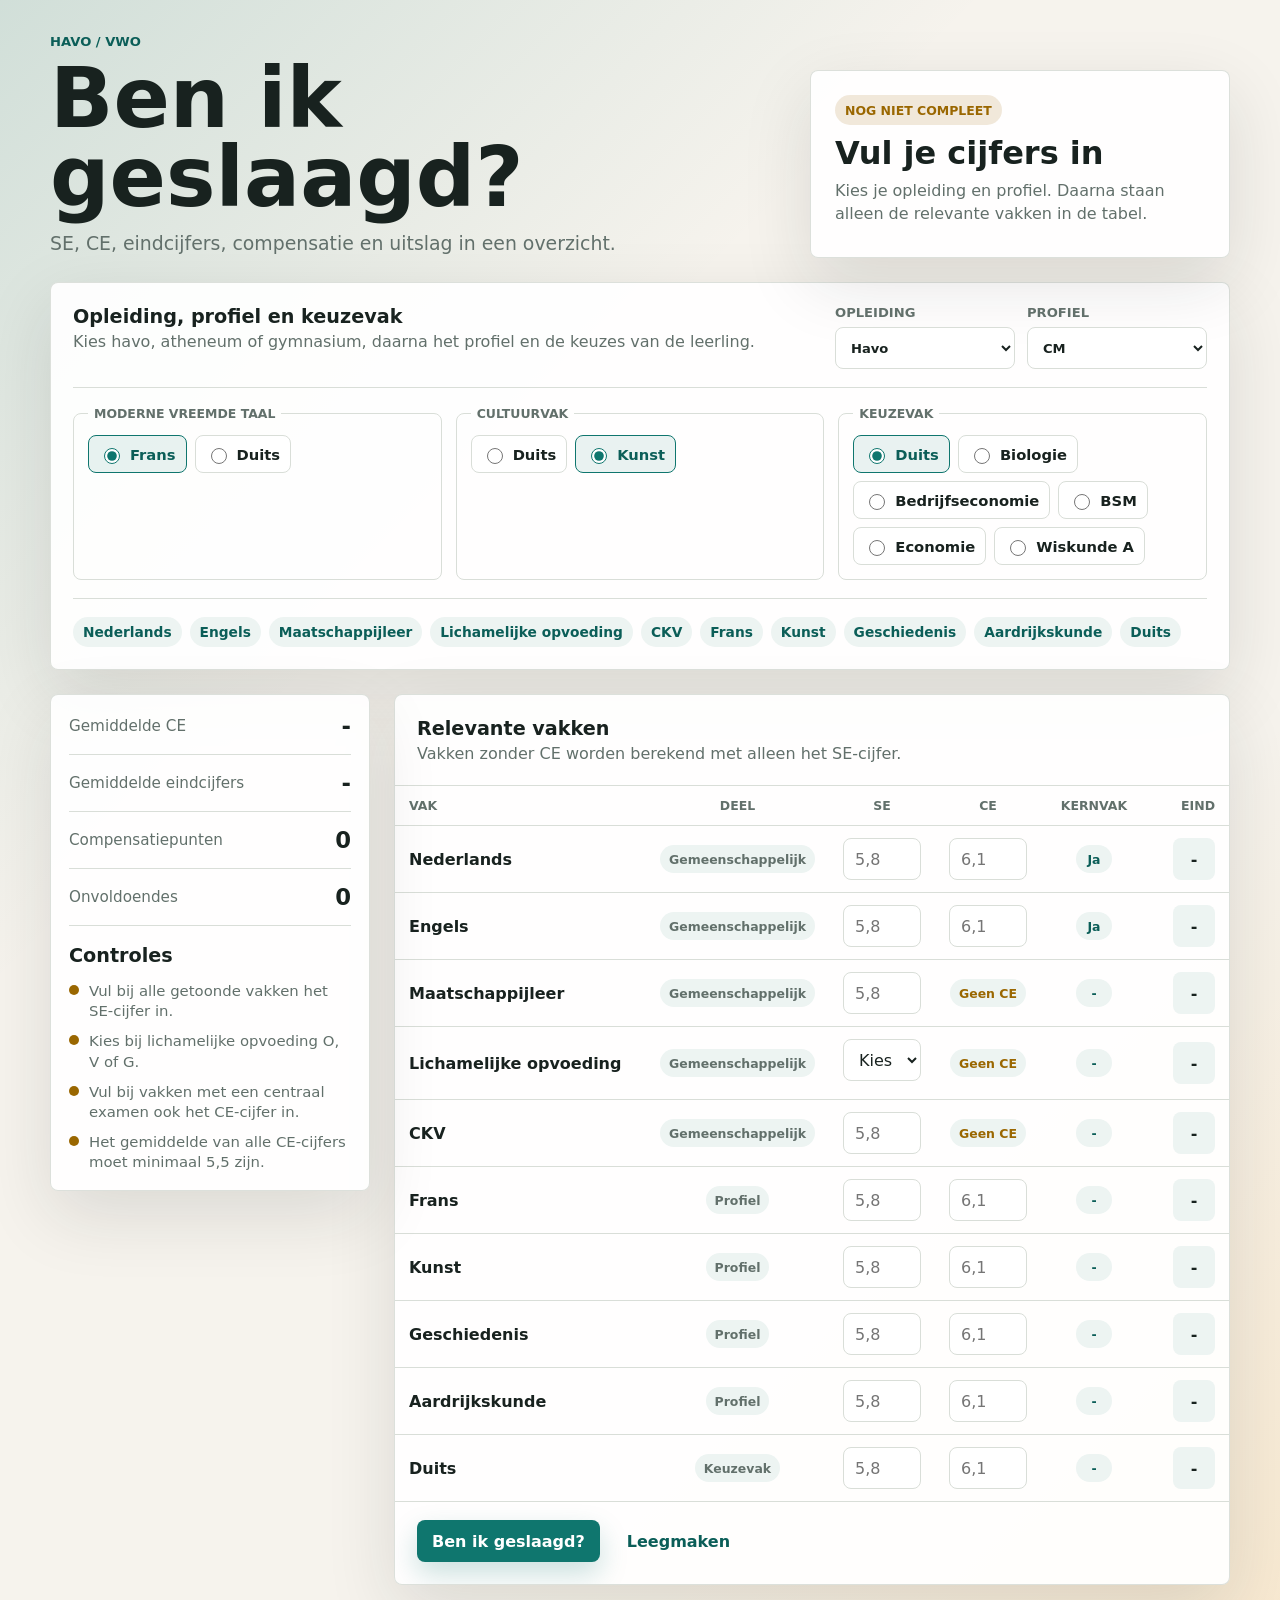
==== index.html @ d2be412f "Add files via upload" ====
<!doctype html>
<html lang="nl">
  <head>
    <meta charset="utf-8" />
    <meta name="viewport" content="width=device-width, initial-scale=1" />
    <title>Geslaagd Checker</title>
    <meta name="description" content="Controleer met SE- en CE-cijfers of je volgens de havo/vwo-regels bent geslaagd." />
    <meta name="theme-color" content="#0f766e" />
    <meta property="og:title" content="Geslaagd Checker" />
    <meta property="og:description" content="Vul je cijfers in en zie direct of je geslaagd bent." />
    <meta property="og:type" content="website" />
    <link rel="icon" href="favicon.svg" type="image/svg+xml" />
    <link rel="manifest" href="site.webmanifest" />
    <link rel="stylesheet" href="styles.css" />
  </head>
  <body>
    <main class="app-shell">
      <section class="intro" aria-labelledby="page-title">
        <div>
          <p class="eyebrow">Havo / vwo</p>
          <h1 id="page-title">Ben ik geslaagd?</h1>
          <p class="lede">SE, CE, eindcijfers, compensatie en uitslag in een overzicht.</p>
        </div>
        <div class="status-card" id="result-card" aria-live="polite">
          <span class="status-label" id="status-label">Nog niet compleet</span>
          <strong id="status-title">Vul je cijfers in</strong>
          <p id="status-copy">De uitslag verschijnt zodra alle cijfers compleet zijn.</p>
        </div>
      </section>

      <section class="profile-panel" aria-label="Profiel kiezen">
        <div class="profile-head">
          <div>
            <h2>Opleiding, profiel en keuzevak</h2>
            <p>Kies havo, atheneum of gymnasium, daarna het profiel en de keuzes van de leerling.</p>
          </div>
          <div class="select-row">
            <label class="select-field">
              <span>Opleiding</span>
              <select id="school-select"></select>
            </label>
            <label class="select-field">
              <span>Profiel</span>
              <select id="profile-select"></select>
            </label>
          </div>
        </div>
        <div class="option-grid" id="profile-options"></div>
        <div class="subject-preview" id="subject-preview" aria-label="Relevante vakken"></div>
      </section>

      <section class="workspace" aria-label="Cijfer checker">
        <aside class="summary-panel">
          <div class="metric">
            <span>Gemiddelde CE</span>
            <strong id="ce-average">-</strong>
          </div>
          <div class="metric">
            <span>Gemiddelde eindcijfers</span>
            <strong id="final-average">-</strong>
          </div>
          <div class="metric">
            <span>Compensatiepunten</span>
            <strong id="comp-points">0</strong>
          </div>
          <div class="metric">
            <span>Onvoldoendes</span>
            <strong id="fail-count">0</strong>
          </div>

          <div class="rules" aria-label="Regels">
            <h2>Controles</h2>
            <ul id="rule-list"></ul>
          </div>
        </aside>

        <section class="grades-panel" aria-label="Cijfers invullen">
          <div class="panel-head">
            <div>
              <h2>Relevante vakken</h2>
              <p>Vakken zonder CE worden berekend met alleen het SE-cijfer.</p>
            </div>
          </div>

          <div class="table-wrap">
            <table>
              <thead>
                <tr>
                  <th>Vak</th>
                  <th>Deel</th>
                  <th>SE</th>
                  <th>CE</th>
                  <th>Kernvak</th>
                  <th>Eind</th>
                </tr>
              </thead>
              <tbody id="subjects-body"></tbody>
            </table>
          </div>

          <div class="actions">
            <button class="button primary" type="button" id="check-result">Ben ik geslaagd?</button>
            <button class="button ghost" type="button" id="reset">Leegmaken</button>
          </div>

          <div class="inline-result" id="inline-result" aria-live="polite">
            <span class="status-label" id="inline-status-label">Nog niet compleet</span>
            <strong id="inline-status-title">Vul je cijfers in</strong>
            <p id="inline-status-copy">De uitslag verschijnt hier zodra je op de knop drukt.</p>
          </div>
        </section>
      </section>
    </main>

    <template id="subject-row-template">
      <tr>
        <td>
          <span class="mobile-label">Vak</span>
          <span class="subject-name"></span>
        </td>
        <td>
          <span class="mobile-label">Deel</span>
          <span class="subject-kind"></span>
        </td>
        <td>
          <span class="mobile-label">SE</span>
          <input class="grade-input se-grade" type="text" inputmode="decimal" aria-label="SE cijfer" placeholder="5,8" />
          <select class="ovg-grade" aria-label="O V G beoordeling">
            <option value="">Kies</option>
            <option value="O">O</option>
            <option value="V">V</option>
            <option value="G">G</option>
          </select>
        </td>
        <td>
          <span class="mobile-label">CE</span>
          <input class="grade-input ce-grade" type="text" inputmode="decimal" aria-label="CE cijfer" placeholder="6,1" />
          <span class="no-ce">Geen CE</span>
        </td>
        <td>
          <span class="mobile-label">Kernvak</span>
          <span class="core-badge"></span>
        </td>
        <td>
          <span class="mobile-label">Eind</span>
          <output class="final-grade">-</output>
        </td>
      </tr>
    </template>

    <script src="script.js"></script>
  </body>
</html>
---- styles.css ----
:root {
  color-scheme: light;
  --bg: #f6f3ed;
  --surface: #ffffff;
  --surface-alt: #edf4f2;
  --text: #18221f;
  --muted: #62706b;
  --line: #d9ded8;
  --accent: #0f766e;
  --accent-strong: #0b5e58;
  --danger: #b42318;
  --warning: #9a6700;
  --success: #137333;
  --shadow: 0 24px 70px rgba(24, 34, 31, 0.12);
}

* {
  box-sizing: border-box;
}

body {
  margin: 0;
  min-height: 100vh;
  background:
    linear-gradient(135deg, rgba(15, 118, 110, 0.16), transparent 34%),
    linear-gradient(315deg, rgba(255, 184, 77, 0.18), transparent 31%),
    var(--bg);
  color: var(--text);
  font-family:
    Inter, ui-sans-serif, system-ui, -apple-system, BlinkMacSystemFont, "Segoe UI",
    sans-serif;
}

button,
input,
select {
  font: inherit;
}

.app-shell {
  width: min(1180px, calc(100% - 32px));
  margin: 0 auto;
  padding: 34px 0;
}

.intro {
  display: grid;
  grid-template-columns: minmax(0, 1fr) minmax(280px, 420px);
  gap: 24px;
  align-items: end;
  margin-bottom: 24px;
}

.eyebrow {
  margin: 0 0 10px;
  color: var(--accent-strong);
  font-size: 0.82rem;
  font-weight: 800;
  letter-spacing: 0;
  text-transform: uppercase;
}

h1,
h2,
p {
  margin-top: 0;
}

h1 {
  margin-bottom: 12px;
  font-size: clamp(2.4rem, 7vw, 5.2rem);
  line-height: 0.95;
  letter-spacing: 0;
}

.lede {
  max-width: 700px;
  margin-bottom: 0;
  color: var(--muted);
  font-size: clamp(1rem, 2vw, 1.18rem);
  line-height: 1.55;
}

.status-card,
.profile-panel,
.summary-panel,
.grades-panel,
.inline-result {
  background: rgba(255, 255, 255, 0.92);
  border: 1px solid rgba(217, 222, 216, 0.92);
  box-shadow: var(--shadow);
}

.status-card {
  min-height: 188px;
  border-radius: 8px;
  padding: 24px;
}

.profile-panel {
  border-radius: 8px;
  margin-bottom: 24px;
  padding: 22px;
}

.profile-head {
  display: flex;
  align-items: flex-start;
  justify-content: space-between;
  gap: 18px;
  border-bottom: 1px solid var(--line);
  padding-bottom: 18px;
}

.profile-head h2 {
  margin-bottom: 4px;
  font-size: 1.2rem;
}

.profile-head p {
  margin-bottom: 0;
  color: var(--muted);
}

.select-row {
  display: flex;
  flex-wrap: wrap;
  gap: 12px;
}

.select-field {
  display: grid;
  gap: 7px;
  min-width: 180px;
  color: var(--muted);
  font-size: 0.82rem;
  font-weight: 800;
  letter-spacing: 0;
  text-transform: uppercase;
}

.select-field select {
  min-height: 42px;
  border: 1px solid var(--line);
  border-radius: 8px;
  background: #fff;
  color: var(--text);
  padding: 8px 36px 8px 11px;
  outline: none;
}

.option-grid {
  display: grid;
  grid-template-columns: repeat(auto-fit, minmax(210px, 1fr));
  gap: 14px;
  padding-top: 18px;
}

.choice-group {
  display: flex;
  flex-wrap: wrap;
  align-content: flex-start;
  gap: 8px;
  min-width: 0;
  margin: 0;
  border: 1px solid var(--line);
  border-radius: 8px;
  padding: 14px;
}

.choice-group legend {
  padding: 0 6px;
  color: var(--muted);
  font-size: 0.78rem;
  font-weight: 900;
  letter-spacing: 0;
  text-transform: uppercase;
}

.choice-card {
  display: inline-flex;
  align-items: center;
  gap: 7px;
  min-height: 38px;
  border: 1px solid var(--line);
  border-radius: 8px;
  background: #fff;
  padding: 8px 10px;
  color: var(--text);
  cursor: pointer;
  font-size: 0.92rem;
  font-weight: 700;
}

.choice-card:has(input:checked) {
  border-color: var(--accent);
  background: rgba(15, 118, 110, 0.09);
  color: var(--accent-strong);
}

.choice-card input {
  width: 16px;
  height: 16px;
  accent-color: var(--accent);
}

.checkbox-card {
  width: 100%;
}

.subject-preview {
  display: flex;
  flex-wrap: wrap;
  gap: 8px;
  border-top: 1px solid var(--line);
  margin-top: 18px;
  padding-top: 18px;
}

.subject-chip {
  display: inline-flex;
  min-height: 30px;
  align-items: center;
  border-radius: 999px;
  background: var(--surface-alt);
  color: var(--accent-strong);
  padding: 5px 10px;
  font-size: 0.86rem;
  font-weight: 800;
}

.status-card strong {
  display: block;
  margin: 12px 0 8px;
  font-size: 2rem;
  line-height: 1.05;
}

.status-card p {
  margin-bottom: 0;
  color: var(--muted);
  line-height: 1.45;
}

.status-label {
  display: inline-flex;
  min-height: 30px;
  align-items: center;
  border-radius: 999px;
  background: var(--surface-alt);
  color: var(--accent-strong);
  padding: 6px 10px;
  font-size: 0.78rem;
  font-weight: 800;
  letter-spacing: 0;
  text-transform: uppercase;
}

.status-card.is-success .status-label {
  background: rgba(19, 115, 51, 0.12);
  color: var(--success);
}

.status-card.is-danger .status-label {
  background: rgba(180, 35, 24, 0.12);
  color: var(--danger);
}

.status-card.is-warning .status-label {
  background: rgba(154, 103, 0, 0.14);
  color: var(--warning);
}

.inline-result {
  display: none;
  margin: 0 22px 22px;
  border-radius: 8px;
  padding: 18px;
}

.inline-result.is-visible {
  display: block;
}

.inline-result strong {
  display: block;
  margin: 10px 0 6px;
  font-size: 1.5rem;
  line-height: 1.1;
}

.inline-result p {
  margin-bottom: 0;
  color: var(--muted);
  line-height: 1.45;
}

.inline-result.is-success {
  border-color: rgba(19, 115, 51, 0.32);
}

.inline-result.is-danger {
  border-color: rgba(180, 35, 24, 0.32);
}

.inline-result.is-warning {
  border-color: rgba(154, 103, 0, 0.32);
}

.inline-result.is-success .status-label {
  background: rgba(19, 115, 51, 0.12);
  color: var(--success);
}

.inline-result.is-danger .status-label {
  background: rgba(180, 35, 24, 0.12);
  color: var(--danger);
}

.inline-result.is-warning .status-label {
  background: rgba(154, 103, 0, 0.14);
  color: var(--warning);
}

.workspace {
  display: grid;
  grid-template-columns: 320px minmax(0, 1fr);
  gap: 24px;
  align-items: start;
}

.summary-panel,
.grades-panel {
  border-radius: 8px;
}

.summary-panel {
  position: sticky;
  top: 18px;
  padding: 18px;
}

.metric {
  display: flex;
  align-items: center;
  justify-content: space-between;
  gap: 16px;
  border-bottom: 1px solid var(--line);
  padding: 15px 0;
}

.metric:first-child {
  padding-top: 0;
}

.metric span {
  color: var(--muted);
  font-size: 0.95rem;
}

.metric strong {
  font-size: 1.42rem;
}

.rules {
  padding-top: 18px;
}

.rules h2,
.panel-head h2 {
  margin-bottom: 4px;
  font-size: 1.2rem;
}

.rules ul {
  display: grid;
  gap: 10px;
  margin: 14px 0 0;
  padding: 0;
  list-style: none;
}

.rules li {
  display: flex;
  gap: 10px;
  align-items: flex-start;
  color: var(--muted);
  font-size: 0.93rem;
  line-height: 1.35;
}

.rules li::before {
  content: "";
  width: 10px;
  height: 10px;
  flex: 0 0 auto;
  margin-top: 4px;
  border-radius: 50%;
  background: var(--line);
}

.rules li.pass::before {
  background: var(--success);
}

.rules li.fail::before {
  background: var(--danger);
}

.rules li.pending::before {
  background: var(--warning);
}

.grades-panel {
  overflow: hidden;
}

.panel-head {
  display: flex;
  align-items: center;
  justify-content: space-between;
  gap: 18px;
  border-bottom: 1px solid var(--line);
  padding: 22px;
}

.panel-head p {
  margin-bottom: 0;
  color: var(--muted);
}

.table-wrap {
  width: 100%;
  overflow-x: auto;
}

table {
  width: 100%;
  min-width: 760px;
  border-collapse: collapse;
}

th,
td {
  border-bottom: 1px solid var(--line);
  padding: 12px 14px;
  text-align: left;
  vertical-align: middle;
}

th {
  color: var(--muted);
  font-size: 0.78rem;
  font-weight: 800;
  letter-spacing: 0;
  text-transform: uppercase;
}

.mobile-label {
  display: none;
}

td:nth-child(2),
td:nth-child(3),
td:nth-child(4),
td:nth-child(5),
th:nth-child(2),
th:nth-child(3),
th:nth-child(4),
th:nth-child(5) {
  width: 106px;
  text-align: center;
}

td:nth-child(6),
th:nth-child(6) {
  width: 82px;
  text-align: right;
}

input[type="text"],
input[type="number"],
select {
  width: 100%;
  min-height: 42px;
  border: 1px solid var(--line);
  border-radius: 8px;
  background: #fff;
  color: var(--text);
  padding: 9px 11px;
  outline: none;
}

.ovg-grade {
  margin-bottom: 6px;
}

.ovg-grade[hidden],
.se-grade[hidden] {
  display: none;
}

input[type="number"] {
  text-align: center;
}

input:focus {
  border-color: var(--accent);
  box-shadow: 0 0 0 3px rgba(15, 118, 110, 0.14);
}

.check {
  display: inline-flex;
  align-items: center;
  gap: 7px;
  min-height: 36px;
  color: var(--muted);
  font-size: 0.9rem;
  white-space: nowrap;
}

.subject-name {
  font-weight: 800;
}

.subject-kind,
.core-badge,
.no-ce {
  display: inline-flex;
  min-height: 28px;
  align-items: center;
  justify-content: center;
  border-radius: 999px;
  background: var(--surface-alt);
  color: var(--muted);
  padding: 4px 9px;
  font-size: 0.78rem;
  font-weight: 800;
  white-space: nowrap;
}

.core-badge {
  min-width: 36px;
  color: var(--accent-strong);
}

.no-ce {
  color: var(--warning);
}

.no-ce[hidden] {
  display: none;
}

.ce-grade:disabled {
  display: none;
}

.check input {
  width: 18px;
  height: 18px;
  accent-color: var(--accent);
}

.final-grade {
  display: inline-grid;
  min-width: 42px;
  min-height: 42px;
  place-items: center;
  border-radius: 8px;
  background: var(--surface-alt);
  font-weight: 900;
}

.final-grade.fail {
  background: rgba(180, 35, 24, 0.12);
  color: var(--danger);
}

.final-grade.pass {
  background: rgba(19, 115, 51, 0.12);
  color: var(--success);
}

.actions {
  display: flex;
  flex-wrap: wrap;
  gap: 12px;
  padding: 18px 22px 22px;
}

.button,
.icon-button {
  border: 0;
  cursor: pointer;
  transition:
    transform 0.15s ease,
    box-shadow 0.15s ease,
    background 0.15s ease;
}

.button {
  min-height: 42px;
  border-radius: 8px;
  padding: 10px 15px;
  font-weight: 800;
}

.button:hover,
.icon-button:hover {
  transform: translateY(-1px);
}

.primary {
  background: var(--accent);
  color: #fff;
  box-shadow: 0 12px 28px rgba(15, 118, 110, 0.22);
}

.primary:hover {
  background: var(--accent-strong);
}

.secondary {
  background: var(--text);
  color: #fff;
}

.ghost {
  background: transparent;
  color: var(--accent-strong);
}

.icon-button {
  width: 34px;
  height: 34px;
  border-radius: 50%;
  background: rgba(180, 35, 24, 0.1);
  color: var(--danger);
  font-weight: 900;
}

@media (max-width: 900px) {
  .intro,
  .profile-head,
  .workspace {
    grid-template-columns: 1fr;
  }

  .profile-head {
    display: grid;
  }

  .summary-panel {
    position: static;
  }
}

@media (max-width: 720px) {
  .table-wrap {
    overflow: visible;
    padding: 12px;
  }

  table,
  thead,
  tbody,
  tr,
  th,
  td {
    display: block;
  }

  table {
    min-width: 0;
    border-collapse: separate;
  }

  thead {
    display: none;
  }

  tbody {
    display: grid;
    gap: 12px;
  }

  tr {
    border: 1px solid var(--line);
    border-radius: 8px;
    background: #fff;
    padding: 12px;
  }

  td,
  td:nth-child(2),
  td:nth-child(3),
  td:nth-child(4),
  td:nth-child(5),
  td:nth-child(6) {
    display: grid;
    grid-template-columns: minmax(92px, 0.45fr) minmax(0, 1fr);
    gap: 12px;
    align-items: center;
    width: 100%;
    border-bottom: 0;
    padding: 7px 0;
    text-align: left;
  }

  td:first-child {
    grid-template-columns: 1fr;
    border-bottom: 1px solid var(--line);
    margin-bottom: 6px;
    padding-bottom: 12px;
  }

  td:first-child .mobile-label {
    display: none;
  }

  .mobile-label {
    display: block;
    color: var(--muted);
    font-size: 0.76rem;
    font-weight: 900;
    letter-spacing: 0;
    text-transform: uppercase;
  }

  .subject-name {
    font-size: 1.08rem;
  }

  .grade-input,
  .ovg-grade,
  .ce-grade {
    min-height: 48px;
    font-size: 1rem;
  }

  .final-grade {
    justify-self: start;
  }
}

@media (max-width: 560px) {
  .app-shell {
    width: min(100% - 20px, 1180px);
    padding: 18px 0;
  }

  h1 {
    font-size: 2.55rem;
  }

  .intro {
    gap: 14px;
    margin-bottom: 14px;
  }

  .status-card,
  .profile-panel,
  .summary-panel,
  .panel-head,
  .actions,
  .inline-result {
    padding: 16px;
  }

  .inline-result {
    margin: 0 16px 16px;
  }

  .profile-head {
    margin: -16px -16px 0;
    padding: 16px;
  }

  .select-field,
  .select-row {
    width: 100%;
  }

  .option-grid {
    grid-template-columns: 1fr;
    gap: 10px;
  }

  .choice-group {
    padding: 12px;
  }

  .choice-card {
    min-height: 42px;
    flex: 1 1 auto;
  }

  .subject-preview {
    max-height: 150px;
    overflow: auto;
  }

  .metric {
    padding: 11px 0;
  }

  .metric strong {
    font-size: 1.22rem;
  }

  .rules {
    padding-top: 12px;
  }

  .panel-head {
    align-items: stretch;
    flex-direction: column;
  }

  .button {
    width: 100%;
  }
}
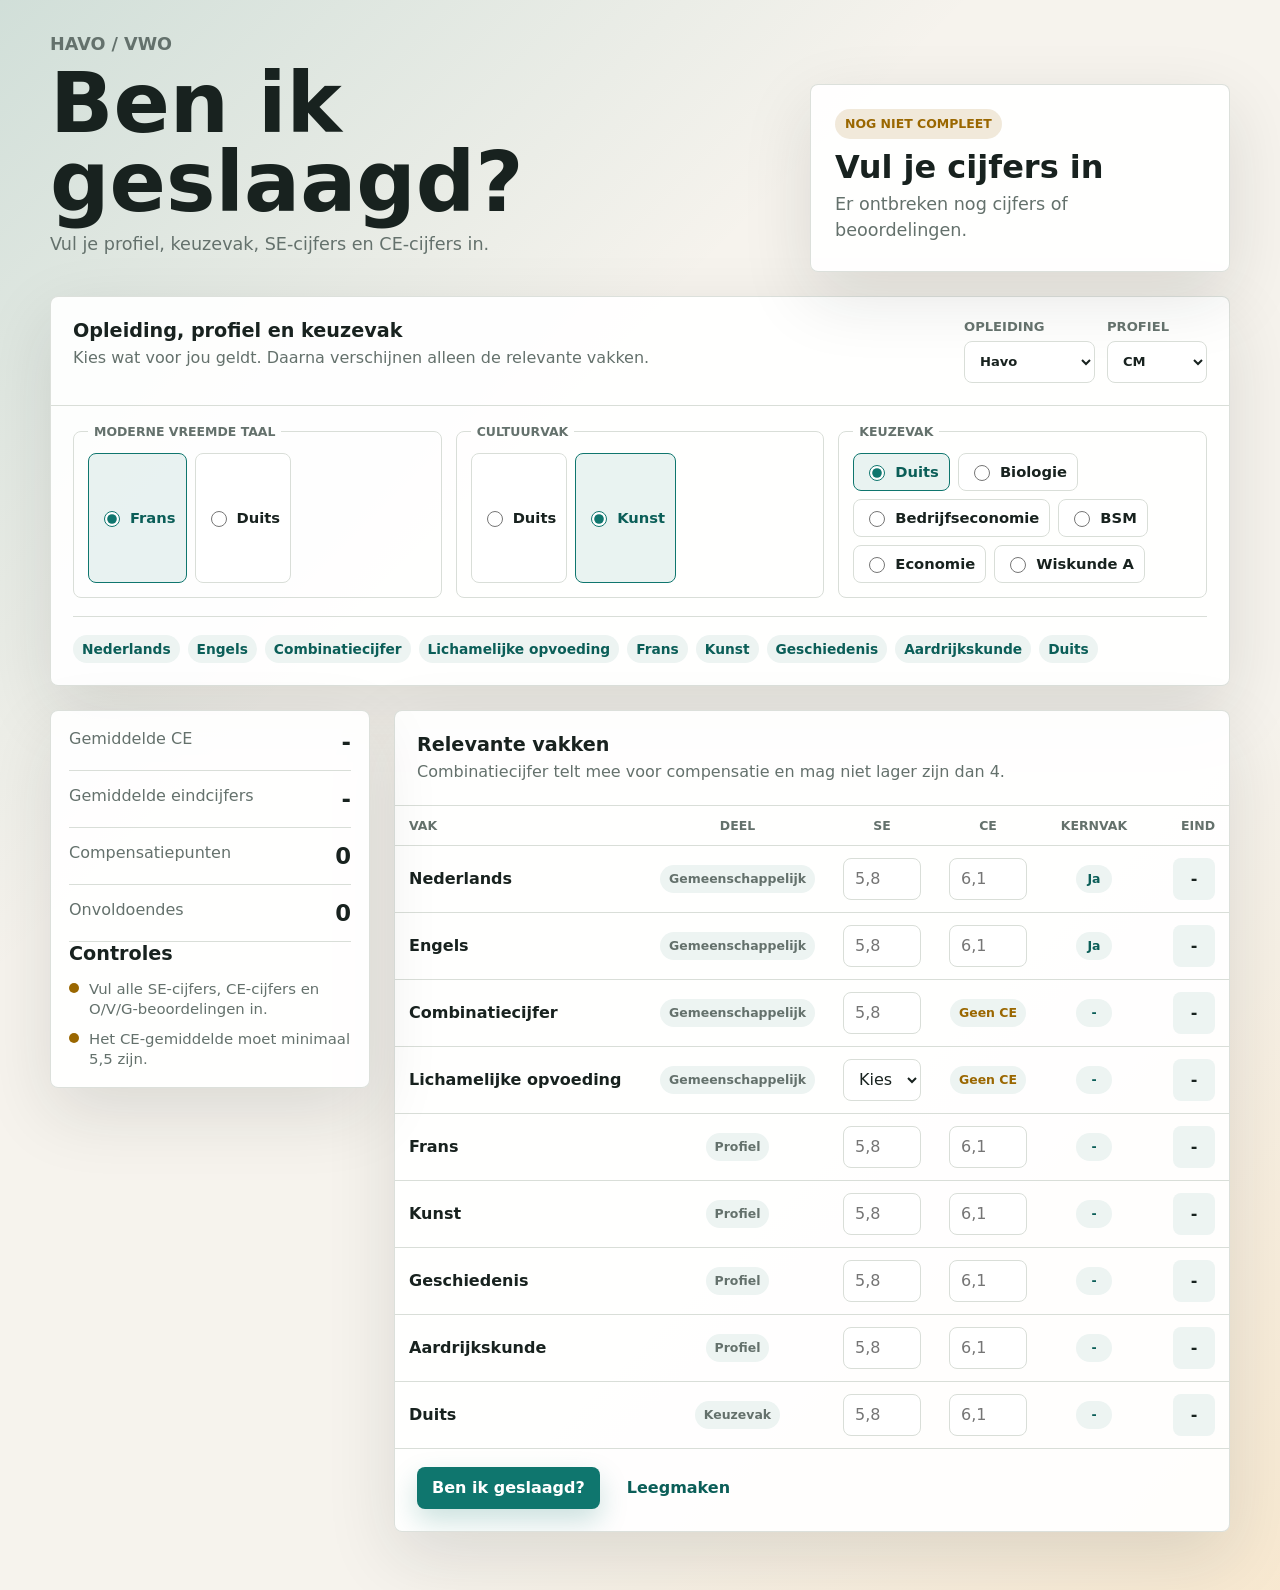
==== commit fe02c952: "Add files via upload" ====
--- a/index.html
+++ b/index.html
@@ -6,82 +6,57 @@
     <title>Geslaagd Checker</title>
     <meta name="description" content="Controleer met SE- en CE-cijfers of je volgens de havo/vwo-regels bent geslaagd." />
     <meta name="theme-color" content="#0f766e" />
-    <meta property="og:title" content="Geslaagd Checker" />
-    <meta property="og:description" content="Vul je cijfers in en zie direct of je geslaagd bent." />
-    <meta property="og:type" content="website" />
     <link rel="icon" href="favicon.svg" type="image/svg+xml" />
     <link rel="manifest" href="site.webmanifest" />
     <link rel="stylesheet" href="styles.css" />
   </head>
   <body>
-    <main class="app-shell">
-      <section class="intro" aria-labelledby="page-title">
+    <main class="app">
+      <section class="hero">
         <div>
           <p class="eyebrow">Havo / vwo</p>
-          <h1 id="page-title">Ben ik geslaagd?</h1>
-          <p class="lede">SE, CE, eindcijfers, compensatie en uitslag in een overzicht.</p>
+          <h1>Ben ik geslaagd?</h1>
+          <p>Vul je profiel, keuzevak, SE-cijfers en CE-cijfers in.</p>
         </div>
-        <div class="status-card" id="result-card" aria-live="polite">
-          <span class="status-label" id="status-label">Nog niet compleet</span>
-          <strong id="status-title">Vul je cijfers in</strong>
-          <p id="status-copy">De uitslag verschijnt zodra alle cijfers compleet zijn.</p>
+        <div class="result-card" id="top-result" aria-live="polite">
+          <span id="top-label">Nog niet compleet</span>
+          <strong id="top-title">Vul je cijfers in</strong>
+          <p id="top-copy">De uitslag verschijnt zodra alle cijfers compleet zijn.</p>
         </div>
       </section>
 
-      <section class="profile-panel" aria-label="Profiel kiezen">
-        <div class="profile-head">
+      <section class="panel">
+        <div class="panel-head">
           <div>
             <h2>Opleiding, profiel en keuzevak</h2>
-            <p>Kies havo, atheneum of gymnasium, daarna het profiel en de keuzes van de leerling.</p>
+            <p>Kies wat voor jou geldt. Daarna verschijnen alleen de relevante vakken.</p>
           </div>
-          <div class="select-row">
-            <label class="select-field">
-              <span>Opleiding</span>
-              <select id="school-select"></select>
-            </label>
-            <label class="select-field">
-              <span>Profiel</span>
-              <select id="profile-select"></select>
-            </label>
+          <div class="selects">
+            <label>Opleiding<select id="school"></select></label>
+            <label>Profiel<select id="profile"></select></label>
           </div>
         </div>
-        <div class="option-grid" id="profile-options"></div>
-        <div class="subject-preview" id="subject-preview" aria-label="Relevante vakken"></div>
+        <div class="choices" id="choices"></div>
+        <div class="chips" id="chips"></div>
       </section>
 
-      <section class="workspace" aria-label="Cijfer checker">
-        <aside class="summary-panel">
-          <div class="metric">
-            <span>Gemiddelde CE</span>
-            <strong id="ce-average">-</strong>
-          </div>
-          <div class="metric">
-            <span>Gemiddelde eindcijfers</span>
-            <strong id="final-average">-</strong>
-          </div>
-          <div class="metric">
-            <span>Compensatiepunten</span>
-            <strong id="comp-points">0</strong>
-          </div>
-          <div class="metric">
-            <span>Onvoldoendes</span>
-            <strong id="fail-count">0</strong>
-          </div>
-
-          <div class="rules" aria-label="Regels">
-            <h2>Controles</h2>
-            <ul id="rule-list"></ul>
-          </div>
+      <section class="layout">
+        <aside class="summary panel">
+          <div class="metric"><span>Gemiddelde CE</span><strong id="ce-avg">-</strong></div>
+          <div class="metric"><span>Gemiddelde eindcijfers</span><strong id="final-avg">-</strong></div>
+          <div class="metric"><span>Compensatiepunten</span><strong id="comp">0</strong></div>
+          <div class="metric"><span>Onvoldoendes</span><strong id="fails">0</strong></div>
+          <h2>Controles</h2>
+          <ul class="rules" id="rules"></ul>
         </aside>
 
-        <section class="grades-panel" aria-label="Cijfers invullen">
+        <section class="grades panel">
           <div class="panel-head">
             <div>
               <h2>Relevante vakken</h2>
-              <p>Vakken zonder CE worden berekend met alleen het SE-cijfer.</p>
+              <p>Combinatiecijfer telt mee voor compensatie en mag niet lager zijn dan 4.</p>
             </div>
           </div>
-
           <div class="table-wrap">
             <table>
               <thead>
@@ -94,57 +69,40 @@
                   <th>Eind</th>
                 </tr>
               </thead>
-              <tbody id="subjects-body"></tbody>
+              <tbody id="rows"></tbody>
             </table>
           </div>
-
           <div class="actions">
-            <button class="button primary" type="button" id="check-result">Ben ik geslaagd?</button>
-            <button class="button ghost" type="button" id="reset">Leegmaken</button>
+            <button id="check" class="primary" type="button">Ben ik geslaagd?</button>
+            <button id="reset" class="ghost" type="button">Leegmaken</button>
           </div>
-
           <div class="inline-result" id="inline-result" aria-live="polite">
-            <span class="status-label" id="inline-status-label">Nog niet compleet</span>
-            <strong id="inline-status-title">Vul je cijfers in</strong>
-            <p id="inline-status-copy">De uitslag verschijnt hier zodra je op de knop drukt.</p>
+            <span id="inline-label">Nog niet compleet</span>
+            <strong id="inline-title">Vul je cijfers in</strong>
+            <p id="inline-copy">De uitslag verschijnt hier zodra je op de knop drukt.</p>
+            <div id="details" class="details"></div>
           </div>
         </section>
       </section>
     </main>
 
-    <template id="subject-row-template">
+    <template id="row-template">
       <tr>
-        <td>
-          <span class="mobile-label">Vak</span>
-          <span class="subject-name"></span>
-        </td>
-        <td>
-          <span class="mobile-label">Deel</span>
-          <span class="subject-kind"></span>
-        </td>
+        <td><span class="mobile-label">Vak</span><span class="subject"></span></td>
+        <td><span class="mobile-label">Deel</span><span class="kind"></span></td>
         <td>
           <span class="mobile-label">SE</span>
-          <input class="grade-input se-grade" type="text" inputmode="decimal" aria-label="SE cijfer" placeholder="5,8" />
-          <select class="ovg-grade" aria-label="O V G beoordeling">
+          <input class="se" type="text" inputmode="decimal" placeholder="5,8" />
+          <select class="ovg">
             <option value="">Kies</option>
             <option value="O">O</option>
             <option value="V">V</option>
             <option value="G">G</option>
           </select>
         </td>
-        <td>
-          <span class="mobile-label">CE</span>
-          <input class="grade-input ce-grade" type="text" inputmode="decimal" aria-label="CE cijfer" placeholder="6,1" />
-          <span class="no-ce">Geen CE</span>
-        </td>
-        <td>
-          <span class="mobile-label">Kernvak</span>
-          <span class="core-badge"></span>
-        </td>
-        <td>
-          <span class="mobile-label">Eind</span>
-          <output class="final-grade">-</output>
-        </td>
+        <td><span class="mobile-label">CE</span><input class="ce" type="text" inputmode="decimal" placeholder="6,1" /><span class="no-ce">Geen CE</span></td>
+        <td><span class="mobile-label">Kernvak</span><span class="core"></span></td>
+        <td><span class="mobile-label">Eind</span><output class="final">-</output></td>
       </tr>
     </template>
 
--- a/styles.css
+++ b/styles.css
@@ -1,824 +1,123 @@
 :root {
-  color-scheme: light;
   --bg: #f6f3ed;
-  --surface: #ffffff;
-  --surface-alt: #edf4f2;
+  --surface: #fff;
+  --soft: #edf4f2;
   --text: #18221f;
-  --muted: #62706b;
+  --muted: #64716c;
   --line: #d9ded8;
   --accent: #0f766e;
-  --accent-strong: #0b5e58;
+  --accent-dark: #0b5e58;
   --danger: #b42318;
   --warning: #9a6700;
   --success: #137333;
   --shadow: 0 24px 70px rgba(24, 34, 31, 0.12);
 }
 
-* {
-  box-sizing: border-box;
-}
-
+* { box-sizing: border-box; }
 body {
   margin: 0;
   min-height: 100vh;
-  background:
-    linear-gradient(135deg, rgba(15, 118, 110, 0.16), transparent 34%),
-    linear-gradient(315deg, rgba(255, 184, 77, 0.18), transparent 31%),
-    var(--bg);
+  background: linear-gradient(135deg, rgba(15,118,110,.16), transparent 34%), linear-gradient(315deg, rgba(255,184,77,.18), transparent 31%), var(--bg);
   color: var(--text);
-  font-family:
-    Inter, ui-sans-serif, system-ui, -apple-system, BlinkMacSystemFont, "Segoe UI",
-    sans-serif;
+  font-family: Inter, ui-sans-serif, system-ui, -apple-system, BlinkMacSystemFont, "Segoe UI", sans-serif;
 }
-
-button,
-input,
-select {
-  font: inherit;
-}
-
-.app-shell {
-  width: min(1180px, calc(100% - 32px));
-  margin: 0 auto;
-  padding: 34px 0;
-}
-
-.intro {
-  display: grid;
-  grid-template-columns: minmax(0, 1fr) minmax(280px, 420px);
-  gap: 24px;
-  align-items: end;
-  margin-bottom: 24px;
-}
-
-.eyebrow {
-  margin: 0 0 10px;
-  color: var(--accent-strong);
-  font-size: 0.82rem;
-  font-weight: 800;
-  letter-spacing: 0;
-  text-transform: uppercase;
-}
-
-h1,
-h2,
-p {
-  margin-top: 0;
-}
-
-h1 {
-  margin-bottom: 12px;
-  font-size: clamp(2.4rem, 7vw, 5.2rem);
-  line-height: 0.95;
-  letter-spacing: 0;
-}
-
-.lede {
-  max-width: 700px;
-  margin-bottom: 0;
-  color: var(--muted);
-  font-size: clamp(1rem, 2vw, 1.18rem);
-  line-height: 1.55;
-}
-
-.status-card,
-.profile-panel,
-.summary-panel,
-.grades-panel,
-.inline-result {
-  background: rgba(255, 255, 255, 0.92);
-  border: 1px solid rgba(217, 222, 216, 0.92);
-  box-shadow: var(--shadow);
-}
-
-.status-card {
-  min-height: 188px;
-  border-radius: 8px;
-  padding: 24px;
-}
-
-.profile-panel {
-  border-radius: 8px;
-  margin-bottom: 24px;
-  padding: 22px;
-}
-
-.profile-head {
-  display: flex;
-  align-items: flex-start;
-  justify-content: space-between;
-  gap: 18px;
-  border-bottom: 1px solid var(--line);
-  padding-bottom: 18px;
-}
-
-.profile-head h2 {
-  margin-bottom: 4px;
-  font-size: 1.2rem;
-}
-
-.profile-head p {
-  margin-bottom: 0;
-  color: var(--muted);
-}
-
-.select-row {
-  display: flex;
-  flex-wrap: wrap;
-  gap: 12px;
-}
-
-.select-field {
-  display: grid;
-  gap: 7px;
-  min-width: 180px;
-  color: var(--muted);
-  font-size: 0.82rem;
-  font-weight: 800;
-  letter-spacing: 0;
-  text-transform: uppercase;
-}
-
-.select-field select {
-  min-height: 42px;
-  border: 1px solid var(--line);
-  border-radius: 8px;
-  background: #fff;
-  color: var(--text);
-  padding: 8px 36px 8px 11px;
-  outline: none;
-}
-
-.option-grid {
-  display: grid;
-  grid-template-columns: repeat(auto-fit, minmax(210px, 1fr));
-  gap: 14px;
-  padding-top: 18px;
-}
-
-.choice-group {
-  display: flex;
-  flex-wrap: wrap;
-  align-content: flex-start;
-  gap: 8px;
-  min-width: 0;
-  margin: 0;
-  border: 1px solid var(--line);
-  border-radius: 8px;
-  padding: 14px;
-}
-
-.choice-group legend {
-  padding: 0 6px;
-  color: var(--muted);
-  font-size: 0.78rem;
-  font-weight: 900;
-  letter-spacing: 0;
-  text-transform: uppercase;
-}
-
-.choice-card {
-  display: inline-flex;
-  align-items: center;
-  gap: 7px;
-  min-height: 38px;
-  border: 1px solid var(--line);
-  border-radius: 8px;
-  background: #fff;
-  padding: 8px 10px;
-  color: var(--text);
-  cursor: pointer;
-  font-size: 0.92rem;
-  font-weight: 700;
-}
-
-.choice-card:has(input:checked) {
-  border-color: var(--accent);
-  background: rgba(15, 118, 110, 0.09);
-  color: var(--accent-strong);
-}
-
-.choice-card input {
-  width: 16px;
-  height: 16px;
-  accent-color: var(--accent);
-}
-
-.checkbox-card {
-  width: 100%;
-}
-
-.subject-preview {
-  display: flex;
-  flex-wrap: wrap;
-  gap: 8px;
-  border-top: 1px solid var(--line);
-  margin-top: 18px;
-  padding-top: 18px;
-}
-
-.subject-chip {
-  display: inline-flex;
-  min-height: 30px;
-  align-items: center;
-  border-radius: 999px;
-  background: var(--surface-alt);
-  color: var(--accent-strong);
-  padding: 5px 10px;
-  font-size: 0.86rem;
-  font-weight: 800;
-}
-
-.status-card strong {
-  display: block;
-  margin: 12px 0 8px;
-  font-size: 2rem;
-  line-height: 1.05;
-}
-
-.status-card p {
-  margin-bottom: 0;
-  color: var(--muted);
-  line-height: 1.45;
-}
-
-.status-label {
-  display: inline-flex;
-  min-height: 30px;
-  align-items: center;
-  border-radius: 999px;
-  background: var(--surface-alt);
-  color: var(--accent-strong);
-  padding: 6px 10px;
-  font-size: 0.78rem;
-  font-weight: 800;
-  letter-spacing: 0;
-  text-transform: uppercase;
-}
-
-.status-card.is-success .status-label {
-  background: rgba(19, 115, 51, 0.12);
-  color: var(--success);
-}
-
-.status-card.is-danger .status-label {
-  background: rgba(180, 35, 24, 0.12);
-  color: var(--danger);
-}
-
-.status-card.is-warning .status-label {
-  background: rgba(154, 103, 0, 0.14);
-  color: var(--warning);
-}
-
-.inline-result {
-  display: none;
-  margin: 0 22px 22px;
-  border-radius: 8px;
-  padding: 18px;
-}
-
-.inline-result.is-visible {
-  display: block;
-}
-
-.inline-result strong {
-  display: block;
-  margin: 10px 0 6px;
-  font-size: 1.5rem;
-  line-height: 1.1;
-}
-
-.inline-result p {
-  margin-bottom: 0;
-  color: var(--muted);
-  line-height: 1.45;
-}
-
-.inline-result.is-success {
-  border-color: rgba(19, 115, 51, 0.32);
-}
-
-.inline-result.is-danger {
-  border-color: rgba(180, 35, 24, 0.32);
-}
-
-.inline-result.is-warning {
-  border-color: rgba(154, 103, 0, 0.32);
-}
-
-.inline-result.is-success .status-label {
-  background: rgba(19, 115, 51, 0.12);
-  color: var(--success);
-}
-
-.inline-result.is-danger .status-label {
-  background: rgba(180, 35, 24, 0.12);
-  color: var(--danger);
-}
-
-.inline-result.is-warning .status-label {
-  background: rgba(154, 103, 0, 0.14);
-  color: var(--warning);
-}
-
-.workspace {
-  display: grid;
-  grid-template-columns: 320px minmax(0, 1fr);
-  gap: 24px;
-  align-items: start;
-}
-
-.summary-panel,
-.grades-panel {
-  border-radius: 8px;
-}
-
-.summary-panel {
-  position: sticky;
-  top: 18px;
-  padding: 18px;
-}
-
-.metric {
-  display: flex;
-  align-items: center;
-  justify-content: space-between;
-  gap: 16px;
-  border-bottom: 1px solid var(--line);
-  padding: 15px 0;
-}
-
-.metric:first-child {
-  padding-top: 0;
-}
-
-.metric span {
-  color: var(--muted);
-  font-size: 0.95rem;
-}
-
-.metric strong {
-  font-size: 1.42rem;
-}
-
-.rules {
-  padding-top: 18px;
-}
-
-.rules h2,
-.panel-head h2 {
-  margin-bottom: 4px;
-  font-size: 1.2rem;
-}
-
-.rules ul {
-  display: grid;
-  gap: 10px;
-  margin: 14px 0 0;
-  padding: 0;
-  list-style: none;
-}
-
-.rules li {
-  display: flex;
-  gap: 10px;
-  align-items: flex-start;
-  color: var(--muted);
-  font-size: 0.93rem;
-  line-height: 1.35;
-}
-
-.rules li::before {
-  content: "";
-  width: 10px;
-  height: 10px;
-  flex: 0 0 auto;
-  margin-top: 4px;
-  border-radius: 50%;
-  background: var(--line);
-}
-
-.rules li.pass::before {
-  background: var(--success);
-}
-
-.rules li.fail::before {
-  background: var(--danger);
-}
-
-.rules li.pending::before {
-  background: var(--warning);
-}
-
-.grades-panel {
-  overflow: hidden;
-}
-
-.panel-head {
-  display: flex;
-  align-items: center;
-  justify-content: space-between;
-  gap: 18px;
-  border-bottom: 1px solid var(--line);
-  padding: 22px;
-}
-
-.panel-head p {
-  margin-bottom: 0;
-  color: var(--muted);
-}
-
-.table-wrap {
-  width: 100%;
-  overflow-x: auto;
-}
-
-table {
-  width: 100%;
-  min-width: 760px;
-  border-collapse: collapse;
-}
-
-th,
-td {
-  border-bottom: 1px solid var(--line);
-  padding: 12px 14px;
-  text-align: left;
-  vertical-align: middle;
-}
-
-th {
-  color: var(--muted);
-  font-size: 0.78rem;
-  font-weight: 800;
-  letter-spacing: 0;
-  text-transform: uppercase;
-}
-
-.mobile-label {
-  display: none;
-}
-
-td:nth-child(2),
-td:nth-child(3),
-td:nth-child(4),
-td:nth-child(5),
-th:nth-child(2),
-th:nth-child(3),
-th:nth-child(4),
-th:nth-child(5) {
-  width: 106px;
-  text-align: center;
-}
-
-td:nth-child(6),
-th:nth-child(6) {
-  width: 82px;
-  text-align: right;
-}
-
-input[type="text"],
-input[type="number"],
-select {
-  width: 100%;
-  min-height: 42px;
-  border: 1px solid var(--line);
-  border-radius: 8px;
-  background: #fff;
-  color: var(--text);
-  padding: 9px 11px;
-  outline: none;
-}
-
-.ovg-grade {
-  margin-bottom: 6px;
-}
-
-.ovg-grade[hidden],
-.se-grade[hidden] {
-  display: none;
-}
-
-input[type="number"] {
-  text-align: center;
-}
-
-input:focus {
-  border-color: var(--accent);
-  box-shadow: 0 0 0 3px rgba(15, 118, 110, 0.14);
-}
-
-.check {
-  display: inline-flex;
-  align-items: center;
-  gap: 7px;
-  min-height: 36px;
-  color: var(--muted);
-  font-size: 0.9rem;
-  white-space: nowrap;
-}
-
-.subject-name {
-  font-weight: 800;
-}
-
-.subject-kind,
-.core-badge,
-.no-ce {
-  display: inline-flex;
-  min-height: 28px;
-  align-items: center;
-  justify-content: center;
-  border-radius: 999px;
-  background: var(--surface-alt);
-  color: var(--muted);
-  padding: 4px 9px;
-  font-size: 0.78rem;
-  font-weight: 800;
-  white-space: nowrap;
-}
-
-.core-badge {
-  min-width: 36px;
-  color: var(--accent-strong);
-}
-
-.no-ce {
-  color: var(--warning);
-}
-
-.no-ce[hidden] {
-  display: none;
-}
-
-.ce-grade:disabled {
-  display: none;
-}
-
-.check input {
-  width: 18px;
-  height: 18px;
-  accent-color: var(--accent);
-}
-
-.final-grade {
-  display: inline-grid;
-  min-width: 42px;
-  min-height: 42px;
-  place-items: center;
-  border-radius: 8px;
-  background: var(--surface-alt);
-  font-weight: 900;
-}
-
-.final-grade.fail {
-  background: rgba(180, 35, 24, 0.12);
-  color: var(--danger);
-}
-
-.final-grade.pass {
-  background: rgba(19, 115, 51, 0.12);
-  color: var(--success);
-}
-
-.actions {
-  display: flex;
-  flex-wrap: wrap;
-  gap: 12px;
-  padding: 18px 22px 22px;
-}
-
-.button,
-.icon-button {
-  border: 0;
-  cursor: pointer;
-  transition:
-    transform 0.15s ease,
-    box-shadow 0.15s ease,
-    background 0.15s ease;
-}
-
-.button {
-  min-height: 42px;
-  border-radius: 8px;
-  padding: 10px 15px;
-  font-weight: 800;
-}
-
-.button:hover,
-.icon-button:hover {
-  transform: translateY(-1px);
-}
-
-.primary {
-  background: var(--accent);
-  color: #fff;
-  box-shadow: 0 12px 28px rgba(15, 118, 110, 0.22);
-}
-
-.primary:hover {
-  background: var(--accent-strong);
-}
-
-.secondary {
-  background: var(--text);
-  color: #fff;
-}
-
-.ghost {
-  background: transparent;
-  color: var(--accent-strong);
-}
-
-.icon-button {
-  width: 34px;
-  height: 34px;
-  border-radius: 50%;
-  background: rgba(180, 35, 24, 0.1);
-  color: var(--danger);
-  font-weight: 900;
-}
+button, input, select { font: inherit; }
+.app { width: min(1180px, calc(100% - 32px)); margin: 0 auto; padding: 34px 0; }
+.hero { display: grid; grid-template-columns: minmax(0,1fr) minmax(280px,420px); gap: 24px; align-items: end; margin-bottom: 24px; }
+.eyebrow { margin: 0 0 10px; color: var(--accent-dark); font-size: .82rem; font-weight: 900; text-transform: uppercase; }
+h1, h2, p { margin-top: 0; }
+h1 { margin-bottom: 12px; font-size: clamp(2.4rem, 7vw, 5.2rem); line-height: .95; }
+.hero p { color: var(--muted); font-size: 1.1rem; }
+.panel, .result-card, .inline-result { background: rgba(255,255,255,.93); border: 1px solid rgba(217,222,216,.92); border-radius: 8px; box-shadow: var(--shadow); }
+.result-card { min-height: 188px; padding: 24px; }
+.result-card span, .inline-result span { display: inline-flex; min-height: 30px; align-items: center; border-radius: 999px; background: var(--soft); color: var(--accent-dark); padding: 6px 10px; font-size: .78rem; font-weight: 900; text-transform: uppercase; }
+.result-card strong, .inline-result strong { display: block; margin: 12px 0 8px; font-size: 2rem; line-height: 1.05; }
+.result-card p, .inline-result p, .panel-head p { margin-bottom: 0; color: var(--muted); line-height: 1.45; }
+.is-success span { background: rgba(19,115,51,.12); color: var(--success); }
+.is-danger span { background: rgba(180,35,24,.12); color: var(--danger); }
+.is-warning span { background: rgba(154,103,0,.14); color: var(--warning); }
+.panel { margin-bottom: 24px; overflow: hidden; }
+.panel-head { display: flex; justify-content: space-between; gap: 18px; border-bottom: 1px solid var(--line); padding: 22px; }
+.panel-head h2, .summary h2 { margin-bottom: 4px; font-size: 1.2rem; }
+.selects { display: flex; flex-wrap: wrap; gap: 12px; }
+label { display: grid; gap: 7px; color: var(--muted); font-size: .82rem; font-weight: 900; text-transform: uppercase; }
+select, input { width: 100%; min-height: 42px; border: 1px solid var(--line); border-radius: 8px; background: #fff; color: var(--text); padding: 9px 11px; outline: none; }
+input:focus, select:focus { border-color: var(--accent); box-shadow: 0 0 0 3px rgba(15,118,110,.14); }
+.choices { display: grid; grid-template-columns: repeat(auto-fit, minmax(210px, 1fr)); gap: 14px; padding: 18px 22px 0; }
+fieldset { display: flex; flex-wrap: wrap; gap: 8px; margin: 0; border: 1px solid var(--line); border-radius: 8px; padding: 14px; }
+legend { padding: 0 6px; color: var(--muted); font-size: .78rem; font-weight: 900; text-transform: uppercase; }
+.choice { display: inline-flex; align-items: center; gap: 7px; min-height: 38px; border: 1px solid var(--line); border-radius: 8px; background: #fff; padding: 8px 10px; color: var(--text); cursor: pointer; font-size: .92rem; font-weight: 700; text-transform: none; }
+.choice:has(input:checked) { border-color: var(--accent); background: rgba(15,118,110,.09); color: var(--accent-dark); }
+.choice input { width: 16px; height: 16px; min-height: 16px; accent-color: var(--accent); }
+.chips { display: flex; flex-wrap: wrap; gap: 8px; border-top: 1px solid var(--line); margin: 18px 22px 22px; padding-top: 18px; }
+.chip, .kind, .core, .no-ce { display: inline-flex; min-height: 28px; align-items: center; justify-content: center; border-radius: 999px; background: var(--soft); color: var(--muted); padding: 4px 9px; font-size: .78rem; font-weight: 900; white-space: nowrap; }
+.chip { color: var(--accent-dark); font-size: .86rem; }
+.layout { display: grid; grid-template-columns: 320px minmax(0,1fr); gap: 24px; align-items: start; }
+.summary { position: sticky; top: 18px; padding: 18px; }
+.metric { display: flex; justify-content: space-between; gap: 16px; border-bottom: 1px solid var(--line); padding: 15px 0; }
+.metric:first-child { padding-top: 0; }
+.metric span { color: var(--muted); }
+.metric strong { font-size: 1.42rem; }
+.rules { display: grid; gap: 10px; margin: 14px 0 0; padding: 0; list-style: none; }
+.rules li { display: flex; gap: 10px; color: var(--muted); font-size: .93rem; line-height: 1.35; }
+.rules li::before { content: ""; width: 10px; height: 10px; flex: 0 0 auto; margin-top: 4px; border-radius: 50%; background: var(--line); }
+.rules .pass::before { background: var(--success); }
+.rules .fail::before { background: var(--danger); }
+.rules .pending::before { background: var(--warning); }
+.table-wrap { overflow-x: auto; }
+table { width: 100%; min-width: 760px; border-collapse: collapse; }
+th, td { border-bottom: 1px solid var(--line); padding: 12px 14px; text-align: left; vertical-align: middle; }
+th { color: var(--muted); font-size: .78rem; font-weight: 900; text-transform: uppercase; }
+td:nth-child(2),td:nth-child(3),td:nth-child(4),td:nth-child(5),th:nth-child(2),th:nth-child(3),th:nth-child(4),th:nth-child(5) { width: 106px; text-align: center; }
+td:nth-child(6),th:nth-child(6) { width: 82px; text-align: right; }
+.mobile-label { display: none; }
+.subject { font-weight: 900; }
+.core { min-width: 36px; color: var(--accent-dark); }
+.no-ce { color: var(--warning); }
+.no-ce[hidden], .ovg[hidden], .se[hidden] { display: none; }
+.ce:disabled { display: none; }
+.final { display: inline-grid; min-width: 42px; min-height: 42px; place-items: center; border-radius: 8px; background: var(--soft); font-weight: 900; }
+.final.fail { background: rgba(180,35,24,.12); color: var(--danger); }
+.final.pass { background: rgba(19,115,51,.12); color: var(--success); }
+.actions { display: flex; flex-wrap: wrap; gap: 12px; padding: 18px 22px 22px; }
+button { min-height: 42px; border: 0; border-radius: 8px; padding: 10px 15px; cursor: pointer; font-weight: 900; }
+.primary { background: var(--accent); color: #fff; box-shadow: 0 12px 28px rgba(15,118,110,.22); }
+.ghost { background: transparent; color: var(--accent-dark); }
+.inline-result { display: none; margin: 0 22px 22px; padding: 18px; }
+.inline-result.visible { display: block; }
+.inline-result strong { font-size: 1.5rem; }
+.details { margin-top: 14px; }
+.details h3 { margin: 0 0 8px; font-size: .92rem; }
+.details ul { display: grid; gap: 8px; margin: 0; padding: 0; list-style: none; }
+.details li { border-radius: 8px; background: rgba(180,35,24,.08); color: var(--danger); padding: 9px 10px; font-size: .94rem; font-weight: 700; line-height: 1.35; }
+.inline-result.is-success .details li { background: rgba(19,115,51,.1); color: var(--success); }
 
 @media (max-width: 900px) {
-  .intro,
-  .profile-head,
-  .workspace {
-    grid-template-columns: 1fr;
-  }
-
-  .profile-head {
-    display: grid;
-  }
-
-  .summary-panel {
-    position: static;
-  }
+  .hero, .layout { grid-template-columns: 1fr; }
+  .summary { position: static; }
+  .panel-head { display: grid; }
 }
-
 @media (max-width: 720px) {
-  .table-wrap {
-    overflow: visible;
-    padding: 12px;
-  }
-
-  table,
-  thead,
-  tbody,
-  tr,
-  th,
-  td {
-    display: block;
-  }
-
-  table {
-    min-width: 0;
-    border-collapse: separate;
-  }
-
-  thead {
-    display: none;
-  }
-
-  tbody {
-    display: grid;
-    gap: 12px;
-  }
-
-  tr {
-    border: 1px solid var(--line);
-    border-radius: 8px;
-    background: #fff;
-    padding: 12px;
-  }
-
-  td,
-  td:nth-child(2),
-  td:nth-child(3),
-  td:nth-child(4),
-  td:nth-child(5),
-  td:nth-child(6) {
-    display: grid;
-    grid-template-columns: minmax(92px, 0.45fr) minmax(0, 1fr);
-    gap: 12px;
-    align-items: center;
-    width: 100%;
-    border-bottom: 0;
-    padding: 7px 0;
-    text-align: left;
-  }
-
-  td:first-child {
-    grid-template-columns: 1fr;
-    border-bottom: 1px solid var(--line);
-    margin-bottom: 6px;
-    padding-bottom: 12px;
-  }
-
-  td:first-child .mobile-label {
-    display: none;
-  }
-
-  .mobile-label {
-    display: block;
-    color: var(--muted);
-    font-size: 0.76rem;
-    font-weight: 900;
-    letter-spacing: 0;
-    text-transform: uppercase;
-  }
-
-  .subject-name {
-    font-size: 1.08rem;
-  }
-
-  .grade-input,
-  .ovg-grade,
-  .ce-grade {
-    min-height: 48px;
-    font-size: 1rem;
-  }
-
-  .final-grade {
-    justify-self: start;
-  }
+  .table-wrap { overflow: visible; padding: 12px; }
+  table, thead, tbody, tr, th, td { display: block; }
+  table { min-width: 0; }
+  thead { display: none; }
+  tbody { display: grid; gap: 12px; }
+  tr { border: 1px solid var(--line); border-radius: 8px; background: #fff; padding: 12px; }
+  td, td:nth-child(2), td:nth-child(3), td:nth-child(4), td:nth-child(5), td:nth-child(6) { display: grid; grid-template-columns: minmax(92px,.45fr) minmax(0,1fr); gap: 12px; align-items: center; width: 100%; border-bottom: 0; padding: 7px 0; text-align: left; }
+  td:first-child { grid-template-columns: 1fr; border-bottom: 1px solid var(--line); margin-bottom: 6px; padding-bottom: 12px; }
+  td:first-child .mobile-label { display: none; }
+  .mobile-label { display: block; color: var(--muted); font-size: .76rem; font-weight: 900; text-transform: uppercase; }
+  .subject { font-size: 1.08rem; }
+  .se, .ce, .ovg { min-height: 48px; font-size: 1rem; }
+  .final { justify-self: start; }
 }
-
 @media (max-width: 560px) {
-  .app-shell {
-    width: min(100% - 20px, 1180px);
-    padding: 18px 0;
-  }
-
-  h1 {
-    font-size: 2.55rem;
-  }
-
-  .intro {
-    gap: 14px;
-    margin-bottom: 14px;
-  }
-
-  .status-card,
-  .profile-panel,
-  .summary-panel,
-  .panel-head,
-  .actions,
-  .inline-result {
-    padding: 16px;
-  }
-
-  .inline-result {
-    margin: 0 16px 16px;
-  }
-
-  .profile-head {
-    margin: -16px -16px 0;
-    padding: 16px;
-  }
-
-  .select-field,
-  .select-row {
-    width: 100%;
-  }
-
-  .option-grid {
-    grid-template-columns: 1fr;
-    gap: 10px;
-  }
-
-  .choice-group {
-    padding: 12px;
-  }
-
-  .choice-card {
-    min-height: 42px;
-    flex: 1 1 auto;
-  }
-
-  .subject-preview {
-    max-height: 150px;
-    overflow: auto;
-  }
-
-  .metric {
-    padding: 11px 0;
-  }
-
-  .metric strong {
-    font-size: 1.22rem;
-  }
-
-  .rules {
-    padding-top: 12px;
-  }
-
-  .panel-head {
-    align-items: stretch;
-    flex-direction: column;
-  }
-
-  .button {
-    width: 100%;
-  }
+  .app { width: min(100% - 20px, 1180px); padding: 18px 0; }
+  h1 { font-size: 2.55rem; }
+  .result-card, .panel-head, .summary, .actions, .inline-result { padding: 16px; }
+  .inline-result { margin: 0 16px 16px; }
+  .choices { grid-template-columns: 1fr; gap: 10px; padding: 16px 16px 0; }
+  .chips { max-height: 150px; overflow: auto; margin: 16px; }
+  .selects, label, button { width: 100%; }
 }
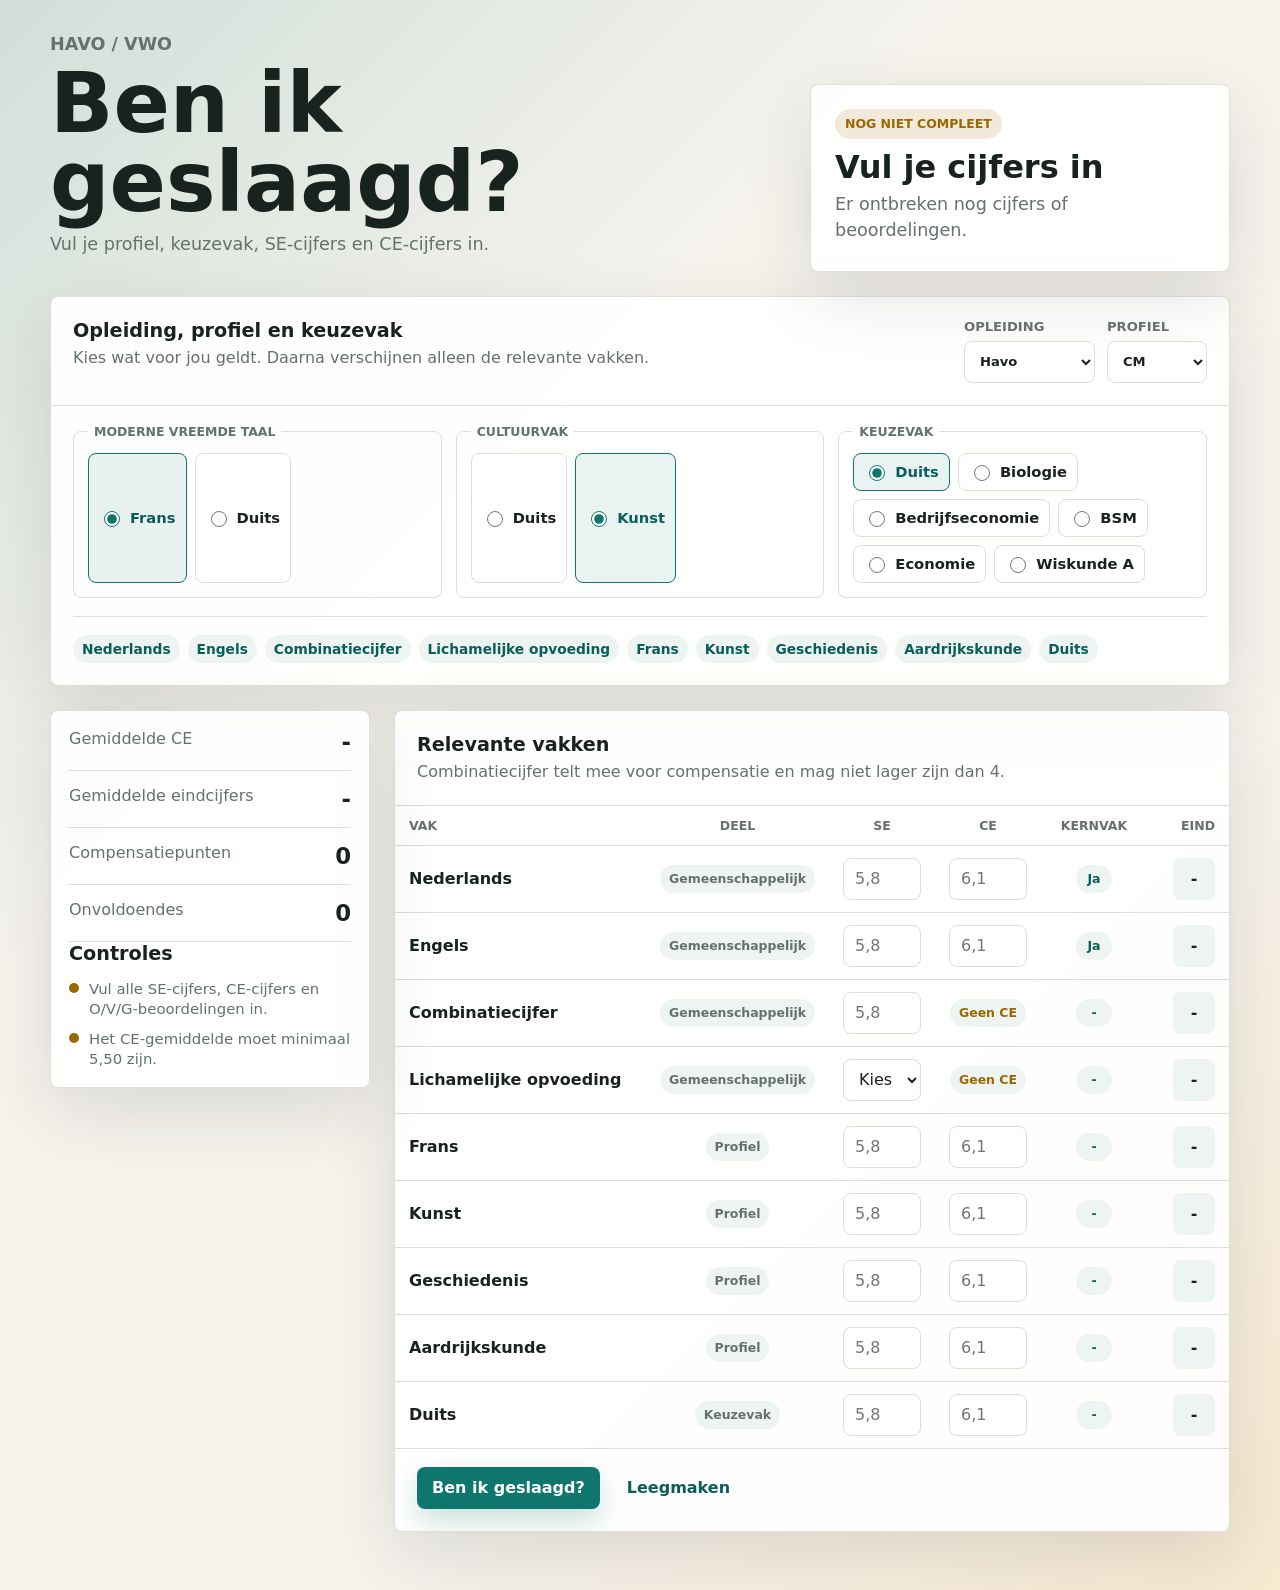
==== commit c4634ee3: "Add files via upload" ====
--- a/index.html
+++ b/index.html
@@ -24,7 +24,6 @@
           <p id="top-copy">De uitslag verschijnt zodra alle cijfers compleet zijn.</p>
         </div>
       </section>
-
       <section class="panel">
         <div class="panel-head">
           <div>
@@ -39,7 +38,6 @@
         <div class="choices" id="choices"></div>
         <div class="chips" id="chips"></div>
       </section>
-
       <section class="layout">
         <aside class="summary panel">
           <div class="metric"><span>Gemiddelde CE</span><strong id="ce-avg">-</strong></div>
@@ -49,7 +47,6 @@
           <h2>Controles</h2>
           <ul class="rules" id="rules"></ul>
         </aside>
-
         <section class="grades panel">
           <div class="panel-head">
             <div>
@@ -60,14 +57,7 @@
           <div class="table-wrap">
             <table>
               <thead>
-                <tr>
-                  <th>Vak</th>
-                  <th>Deel</th>
-                  <th>SE</th>
-                  <th>CE</th>
-                  <th>Kernvak</th>
-                  <th>Eind</th>
-                </tr>
+                <tr><th>Vak</th><th>Deel</th><th>SE</th><th>CE</th><th>Kernvak</th><th>Eind</th></tr>
               </thead>
               <tbody id="rows"></tbody>
             </table>
@@ -85,27 +75,16 @@
         </section>
       </section>
     </main>
-
     <template id="row-template">
       <tr>
         <td><span class="mobile-label">Vak</span><span class="subject"></span></td>
         <td><span class="mobile-label">Deel</span><span class="kind"></span></td>
-        <td>
-          <span class="mobile-label">SE</span>
-          <input class="se" type="text" inputmode="decimal" placeholder="5,8" />
-          <select class="ovg">
-            <option value="">Kies</option>
-            <option value="O">O</option>
-            <option value="V">V</option>
-            <option value="G">G</option>
-          </select>
-        </td>
+        <td><span class="mobile-label">SE</span><input class="se" type="text" inputmode="decimal" placeholder="5,8" /><select class="ovg"><option value="">Kies</option><option value="O">O</option><option value="V">V</option><option value="G">G</option></select></td>
         <td><span class="mobile-label">CE</span><input class="ce" type="text" inputmode="decimal" placeholder="6,1" /><span class="no-ce">Geen CE</span></td>
         <td><span class="mobile-label">Kernvak</span><span class="core"></span></td>
         <td><span class="mobile-label">Eind</span><output class="final">-</output></td>
       </tr>
     </template>
-
     <script src="script.js"></script>
   </body>
 </html>
--- a/styles.css
+++ b/styles.css
@@ -1,123 +1 @@
-:root {
-  --bg: #f6f3ed;
-  --surface: #fff;
-  --soft: #edf4f2;
-  --text: #18221f;
-  --muted: #64716c;
-  --line: #d9ded8;
-  --accent: #0f766e;
-  --accent-dark: #0b5e58;
-  --danger: #b42318;
-  --warning: #9a6700;
-  --success: #137333;
-  --shadow: 0 24px 70px rgba(24, 34, 31, 0.12);
-}
-
-* { box-sizing: border-box; }
-body {
-  margin: 0;
-  min-height: 100vh;
-  background: linear-gradient(135deg, rgba(15,118,110,.16), transparent 34%), linear-gradient(315deg, rgba(255,184,77,.18), transparent 31%), var(--bg);
-  color: var(--text);
-  font-family: Inter, ui-sans-serif, system-ui, -apple-system, BlinkMacSystemFont, "Segoe UI", sans-serif;
-}
-button, input, select { font: inherit; }
-.app { width: min(1180px, calc(100% - 32px)); margin: 0 auto; padding: 34px 0; }
-.hero { display: grid; grid-template-columns: minmax(0,1fr) minmax(280px,420px); gap: 24px; align-items: end; margin-bottom: 24px; }
-.eyebrow { margin: 0 0 10px; color: var(--accent-dark); font-size: .82rem; font-weight: 900; text-transform: uppercase; }
-h1, h2, p { margin-top: 0; }
-h1 { margin-bottom: 12px; font-size: clamp(2.4rem, 7vw, 5.2rem); line-height: .95; }
-.hero p { color: var(--muted); font-size: 1.1rem; }
-.panel, .result-card, .inline-result { background: rgba(255,255,255,.93); border: 1px solid rgba(217,222,216,.92); border-radius: 8px; box-shadow: var(--shadow); }
-.result-card { min-height: 188px; padding: 24px; }
-.result-card span, .inline-result span { display: inline-flex; min-height: 30px; align-items: center; border-radius: 999px; background: var(--soft); color: var(--accent-dark); padding: 6px 10px; font-size: .78rem; font-weight: 900; text-transform: uppercase; }
-.result-card strong, .inline-result strong { display: block; margin: 12px 0 8px; font-size: 2rem; line-height: 1.05; }
-.result-card p, .inline-result p, .panel-head p { margin-bottom: 0; color: var(--muted); line-height: 1.45; }
-.is-success span { background: rgba(19,115,51,.12); color: var(--success); }
-.is-danger span { background: rgba(180,35,24,.12); color: var(--danger); }
-.is-warning span { background: rgba(154,103,0,.14); color: var(--warning); }
-.panel { margin-bottom: 24px; overflow: hidden; }
-.panel-head { display: flex; justify-content: space-between; gap: 18px; border-bottom: 1px solid var(--line); padding: 22px; }
-.panel-head h2, .summary h2 { margin-bottom: 4px; font-size: 1.2rem; }
-.selects { display: flex; flex-wrap: wrap; gap: 12px; }
-label { display: grid; gap: 7px; color: var(--muted); font-size: .82rem; font-weight: 900; text-transform: uppercase; }
-select, input { width: 100%; min-height: 42px; border: 1px solid var(--line); border-radius: 8px; background: #fff; color: var(--text); padding: 9px 11px; outline: none; }
-input:focus, select:focus { border-color: var(--accent); box-shadow: 0 0 0 3px rgba(15,118,110,.14); }
-.choices { display: grid; grid-template-columns: repeat(auto-fit, minmax(210px, 1fr)); gap: 14px; padding: 18px 22px 0; }
-fieldset { display: flex; flex-wrap: wrap; gap: 8px; margin: 0; border: 1px solid var(--line); border-radius: 8px; padding: 14px; }
-legend { padding: 0 6px; color: var(--muted); font-size: .78rem; font-weight: 900; text-transform: uppercase; }
-.choice { display: inline-flex; align-items: center; gap: 7px; min-height: 38px; border: 1px solid var(--line); border-radius: 8px; background: #fff; padding: 8px 10px; color: var(--text); cursor: pointer; font-size: .92rem; font-weight: 700; text-transform: none; }
-.choice:has(input:checked) { border-color: var(--accent); background: rgba(15,118,110,.09); color: var(--accent-dark); }
-.choice input { width: 16px; height: 16px; min-height: 16px; accent-color: var(--accent); }
-.chips { display: flex; flex-wrap: wrap; gap: 8px; border-top: 1px solid var(--line); margin: 18px 22px 22px; padding-top: 18px; }
-.chip, .kind, .core, .no-ce { display: inline-flex; min-height: 28px; align-items: center; justify-content: center; border-radius: 999px; background: var(--soft); color: var(--muted); padding: 4px 9px; font-size: .78rem; font-weight: 900; white-space: nowrap; }
-.chip { color: var(--accent-dark); font-size: .86rem; }
-.layout { display: grid; grid-template-columns: 320px minmax(0,1fr); gap: 24px; align-items: start; }
-.summary { position: sticky; top: 18px; padding: 18px; }
-.metric { display: flex; justify-content: space-between; gap: 16px; border-bottom: 1px solid var(--line); padding: 15px 0; }
-.metric:first-child { padding-top: 0; }
-.metric span { color: var(--muted); }
-.metric strong { font-size: 1.42rem; }
-.rules { display: grid; gap: 10px; margin: 14px 0 0; padding: 0; list-style: none; }
-.rules li { display: flex; gap: 10px; color: var(--muted); font-size: .93rem; line-height: 1.35; }
-.rules li::before { content: ""; width: 10px; height: 10px; flex: 0 0 auto; margin-top: 4px; border-radius: 50%; background: var(--line); }
-.rules .pass::before { background: var(--success); }
-.rules .fail::before { background: var(--danger); }
-.rules .pending::before { background: var(--warning); }
-.table-wrap { overflow-x: auto; }
-table { width: 100%; min-width: 760px; border-collapse: collapse; }
-th, td { border-bottom: 1px solid var(--line); padding: 12px 14px; text-align: left; vertical-align: middle; }
-th { color: var(--muted); font-size: .78rem; font-weight: 900; text-transform: uppercase; }
-td:nth-child(2),td:nth-child(3),td:nth-child(4),td:nth-child(5),th:nth-child(2),th:nth-child(3),th:nth-child(4),th:nth-child(5) { width: 106px; text-align: center; }
-td:nth-child(6),th:nth-child(6) { width: 82px; text-align: right; }
-.mobile-label { display: none; }
-.subject { font-weight: 900; }
-.core { min-width: 36px; color: var(--accent-dark); }
-.no-ce { color: var(--warning); }
-.no-ce[hidden], .ovg[hidden], .se[hidden] { display: none; }
-.ce:disabled { display: none; }
-.final { display: inline-grid; min-width: 42px; min-height: 42px; place-items: center; border-radius: 8px; background: var(--soft); font-weight: 900; }
-.final.fail { background: rgba(180,35,24,.12); color: var(--danger); }
-.final.pass { background: rgba(19,115,51,.12); color: var(--success); }
-.actions { display: flex; flex-wrap: wrap; gap: 12px; padding: 18px 22px 22px; }
-button { min-height: 42px; border: 0; border-radius: 8px; padding: 10px 15px; cursor: pointer; font-weight: 900; }
-.primary { background: var(--accent); color: #fff; box-shadow: 0 12px 28px rgba(15,118,110,.22); }
-.ghost { background: transparent; color: var(--accent-dark); }
-.inline-result { display: none; margin: 0 22px 22px; padding: 18px; }
-.inline-result.visible { display: block; }
-.inline-result strong { font-size: 1.5rem; }
-.details { margin-top: 14px; }
-.details h3 { margin: 0 0 8px; font-size: .92rem; }
-.details ul { display: grid; gap: 8px; margin: 0; padding: 0; list-style: none; }
-.details li { border-radius: 8px; background: rgba(180,35,24,.08); color: var(--danger); padding: 9px 10px; font-size: .94rem; font-weight: 700; line-height: 1.35; }
-.inline-result.is-success .details li { background: rgba(19,115,51,.1); color: var(--success); }
-
-@media (max-width: 900px) {
-  .hero, .layout { grid-template-columns: 1fr; }
-  .summary { position: static; }
-  .panel-head { display: grid; }
-}
-@media (max-width: 720px) {
-  .table-wrap { overflow: visible; padding: 12px; }
-  table, thead, tbody, tr, th, td { display: block; }
-  table { min-width: 0; }
-  thead { display: none; }
-  tbody { display: grid; gap: 12px; }
-  tr { border: 1px solid var(--line); border-radius: 8px; background: #fff; padding: 12px; }
-  td, td:nth-child(2), td:nth-child(3), td:nth-child(4), td:nth-child(5), td:nth-child(6) { display: grid; grid-template-columns: minmax(92px,.45fr) minmax(0,1fr); gap: 12px; align-items: center; width: 100%; border-bottom: 0; padding: 7px 0; text-align: left; }
-  td:first-child { grid-template-columns: 1fr; border-bottom: 1px solid var(--line); margin-bottom: 6px; padding-bottom: 12px; }
-  td:first-child .mobile-label { display: none; }
-  .mobile-label { display: block; color: var(--muted); font-size: .76rem; font-weight: 900; text-transform: uppercase; }
-  .subject { font-size: 1.08rem; }
-  .se, .ce, .ovg { min-height: 48px; font-size: 1rem; }
-  .final { justify-self: start; }
-}
-@media (max-width: 560px) {
-  .app { width: min(100% - 20px, 1180px); padding: 18px 0; }
-  h1 { font-size: 2.55rem; }
-  .result-card, .panel-head, .summary, .actions, .inline-result { padding: 16px; }
-  .inline-result { margin: 0 16px 16px; }
-  .choices { grid-template-columns: 1fr; gap: 10px; padding: 16px 16px 0; }
-  .chips { max-height: 150px; overflow: auto; margin: 16px; }
-  .selects, label, button { width: 100%; }
-}
+:root{--bg:#f6f3ed;--surface:#fff;--soft:#edf4f2;--text:#18221f;--muted:#64716c;--line:#d9ded8;--accent:#0f766e;--accent-dark:#0b5e58;--danger:#b42318;--warning:#9a6700;--success:#137333;--shadow:0 24px 70px rgba(24,34,31,.12)}*{box-sizing:border-box}body{margin:0;min-height:100vh;background:linear-gradient(135deg,rgba(15,118,110,.16),transparent 34%),linear-gradient(315deg,rgba(255,184,77,.18),transparent 31%),var(--bg);color:var(--text);font-family:Inter,ui-sans-serif,system-ui,-apple-system,BlinkMacSystemFont,"Segoe UI",sans-serif}button,input,select{font:inherit}.app{width:min(1180px,calc(100% - 32px));margin:0 auto;padding:34px 0}.hero{display:grid;grid-template-columns:minmax(0,1fr) minmax(280px,420px);gap:24px;align-items:end;margin-bottom:24px}.eyebrow{margin:0 0 10px;color:var(--accent-dark);font-size:.82rem;font-weight:900;text-transform:uppercase}h1,h2,p{margin-top:0}h1{margin-bottom:12px;font-size:clamp(2.4rem,7vw,5.2rem);line-height:.95}.hero p{color:var(--muted);font-size:1.1rem}.panel,.result-card,.inline-result{background:rgba(255,255,255,.93);border:1px solid rgba(217,222,216,.92);border-radius:8px;box-shadow:var(--shadow)}.result-card{min-height:188px;padding:24px}.result-card span,.inline-result span{display:inline-flex;min-height:30px;align-items:center;border-radius:999px;background:var(--soft);color:var(--accent-dark);padding:6px 10px;font-size:.78rem;font-weight:900;text-transform:uppercase}.result-card strong,.inline-result strong{display:block;margin:12px 0 8px;font-size:2rem;line-height:1.05}.result-card p,.inline-result p,.panel-head p{margin-bottom:0;color:var(--muted);line-height:1.45}.is-success span{background:rgba(19,115,51,.12);color:var(--success)}.is-danger span{background:rgba(180,35,24,.12);color:var(--danger)}.is-warning span{background:rgba(154,103,0,.14);color:var(--warning)}.panel{margin-bottom:24px;overflow:hidden}.panel-head{display:flex;justify-content:space-between;gap:18px;border-bottom:1px solid var(--line);padding:22px}.panel-head h2,.summary h2{margin-bottom:4px;font-size:1.2rem}.selects{display:flex;flex-wrap:wrap;gap:12px}label{display:grid;gap:7px;color:var(--muted);font-size:.82rem;font-weight:900;text-transform:uppercase}select,input{width:100%;min-height:42px;border:1px solid var(--line);border-radius:8px;background:#fff;color:var(--text);padding:9px 11px;outline:none}input:focus,select:focus{border-color:var(--accent);box-shadow:0 0 0 3px rgba(15,118,110,.14)}.choices{display:grid;grid-template-columns:repeat(auto-fit,minmax(210px,1fr));gap:14px;padding:18px 22px 0}fieldset{display:flex;flex-wrap:wrap;gap:8px;margin:0;border:1px solid var(--line);border-radius:8px;padding:14px}legend{padding:0 6px;color:var(--muted);font-size:.78rem;font-weight:900;text-transform:uppercase}.choice{display:inline-flex;align-items:center;gap:7px;min-height:38px;border:1px solid var(--line);border-radius:8px;background:#fff;padding:8px 10px;color:var(--text);cursor:pointer;font-size:.92rem;font-weight:700;text-transform:none}.choice:has(input:checked){border-color:var(--accent);background:rgba(15,118,110,.09);color:var(--accent-dark)}.choice input{width:16px;height:16px;min-height:16px;accent-color:var(--accent)}.chips{display:flex;flex-wrap:wrap;gap:8px;border-top:1px solid var(--line);margin:18px 22px 22px;padding-top:18px}.chip,.kind,.core,.no-ce{display:inline-flex;min-height:28px;align-items:center;justify-content:center;border-radius:999px;background:var(--soft);color:var(--muted);padding:4px 9px;font-size:.78rem;font-weight:900;white-space:nowrap}.chip{color:var(--accent-dark);font-size:.86rem}.layout{display:grid;grid-template-columns:320px minmax(0,1fr);gap:24px;align-items:start}.summary{position:sticky;top:18px;padding:18px}.metric{display:flex;justify-content:space-between;gap:16px;border-bottom:1px solid var(--line);padding:15px 0}.metric:first-child{padding-top:0}.metric span{color:var(--muted)}.metric strong{font-size:1.42rem}.rules{display:grid;gap:10px;margin:14px 0 0;padding:0;list-style:none}.rules li{display:flex;gap:10px;color:var(--muted);font-size:.93rem;line-height:1.35}.rules li:before{content:"";width:10px;height:10px;flex:0 0 auto;margin-top:4px;border-radius:50%;background:var(--line)}.rules .pass:before{background:var(--success)}.rules .fail:before{background:var(--danger)}.rules .pending:before{background:var(--warning)}.table-wrap{overflow-x:auto}table{width:100%;min-width:760px;border-collapse:collapse}th,td{border-bottom:1px solid var(--line);padding:12px 14px;text-align:left;vertical-align:middle}th{color:var(--muted);font-size:.78rem;font-weight:900;text-transform:uppercase}td:nth-child(2),td:nth-child(3),td:nth-child(4),td:nth-child(5),th:nth-child(2),th:nth-child(3),th:nth-child(4),th:nth-child(5){width:106px;text-align:center}td:nth-child(6),th:nth-child(6){width:82px;text-align:right}.mobile-label{display:none}.subject{font-weight:900}.core{min-width:36px;color:var(--accent-dark)}.no-ce{color:var(--warning)}.no-ce[hidden],.ovg[hidden],.se[hidden]{display:none}.ce:disabled{display:none}.final{display:inline-grid;min-width:42px;min-height:42px;place-items:center;border-radius:8px;background:var(--soft);font-weight:900}.final.fail{background:rgba(180,35,24,.12);color:var(--danger)}.final.pass{background:rgba(19,115,51,.12);color:var(--success)}.actions{display:flex;flex-wrap:wrap;gap:12px;padding:18px 22px 22px}button{min-height:42px;border:0;border-radius:8px;padding:10px 15px;cursor:pointer;font-weight:900}.primary{background:var(--accent);color:#fff;box-shadow:0 12px 28px rgba(15,118,110,.22)}.ghost{background:transparent;color:var(--accent-dark)}.inline-result{display:none;margin:0 22px 22px;padding:18px}.inline-result.visible{display:block}.inline-result strong{font-size:1.5rem}.details{margin-top:14px}.details h3{margin:0 0 8px;font-size:.92rem}.details ul{display:grid;gap:8px;margin:0;padding:0;list-style:none}.details li{border-radius:8px;background:rgba(180,35,24,.08);color:var(--danger);padding:9px 10px;font-size:.94rem;font-weight:700;line-height:1.35}.inline-result.is-success .details li{background:rgba(19,115,51,.1);color:var(--success)}@media(max-width:900px){.hero,.layout{grid-template-columns:1fr}.summary{position:static}.panel-head{display:grid}}@media(max-width:720px){.table-wrap{overflow:visible;padding:12px}table,thead,tbody,tr,th,td{display:block}table{min-width:0}thead{display:none}tbody{display:grid;gap:12px}tr{border:1px solid var(--line);border-radius:8px;background:#fff;padding:12px}td,td:nth-child(2),td:nth-child(3),td:nth-child(4),td:nth-child(5),td:nth-child(6){display:grid;grid-template-columns:minmax(92px,.45fr) minmax(0,1fr);gap:12px;align-items:center;width:100%;border-bottom:0;padding:7px 0;text-align:left}td:first-child{grid-template-columns:1fr;border-bottom:1px solid var(--line);margin-bottom:6px;padding-bottom:12px}td:first-child .mobile-label{display:none}.mobile-label{display:block;color:var(--muted);font-size:.76rem;font-weight:900;text-transform:uppercase}.subject{font-size:1.08rem}.se,.ce,.ovg{min-height:48px;font-size:1rem}.final{justify-self:start}}@media(max-width:560px){.app{width:min(100% - 20px,1180px);padding:18px 0}h1{font-size:2.55rem}.result-card,.panel-head,.summary,.actions,.inline-result{padding:16px}.inline-result{margin:0 16px 16px}.choices{grid-template-columns:1fr;gap:10px;padding:16px 16px 0}.chips{max-height:150px;overflow:auto;margin:16px}.selects,label,button{width:100%}}
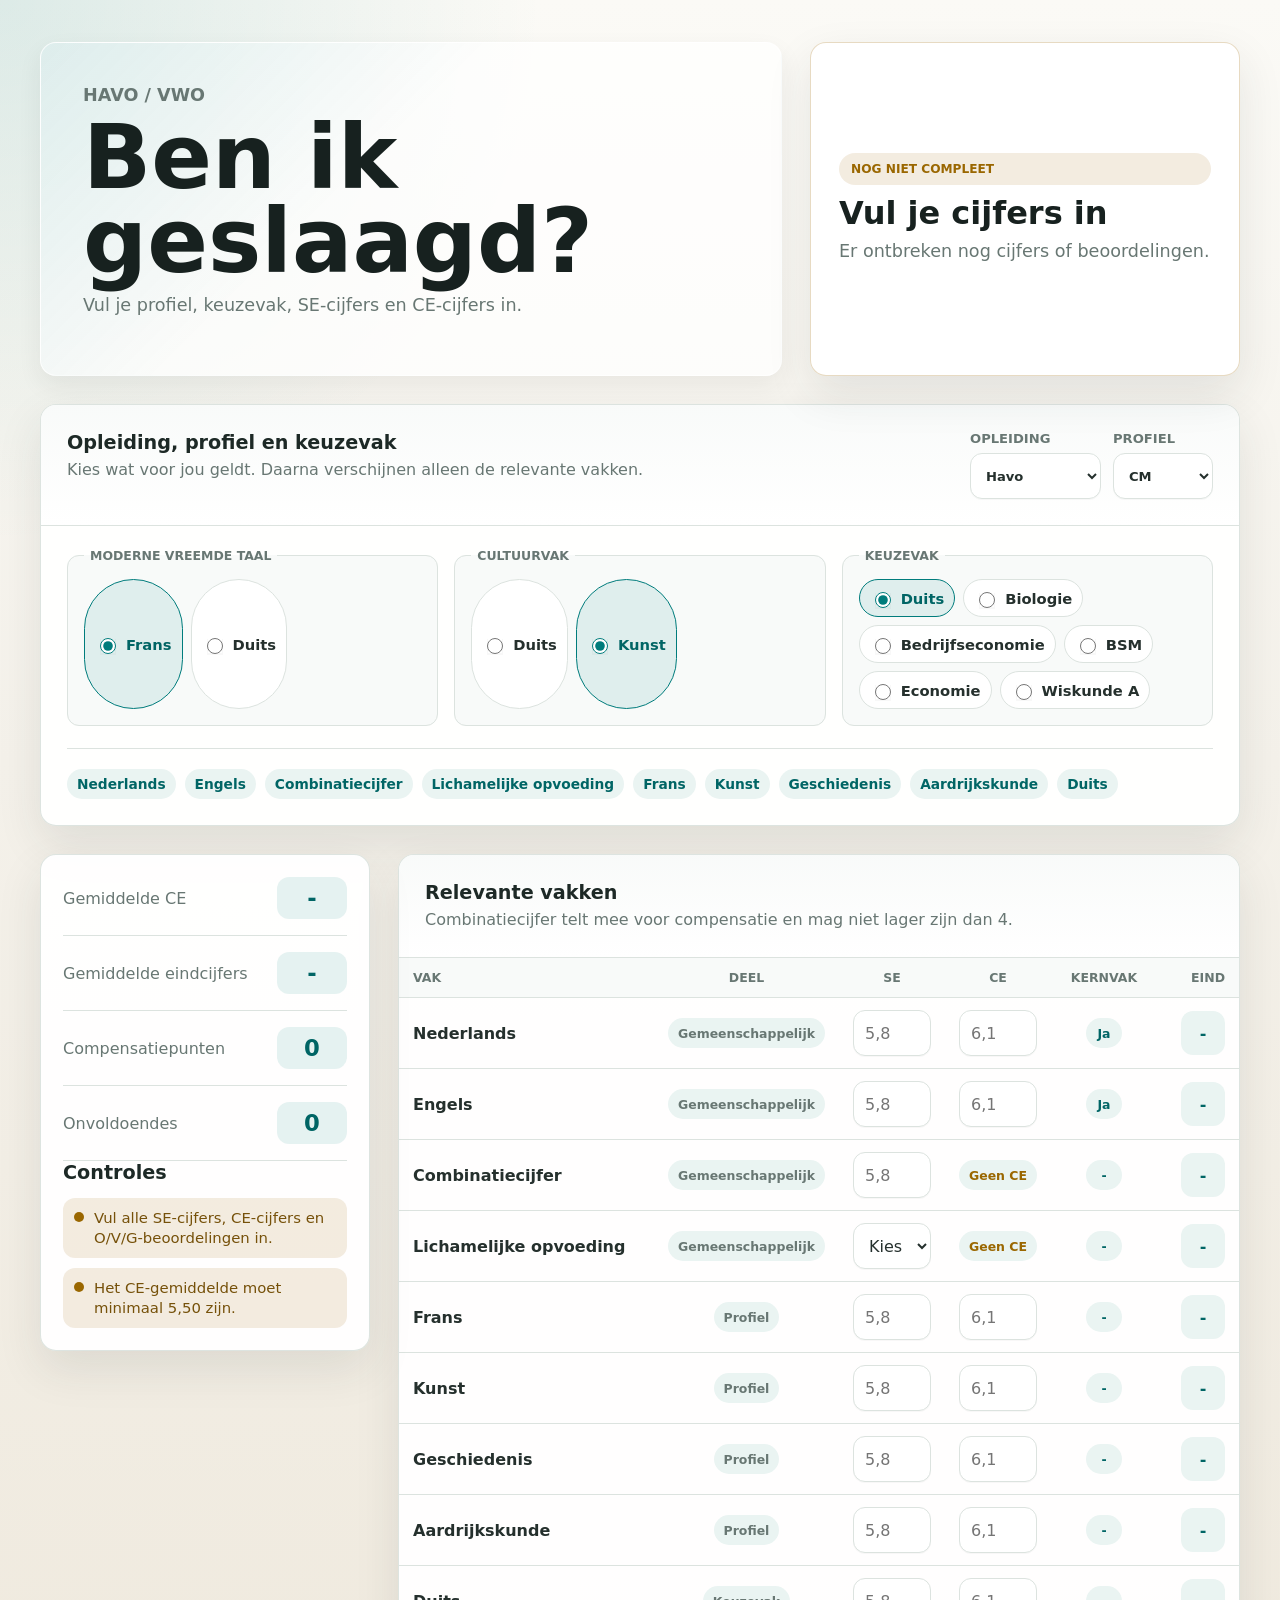
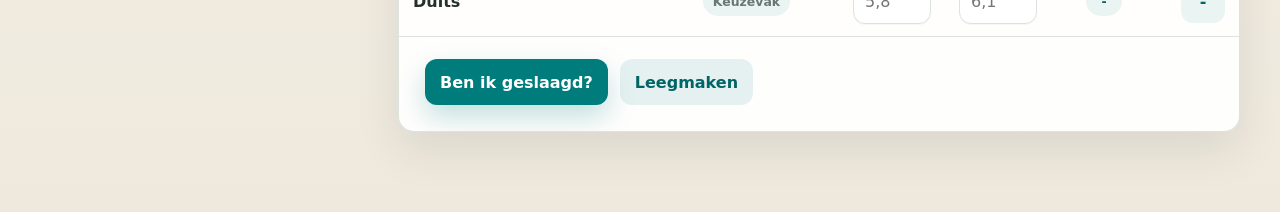
==== commit 67b53217: "Add files via upload" ====
--- a/index.html
+++ b/index.html
@@ -1,4 +1,4 @@
-<!doctype html>
+﻿<!doctype html>
 <html lang="nl">
   <head>
     <meta charset="utf-8" />
@@ -8,7 +8,8 @@
     <meta name="theme-color" content="#0f766e" />
     <link rel="icon" href="favicon.svg" type="image/svg+xml" />
     <link rel="manifest" href="site.webmanifest" />
-    <link rel="stylesheet" href="styles.css" />
+    <link rel="stylesheet" href="styles.css" />
+    <link rel="stylesheet" href="dashboard.css" />
   </head>
   <body>
     <main class="app">
@@ -88,3 +89,4 @@
     <script src="script.js"></script>
   </body>
 </html>
+
--- a/dashboard.css
+++ b/dashboard.css
@@ -0,0 +1,106 @@
+﻿:root {
+  --bg: #f4f1ea;
+  --surface: #ffffff;
+  --surface-soft: #f8faf9;
+  --soft: #eaf4f2;
+  --text: #25302d;
+  --muted: #687773;
+  --line: #dce3df;
+  --accent: #007c7c;
+  --accent-dark: #006565;
+  --accent-soft: rgba(0, 124, 124, 0.1);
+  --danger: #c0362c;
+  --danger-soft: rgba(192, 54, 44, 0.1);
+  --warning: #9a6700;
+  --warning-soft: rgba(154, 103, 0, 0.12);
+  --success: #187a3b;
+  --success-soft: rgba(24, 122, 59, 0.11);
+  --radius: 16px;
+  --radius-sm: 12px;
+  --shadow: 0 18px 45px rgba(37, 48, 45, 0.1);
+  --shadow-soft: 0 10px 25px rgba(37, 48, 45, 0.07);
+  --shadow-hover: 0 22px 55px rgba(0, 124, 124, 0.16);
+}
+
+html { scroll-behavior: smooth; }
+
+body {
+  background: radial-gradient(circle at top left, rgba(0, 124, 124, 0.12), transparent 34rem), linear-gradient(180deg, #fbfaf6 0%, var(--bg) 42%, #efe9dd 100%);
+  color: var(--text);
+  font-family: Inter, Poppins, ui-sans-serif, system-ui, -apple-system, BlinkMacSystemFont, "Segoe UI", sans-serif;
+}
+
+.app { width: min(1200px, calc(100% - 36px)); padding: 42px 0 52px; }
+.hero { grid-template-columns: minmax(0, 1fr) minmax(300px, 430px); gap: 28px; align-items: stretch; margin-bottom: 28px; }
+.hero > div:first-child { display: grid; align-content: center; min-height: 230px; border: 1px solid rgba(255,255,255,.78); border-radius: var(--radius); background: linear-gradient(135deg, rgba(0,124,124,.1), transparent 42%), rgba(255,255,255,.72); box-shadow: var(--shadow-soft); padding: clamp(24px, 4vw, 42px); }
+.eyebrow { color: var(--accent-dark); letter-spacing: 0; }
+h1 { max-width: 760px; color: #17211f; font-size: clamp(2.8rem, 7vw, 5.6rem); line-height: .94; }
+
+.panel, .result-card, .inline-result { border: 1px solid rgba(220,227,223,.95); border-radius: var(--radius); background: rgba(255,255,255,.94); box-shadow: var(--shadow); transition: transform .18s ease, box-shadow .18s ease, border-color .18s ease, background .18s ease; }
+.panel:hover, .result-card:hover { box-shadow: var(--shadow-hover); }
+.result-card { display: grid; align-content: center; min-height: 230px; padding: 28px; }
+.result-card span, .inline-result span { min-height: 32px; background: var(--accent-soft); color: var(--accent-dark); padding: 7px 12px; font-size: .76rem; }
+.result-card strong, .inline-result strong { color: #17211f; }
+.is-success { border-color: rgba(24,122,59,.24); }
+.is-danger { border-color: rgba(192,54,44,.24); }
+.is-warning { border-color: rgba(154,103,0,.24); }
+.is-success span { background: var(--success-soft); color: var(--success); }
+.is-danger span { background: var(--danger-soft); color: var(--danger); }
+.is-warning span { background: var(--warning-soft); color: var(--warning); }
+
+.panel { margin-bottom: 28px; }
+.panel-head { gap: 22px; border-bottom: 1px solid var(--line); background: linear-gradient(180deg, rgba(248,250,249,.9), rgba(255,255,255,.92)); padding: 26px; }
+.panel-head h2, .summary h2 { color: #1d2926; }
+select, input { min-height: 46px; border-color: var(--line); border-radius: var(--radius-sm); box-shadow: 0 1px 0 rgba(37,48,45,.03); transition: border-color .16s ease, box-shadow .16s ease, transform .16s ease, background .16s ease; }
+input:hover, select:hover { border-color: rgba(0,124,124,.45); }
+input:focus, select:focus { border-color: var(--accent); box-shadow: 0 0 0 4px rgba(0,124,124,.13); }
+
+.choices { gap: 16px; padding: 22px 26px 0; }
+fieldset { border-color: var(--line); border-radius: var(--radius-sm); background: var(--surface-soft); padding: 16px; transition: border-color .16s ease, box-shadow .16s ease, background .16s ease; }
+fieldset:hover { border-color: rgba(0,124,124,.35); box-shadow: var(--shadow-soft); }
+.choice { border-radius: 999px; font-weight: 750; transition: transform .15s ease, border-color .15s ease, background .15s ease, color .15s ease, box-shadow .15s ease; }
+.choice:hover { transform: translateY(-1px); border-color: rgba(0,124,124,.45); box-shadow: 0 8px 18px rgba(37,48,45,.08); }
+.choice:has(input:checked) { border-color: var(--accent); background: var(--accent-soft); color: var(--accent-dark); }
+
+.chips { gap: 9px; margin: 22px 26px 26px; padding-top: 20px; }
+.chip, .kind, .core, .no-ce { min-height: 30px; background: var(--soft); padding: 5px 10px; }
+.layout { grid-template-columns: 330px minmax(0, 1fr); gap: 28px; }
+.summary { padding: 22px; }
+.metric { display: grid; grid-template-columns: 1fr auto; align-items: center; padding: 16px 0; }
+.metric strong { display: inline-grid; min-width: 70px; min-height: 42px; place-items: center; border-radius: var(--radius-sm); background: var(--accent-soft); color: var(--accent-dark); }
+
+.rules li { border-radius: 12px; background: var(--surface-soft); padding: 10px 11px; transition: transform .15s ease, background .15s ease; }
+.rules li:hover { transform: translateX(2px); }
+.rules .pass { background: var(--success-soft); color: #235a38; }
+.rules .fail { background: var(--danger-soft); color: #8d2b24; }
+.rules .pending { background: var(--warning-soft); color: #76510a; }
+th { background: var(--surface-soft); }
+tbody tr { transition: background .15s ease, transform .15s ease; }
+tbody tr:hover { background: rgba(0,124,124,.035); }
+.final { min-width: 44px; min-height: 44px; border-radius: var(--radius-sm); color: var(--accent-dark); }
+.final.fail { background: var(--danger-soft); color: var(--danger); }
+.final.pass { background: var(--success-soft); color: var(--success); }
+
+.actions { padding: 22px 26px 26px; }
+button { min-height: 46px; border-radius: var(--radius-sm); transition: transform .16s ease, box-shadow .16s ease, background .16s ease, color .16s ease; }
+button:hover { transform: translateY(-2px); }
+.primary { background: var(--accent); box-shadow: 0 12px 28px rgba(0,124,124,.24); }
+.primary:hover { background: var(--accent-dark); box-shadow: 0 16px 34px rgba(0,124,124,.28); }
+.ghost { background: var(--accent-soft); color: var(--accent-dark); }
+.ghost:hover { background: rgba(0,124,124,.16); }
+.inline-result { margin: 0 26px 26px; padding: 20px; }
+.inline-result.visible { animation: fadeInUp .22s ease both; }
+.details li { border-radius: var(--radius-sm); background: var(--danger-soft); color: #8d2b24; }
+.inline-result.is-success .details li { background: var(--success-soft); color: #235a38; }
+
+@keyframes fadeInUp { from { opacity: 0; transform: translateY(8px); } to { opacity: 1; transform: translateY(0); } }
+
+@media (max-width: 720px) { tr { border-radius: var(--radius); box-shadow: var(--shadow-soft); } }
+@media (max-width: 560px) {
+  .app { padding: 18px 0 30px; }
+  .hero { gap: 16px; margin-bottom: 18px; }
+  .hero > div:first-child { min-height: 0; padding: 22px; }
+  h1 { font-size: 2.65rem; }
+  .result-card, .panel-head, .summary, .actions, .inline-result { padding: 18px; }
+  .inline-result { margin: 0 18px 18px; }
+}
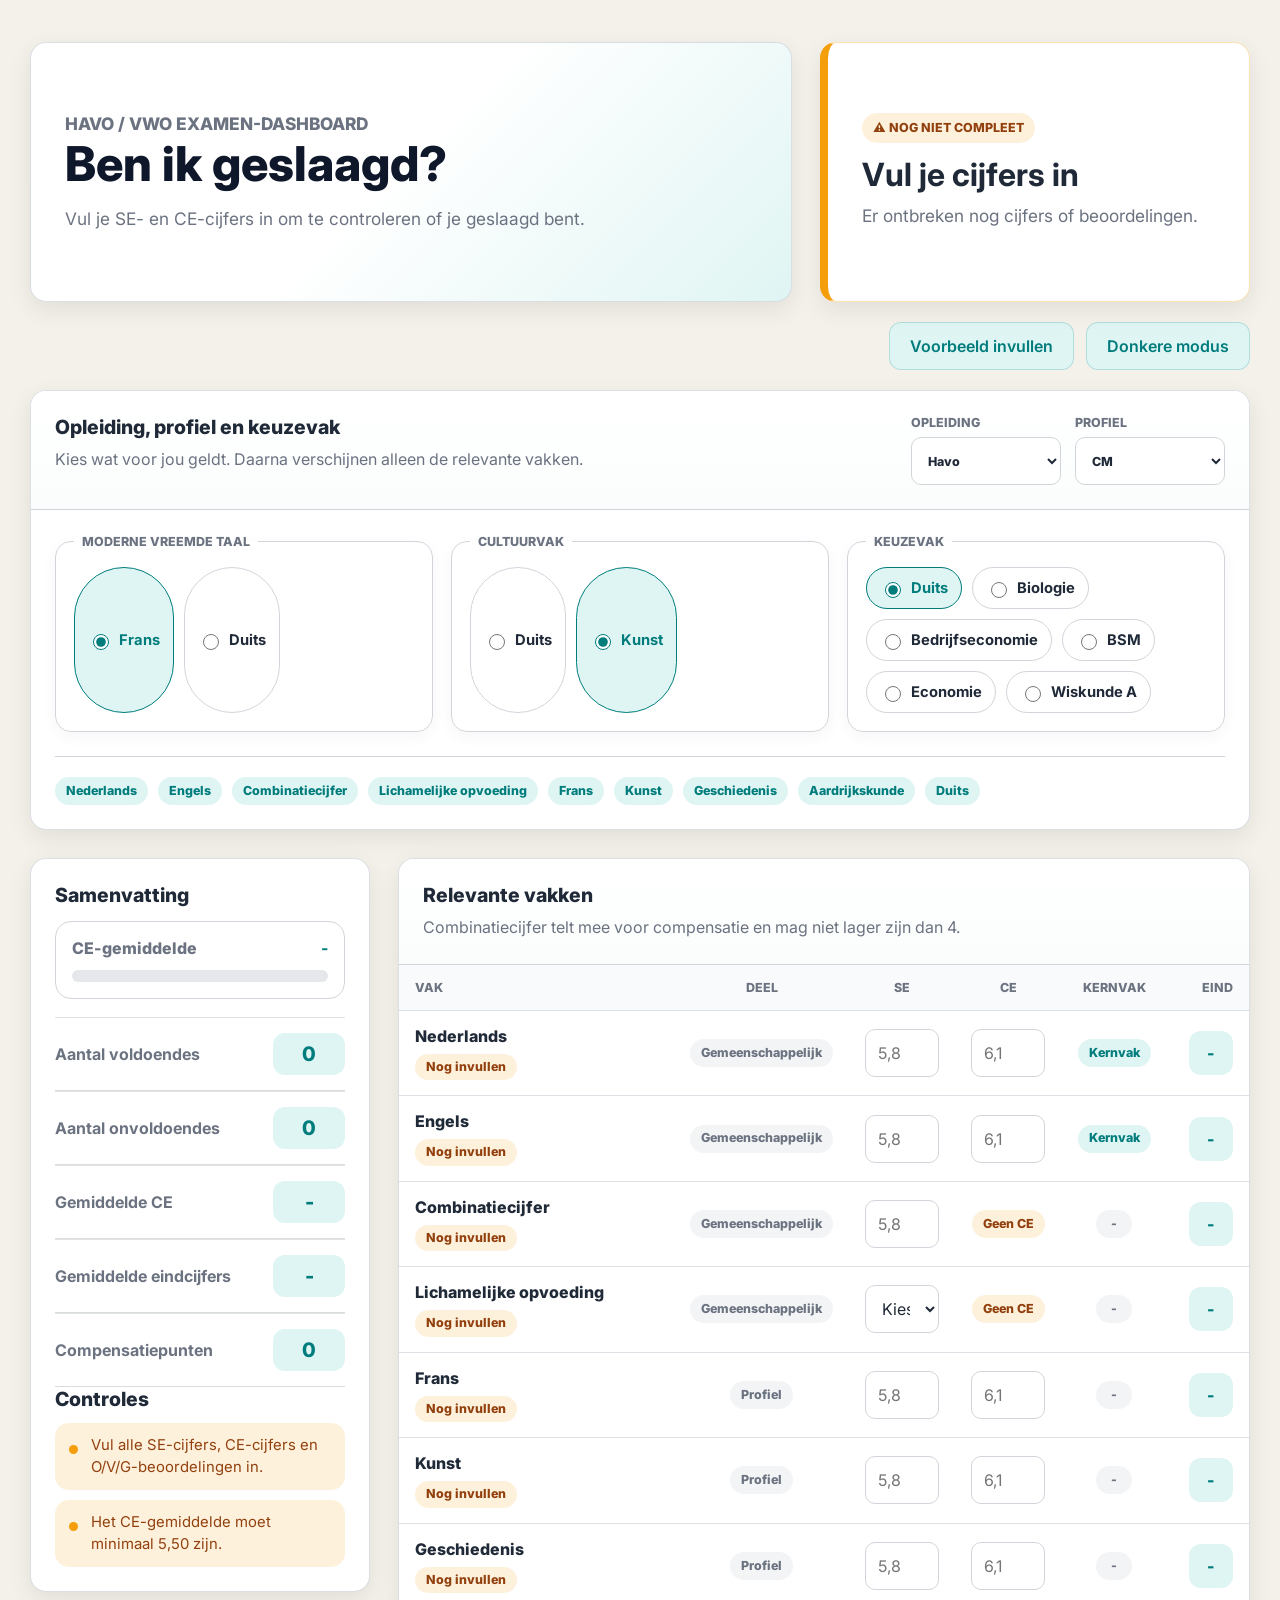
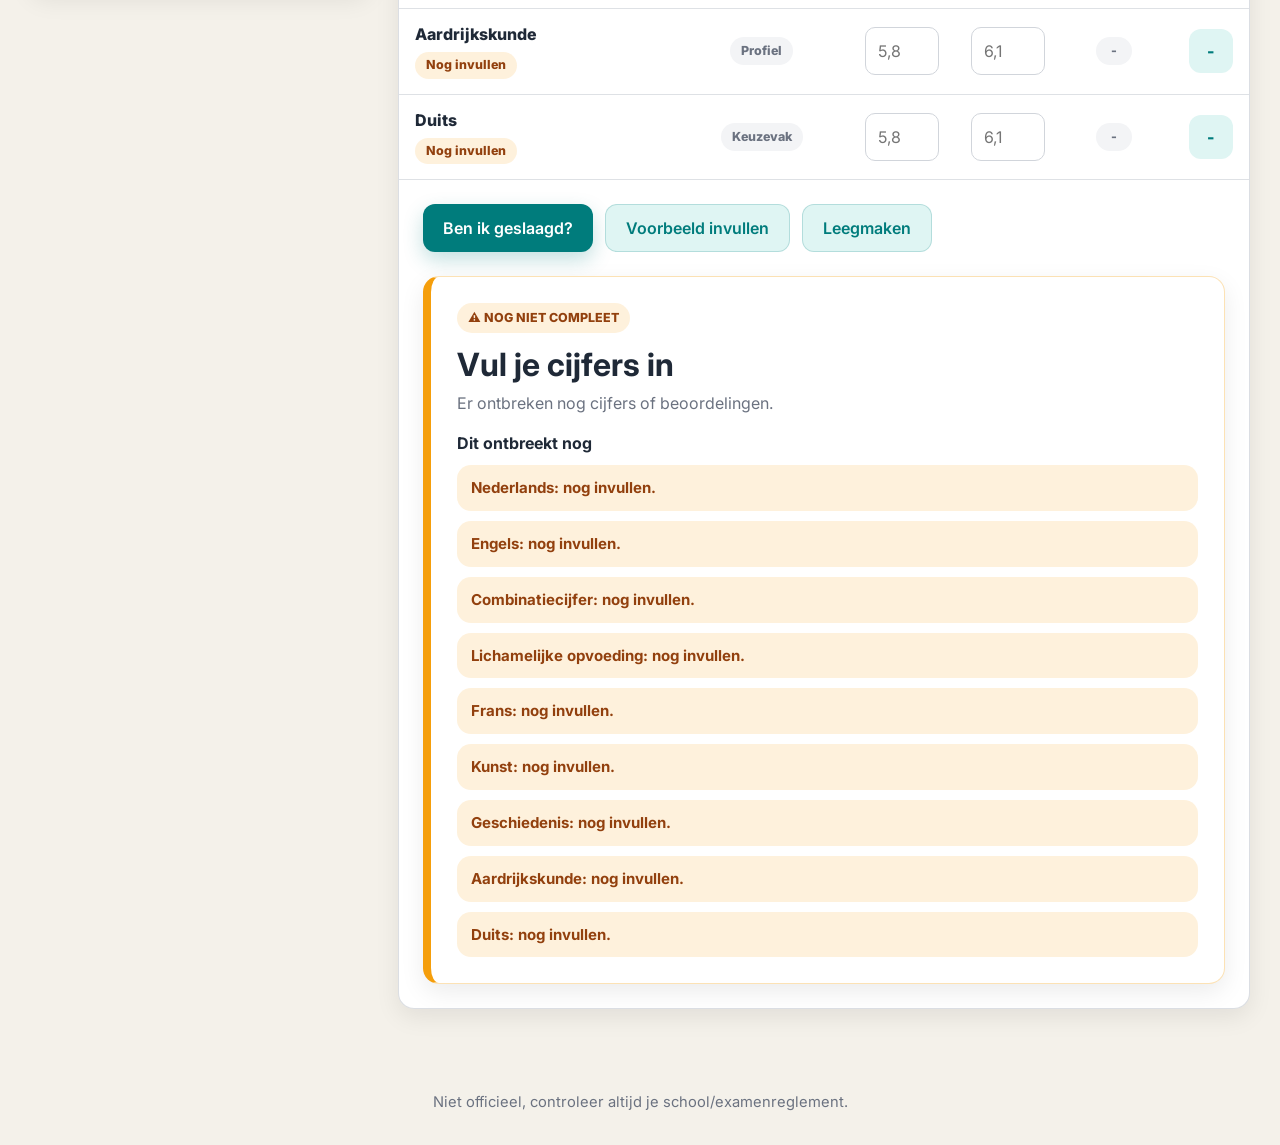
==== commit 5a5c262b: "Add files via upload" ====
--- a/index.html
+++ b/index.html
@@ -5,19 +5,22 @@
     <meta name="viewport" content="width=device-width, initial-scale=1" />
     <title>Geslaagd Checker</title>
     <meta name="description" content="Controleer met SE- en CE-cijfers of je volgens de havo/vwo-regels bent geslaagd." />
-    <meta name="theme-color" content="#0f766e" />
+    <meta name="theme-color" content="#007c7c" />
+    <link rel="preconnect" href="https://fonts.googleapis.com" />
+    <link rel="preconnect" href="https://fonts.gstatic.com" crossorigin />
+    <link href="https://fonts.googleapis.com/css2?family=Inter:wght@400;500;600;700;800;900&display=swap" rel="stylesheet" />
     <link rel="icon" href="favicon.svg" type="image/svg+xml" />
     <link rel="manifest" href="site.webmanifest" />
-    <link rel="stylesheet" href="styles.css" />
+    <link rel="stylesheet" href="styles.css" />
     <link rel="stylesheet" href="dashboard.css" />
   </head>
   <body>
     <main class="app">
       <section class="hero">
         <div>
-          <p class="eyebrow">Havo / vwo</p>
+          <p class="eyebrow">Havo / vwo examen-dashboard</p>
           <h1>Ben ik geslaagd?</h1>
-          <p>Vul je profiel, keuzevak, SE-cijfers en CE-cijfers in.</p>
+          <p>Vul je SE- en CE-cijfers in om te controleren of je geslaagd bent.</p>
         </div>
         <div class="result-card" id="top-result" aria-live="polite">
           <span id="top-label">Nog niet compleet</span>
@@ -25,6 +28,12 @@
           <p id="top-copy">De uitslag verschijnt zodra alle cijfers compleet zijn.</p>
         </div>
       </section>
+
+      <div class="toolbar">
+        <button id="sample" class="ghost" type="button">Voorbeeld invullen</button>
+        <button id="theme-toggle" class="ghost theme-toggle" type="button" aria-pressed="false">Donkere modus</button>
+      </div>
+
       <section class="panel">
         <div class="panel-head">
           <div>
@@ -39,15 +48,23 @@
         <div class="choices" id="choices"></div>
         <div class="chips" id="chips"></div>
       </section>
+
       <section class="layout">
         <aside class="summary panel">
+          <h2>Samenvatting</h2>
+          <div class="ce-progress" aria-label="CE gemiddelde">
+            <div class="ce-progress-head"><span>CE-gemiddelde</span><strong id="ce-progress-label">-</strong></div>
+            <div class="progress-track"><span id="ce-progress-bar"></span></div>
+          </div>
+          <div class="metric"><span>Aantal voldoendes</span><strong id="passes">0</strong></div>
+          <div class="metric"><span>Aantal onvoldoendes</span><strong id="fails">0</strong></div>
           <div class="metric"><span>Gemiddelde CE</span><strong id="ce-avg">-</strong></div>
           <div class="metric"><span>Gemiddelde eindcijfers</span><strong id="final-avg">-</strong></div>
           <div class="metric"><span>Compensatiepunten</span><strong id="comp">0</strong></div>
-          <div class="metric"><span>Onvoldoendes</span><strong id="fails">0</strong></div>
           <h2>Controles</h2>
           <ul class="rules" id="rules"></ul>
         </aside>
+
         <section class="grades panel">
           <div class="panel-head">
             <div>
@@ -65,20 +82,22 @@
           </div>
           <div class="actions">
             <button id="check" class="primary" type="button">Ben ik geslaagd?</button>
+            <button id="sample-bottom" class="ghost" type="button">Voorbeeld invullen</button>
             <button id="reset" class="ghost" type="button">Leegmaken</button>
           </div>
           <div class="inline-result" id="inline-result" aria-live="polite">
             <span id="inline-label">Nog niet compleet</span>
             <strong id="inline-title">Vul je cijfers in</strong>
-            <p id="inline-copy">De uitslag verschijnt hier zodra je op de knop drukt.</p>
+            <p id="inline-copy">De uitslag verschijnt hier automatisch tijdens het invullen.</p>
             <div id="details" class="details"></div>
           </div>
         </section>
       </section>
     </main>
+
     <template id="row-template">
       <tr>
-        <td><span class="mobile-label">Vak</span><span class="subject"></span></td>
+        <td><span class="mobile-label">Vak</span><span class="subject"></span><span class="subject-status"></span></td>
         <td><span class="mobile-label">Deel</span><span class="kind"></span></td>
         <td><span class="mobile-label">SE</span><input class="se" type="text" inputmode="decimal" placeholder="5,8" /><select class="ovg"><option value="">Kies</option><option value="O">O</option><option value="V">V</option><option value="G">G</option></select></td>
         <td><span class="mobile-label">CE</span><input class="ce" type="text" inputmode="decimal" placeholder="6,1" /><span class="no-ce">Geen CE</span></td>
@@ -86,7 +105,9 @@
         <td><span class="mobile-label">Eind</span><output class="final">-</output></td>
       </tr>
     </template>
+
+    <footer class="footer">Niet officieel, controleer altijd je school/examenreglement.</footer>
+    <div id="confetti" class="confetti" aria-hidden="true"></div>
     <script src="script.js"></script>
   </body>
-</html>
-
+</html>
--- a/dashboard.css
+++ b/dashboard.css
@@ -1,106 +1,446 @@
 ﻿:root {
   --bg: #f4f1ea;
-  --surface: #ffffff;
-  --surface-soft: #f8faf9;
-  --soft: #eaf4f2;
-  --text: #25302d;
-  --muted: #687773;
-  --line: #dce3df;
+  --card: #ffffff;
   --accent: #007c7c;
-  --accent-dark: #006565;
-  --accent-soft: rgba(0, 124, 124, 0.1);
-  --danger: #c0362c;
-  --danger-soft: rgba(192, 54, 44, 0.1);
-  --warning: #9a6700;
-  --warning-soft: rgba(154, 103, 0, 0.12);
-  --success: #187a3b;
-  --success-soft: rgba(24, 122, 59, 0.11);
+  --accent-hover: #009999;
+  --accent-soft: #dff5f3;
+  --text: #1f2937;
+  --muted: #6b7280;
+  --border: #d1d5db;
+  --success: #22c55e;
+  --error: #ef4444;
+  --warning: #f59e0b;
   --radius: 16px;
-  --radius-sm: 12px;
-  --shadow: 0 18px 45px rgba(37, 48, 45, 0.1);
-  --shadow-soft: 0 10px 25px rgba(37, 48, 45, 0.07);
-  --shadow-hover: 0 22px 55px rgba(0, 124, 124, 0.16);
-}
-
+  --input-radius: 10px;
+  --shadow: 0 8px 25px rgba(0, 0, 0, 0.08);
+  --shadow-hover: 0 12px 30px rgba(0, 0, 0, 0.12);
+}
+
+* { box-sizing: border-box; }
 html { scroll-behavior: smooth; }
-
 body {
-  background: radial-gradient(circle at top left, rgba(0, 124, 124, 0.12), transparent 34rem), linear-gradient(180deg, #fbfaf6 0%, var(--bg) 42%, #efe9dd 100%);
+  margin: 0;
+  background: var(--bg);
   color: var(--text);
-  font-family: Inter, Poppins, ui-sans-serif, system-ui, -apple-system, BlinkMacSystemFont, "Segoe UI", sans-serif;
-}
-
-.app { width: min(1200px, calc(100% - 36px)); padding: 42px 0 52px; }
-.hero { grid-template-columns: minmax(0, 1fr) minmax(300px, 430px); gap: 28px; align-items: stretch; margin-bottom: 28px; }
-.hero > div:first-child { display: grid; align-content: center; min-height: 230px; border: 1px solid rgba(255,255,255,.78); border-radius: var(--radius); background: linear-gradient(135deg, rgba(0,124,124,.1), transparent 42%), rgba(255,255,255,.72); box-shadow: var(--shadow-soft); padding: clamp(24px, 4vw, 42px); }
-.eyebrow { color: var(--accent-dark); letter-spacing: 0; }
-h1 { max-width: 760px; color: #17211f; font-size: clamp(2.8rem, 7vw, 5.6rem); line-height: .94; }
-
-.panel, .result-card, .inline-result { border: 1px solid rgba(220,227,223,.95); border-radius: var(--radius); background: rgba(255,255,255,.94); box-shadow: var(--shadow); transition: transform .18s ease, box-shadow .18s ease, border-color .18s ease, background .18s ease; }
-.panel:hover, .result-card:hover { box-shadow: var(--shadow-hover); }
-.result-card { display: grid; align-content: center; min-height: 230px; padding: 28px; }
-.result-card span, .inline-result span { min-height: 32px; background: var(--accent-soft); color: var(--accent-dark); padding: 7px 12px; font-size: .76rem; }
-.result-card strong, .inline-result strong { color: #17211f; }
-.is-success { border-color: rgba(24,122,59,.24); }
-.is-danger { border-color: rgba(192,54,44,.24); }
-.is-warning { border-color: rgba(154,103,0,.24); }
-.is-success span { background: var(--success-soft); color: var(--success); }
-.is-danger span { background: var(--danger-soft); color: var(--danger); }
-.is-warning span { background: var(--warning-soft); color: var(--warning); }
-
-.panel { margin-bottom: 28px; }
-.panel-head { gap: 22px; border-bottom: 1px solid var(--line); background: linear-gradient(180deg, rgba(248,250,249,.9), rgba(255,255,255,.92)); padding: 26px; }
-.panel-head h2, .summary h2 { color: #1d2926; }
-select, input { min-height: 46px; border-color: var(--line); border-radius: var(--radius-sm); box-shadow: 0 1px 0 rgba(37,48,45,.03); transition: border-color .16s ease, box-shadow .16s ease, transform .16s ease, background .16s ease; }
-input:hover, select:hover { border-color: rgba(0,124,124,.45); }
-input:focus, select:focus { border-color: var(--accent); box-shadow: 0 0 0 4px rgba(0,124,124,.13); }
-
-.choices { gap: 16px; padding: 22px 26px 0; }
-fieldset { border-color: var(--line); border-radius: var(--radius-sm); background: var(--surface-soft); padding: 16px; transition: border-color .16s ease, box-shadow .16s ease, background .16s ease; }
-fieldset:hover { border-color: rgba(0,124,124,.35); box-shadow: var(--shadow-soft); }
-.choice { border-radius: 999px; font-weight: 750; transition: transform .15s ease, border-color .15s ease, background .15s ease, color .15s ease, box-shadow .15s ease; }
-.choice:hover { transform: translateY(-1px); border-color: rgba(0,124,124,.45); box-shadow: 0 8px 18px rgba(37,48,45,.08); }
-.choice:has(input:checked) { border-color: var(--accent); background: var(--accent-soft); color: var(--accent-dark); }
-
-.chips { gap: 9px; margin: 22px 26px 26px; padding-top: 20px; }
-.chip, .kind, .core, .no-ce { min-height: 30px; background: var(--soft); padding: 5px 10px; }
-.layout { grid-template-columns: 330px minmax(0, 1fr); gap: 28px; }
-.summary { padding: 22px; }
-.metric { display: grid; grid-template-columns: 1fr auto; align-items: center; padding: 16px 0; }
-.metric strong { display: inline-grid; min-width: 70px; min-height: 42px; place-items: center; border-radius: var(--radius-sm); background: var(--accent-soft); color: var(--accent-dark); }
-
-.rules li { border-radius: 12px; background: var(--surface-soft); padding: 10px 11px; transition: transform .15s ease, background .15s ease; }
-.rules li:hover { transform: translateX(2px); }
-.rules .pass { background: var(--success-soft); color: #235a38; }
-.rules .fail { background: var(--danger-soft); color: #8d2b24; }
-.rules .pending { background: var(--warning-soft); color: #76510a; }
-th { background: var(--surface-soft); }
-tbody tr { transition: background .15s ease, transform .15s ease; }
-tbody tr:hover { background: rgba(0,124,124,.035); }
-.final { min-width: 44px; min-height: 44px; border-radius: var(--radius-sm); color: var(--accent-dark); }
-.final.fail { background: var(--danger-soft); color: var(--danger); }
-.final.pass { background: var(--success-soft); color: var(--success); }
-
-.actions { padding: 22px 26px 26px; }
-button { min-height: 46px; border-radius: var(--radius-sm); transition: transform .16s ease, box-shadow .16s ease, background .16s ease, color .16s ease; }
-button:hover { transform: translateY(-2px); }
-.primary { background: var(--accent); box-shadow: 0 12px 28px rgba(0,124,124,.24); }
-.primary:hover { background: var(--accent-dark); box-shadow: 0 16px 34px rgba(0,124,124,.28); }
-.ghost { background: var(--accent-soft); color: var(--accent-dark); }
-.ghost:hover { background: rgba(0,124,124,.16); }
-.inline-result { margin: 0 26px 26px; padding: 20px; }
-.inline-result.visible { animation: fadeInUp .22s ease both; }
-.details li { border-radius: var(--radius-sm); background: var(--danger-soft); color: #8d2b24; }
-.inline-result.is-success .details li { background: var(--success-soft); color: #235a38; }
-
-@keyframes fadeInUp { from { opacity: 0; transform: translateY(8px); } to { opacity: 1; transform: translateY(0); } }
-
-@media (max-width: 720px) { tr { border-radius: var(--radius); box-shadow: var(--shadow-soft); } }
-@media (max-width: 560px) {
-  .app { padding: 18px 0 30px; }
-  .hero { gap: 16px; margin-bottom: 18px; }
-  .hero > div:first-child { min-height: 0; padding: 22px; }
-  h1 { font-size: 2.65rem; }
-  .result-card, .panel-head, .summary, .actions, .inline-result { padding: 18px; }
-  .inline-result { margin: 0 18px 18px; }
+  font-family: "Inter", sans-serif;
+  transition: background 0.2s ease, color 0.2s ease;
+}
+button, input, select { font: inherit; }
+
+.app {
+  width: min(1220px, calc(100% - 40px));
+  margin: 0 auto;
+  padding: 42px 0 56px;
+}
+
+.hero {
+  display: grid;
+  grid-template-columns: minmax(0, 1fr) minmax(320px, 430px);
+  gap: 28px;
+  align-items: stretch;
+  margin-bottom: 20px;
+  animation: slideUp 0.32s ease both;
+}
+.hero > div:first-child,
+.result-card,
+.panel,
+.inline-result {
+  border: 1px solid rgba(209, 213, 219, 0.78);
+  border-radius: var(--radius);
+  background: var(--card);
+  box-shadow: var(--shadow);
+  transition: all 0.2s ease;
+}
+.hero > div:first-child,
+.result-card { padding: 34px; }
+.hero > div:first-child {
+  display: grid;
+  align-content: center;
+  min-height: 260px;
+  background: linear-gradient(135deg, #ffffff 0%, #ffffff 48%, var(--accent-soft) 100%);
+}
+.panel:hover,
+.result-card:hover,
+.hero > div:first-child:hover {
+  transform: translateY(-2px);
+  box-shadow: var(--shadow-hover);
+}
+.eyebrow {
+  margin: 0 0 14px;
+  color: var(--accent);
+  font-size: 0.78rem;
+  font-weight: 800;
+  text-transform: uppercase;
+  letter-spacing: 0;
+}
+h1 {
+  margin: 0 0 16px;
+  color: #0f172a;
+  font-size: 3rem;
+  line-height: 1.05;
+  font-weight: 800;
+  letter-spacing: 0;
+}
+.hero p {
+  max-width: 640px;
+  margin: 0;
+  color: var(--muted);
+  font-size: 1.08rem;
+  line-height: 1.65;
+}
+
+.result-card {
+  display: grid;
+  align-content: center;
+  min-height: 260px;
+  border-left: 8px solid var(--warning);
+}
+.result-card strong,
+.inline-result strong {
+  display: block;
+  margin-top: 14px;
+  color: var(--text);
+  font-size: 2rem;
+  line-height: 1.15;
+}
+.result-card p,
+.inline-result p,
+.panel-head p { color: var(--muted); }
+.result-card span,
+.inline-result span,
+.subject-status,
+.chip,
+.kind,
+.core,
+.no-ce {
+  display: inline-flex;
+  width: max-content;
+  align-items: center;
+  gap: 6px;
+  border-radius: 999px;
+  padding: 7px 11px;
+  font-size: 0.78rem;
+  font-weight: 800;
+  line-height: 1;
+}
+.result-card span,
+.inline-result span { background: rgba(245, 158, 11, 0.14); color: #92400e; }
+.is-success { border-color: rgba(34, 197, 94, 0.28); border-left-color: var(--success); }
+.is-danger { border-color: rgba(239, 68, 68, 0.28); border-left-color: var(--error); }
+.is-warning { border-color: rgba(245, 158, 11, 0.30); border-left-color: var(--warning); }
+.is-success span { background: rgba(34, 197, 94, 0.14); color: #166534; }
+.is-danger span { background: rgba(239, 68, 68, 0.12); color: #991b1b; }
+.is-warning span { background: rgba(245, 158, 11, 0.14); color: #92400e; }
+
+.toolbar {
+  display: flex;
+  justify-content: flex-end;
+  gap: 12px;
+  margin: 0 0 20px;
+}
+.panel { margin-bottom: 28px; overflow: hidden; animation: slideUp 0.36s ease both; }
+.panel-head {
+  display: flex;
+  justify-content: space-between;
+  gap: 24px;
+  align-items: flex-start;
+  padding: 24px;
+  border-bottom: 1px solid var(--border);
+  background: linear-gradient(180deg, #ffffff, #fbfdfd);
+}
+.panel-head h2,
+.summary h2 {
+  margin: 0 0 8px;
+  color: var(--text);
+  font-size: 1.22rem;
+  font-weight: 800;
+}
+.panel-head p { margin: 0; line-height: 1.55; }
+.selects { display: grid; grid-template-columns: repeat(2, minmax(150px, 1fr)); gap: 14px; }
+label { display: grid; gap: 7px; color: var(--muted); font-size: 0.78rem; font-weight: 800; }
+select,
+input {
+  min-height: 48px;
+  border: 1px solid var(--border);
+  border-radius: var(--input-radius);
+  background: #ffffff;
+  color: var(--text);
+  padding: 12px;
+  transition: all 0.2s ease;
+}
+input:hover,
+select:hover { border-color: rgba(0, 124, 124, 0.48); }
+input:focus,
+select:focus {
+  outline: none;
+  border-color: var(--accent);
+  box-shadow: 0 0 0 4px rgba(0, 124, 124, 0.15);
+}
+input.invalid {
+  border-color: var(--error);
+  box-shadow: 0 0 0 4px rgba(239, 68, 68, 0.13);
+}
+
+.choices {
+  display: grid;
+  grid-template-columns: repeat(auto-fit, minmax(240px, 1fr));
+  gap: 18px;
+  padding: 24px 24px 0;
+}
+fieldset {
+  display: flex;
+  flex-wrap: wrap;
+  gap: 10px;
+  margin: 0;
+  border: 1px solid var(--border);
+  border-radius: var(--radius);
+  background: #ffffff;
+  padding: 18px;
+  box-shadow: 0 5px 16px rgba(0, 0, 0, 0.04);
+  transition: all 0.2s ease;
+}
+fieldset:hover { transform: translateY(-2px); box-shadow: var(--shadow); border-color: rgba(0, 124, 124, 0.35); }
+legend { padding: 0 8px; color: var(--muted); font-weight: 800; }
+.choice {
+  display: inline-flex;
+  align-items: center;
+  min-height: 42px;
+  border: 1px solid var(--border);
+  border-radius: 999px;
+  background: #ffffff;
+  padding: 9px 13px;
+  color: var(--text);
+  font-weight: 700;
+  transition: all 0.2s ease;
+  cursor: pointer;
+}
+.choice:hover { transform: translateY(-2px); border-color: var(--accent-hover); box-shadow: 0 8px 18px rgba(0, 0, 0, 0.08); }
+.choice:has(input:checked) { border-color: var(--accent); background: var(--accent-soft); color: var(--accent); }
+.choice input { min-height: auto; accent-color: var(--accent); }
+
+.chips {
+  display: flex;
+  flex-wrap: wrap;
+  gap: 10px;
+  margin: 24px;
+  padding-top: 20px;
+  border-top: 1px solid var(--border);
+}
+.chip { background: var(--accent-soft); color: var(--accent); }
+.kind { background: #f3f4f6; color: var(--muted); }
+.no-ce { background: rgba(245, 158, 11, 0.14); color: #92400e; }
+.core { background: #f3f4f6; color: var(--muted); }
+.core.active { background: var(--accent-soft); color: var(--accent); }
+.subject-status.is-pass { background: rgba(34, 197, 94, 0.14); color: #166534; }
+.subject-status.is-fail { background: rgba(239, 68, 68, 0.12); color: #991b1b; }
+.subject-status.is-warning,
+.subject-status.is-pending { background: rgba(245, 158, 11, 0.14); color: #92400e; }
+
+.layout { display: grid; grid-template-columns: 340px minmax(0, 1fr); gap: 28px; align-items: start; }
+.summary { position: sticky; top: 20px; padding: 24px; }
+.ce-progress {
+  margin: 14px 0 18px;
+  border: 1px solid var(--border);
+  border-radius: var(--radius);
+  background: #ffffff;
+  padding: 16px;
+}
+.ce-progress-head { display: flex; justify-content: space-between; gap: 16px; margin-bottom: 12px; color: var(--muted); font-weight: 800; }
+.ce-progress-head strong { color: var(--accent); }
+.progress-track { height: 12px; overflow: hidden; border-radius: 999px; background: #e5e7eb; }
+.progress-track span { display: block; width: 0%; height: 100%; border-radius: inherit; background: var(--warning); transition: width 0.35s ease, background 0.2s ease; }
+.progress-track span.is-good { background: var(--success); }
+.progress-track span.is-low { background: var(--error); }
+.metric {
+  display: grid;
+  grid-template-columns: 1fr auto;
+  gap: 16px;
+  align-items: center;
+  padding: 15px 0;
+  border-top: 1px solid rgba(209, 213, 219, 0.65);
+}
+.metric span { color: var(--muted); font-weight: 700; }
+.metric strong {
+  display: inline-grid;
+  min-width: 72px;
+  min-height: 42px;
+  place-items: center;
+  border-radius: 12px;
+  background: var(--accent-soft);
+  color: var(--accent);
+  font-size: 1.25rem;
+  font-weight: 800;
+}
+.rules { display: grid; gap: 10px; margin: 12px 0 0; padding: 0; list-style: none; }
+.rules li {
+  position: relative;
+  border-radius: 14px;
+  background: #f9fafb;
+  padding: 12px 12px 12px 36px;
+  color: var(--muted);
+  line-height: 1.45;
+  transition: all 0.2s ease;
+}
+.rules li:hover { transform: translateY(-2px); box-shadow: 0 6px 16px rgba(0, 0, 0, 0.06); }
+.rules li::before { content: ""; position: absolute; left: 14px; top: 18px; width: 9px; height: 9px; border-radius: 999px; background: var(--muted); }
+.rules .pass { background: rgba(34, 197, 94, 0.13); color: #166534; }
+.rules .fail { background: rgba(239, 68, 68, 0.11); color: #991b1b; }
+.rules .pending { background: rgba(245, 158, 11, 0.14); color: #92400e; }
+.rules .pass::before { background: var(--success); }
+.rules .fail::before { background: var(--error); }
+.rules .pending::before { background: var(--warning); }
+
+.table-wrap { overflow-x: auto; }
+table { width: 100%; border-collapse: separate; border-spacing: 0; }
+th, td { padding: 15px 16px; text-align: left; vertical-align: middle; border-bottom: 1px solid rgba(209, 213, 219, 0.7); }
+th { background: #f9fafb; color: var(--muted); font-size: 0.78rem; font-weight: 800; text-transform: uppercase; }
+tbody tr { transition: all 0.2s ease; }
+tbody tr:hover { background: rgba(0, 153, 153, 0.05); }
+tbody tr.is-row-pass { background: rgba(34, 197, 94, 0.035); }
+tbody tr.is-row-fail { background: rgba(239, 68, 68, 0.04); }
+.subject { display: block; margin-bottom: 8px; color: var(--text); font-weight: 800; }
+.mobile-label { display: none; color: var(--muted); font-size: 0.78rem; font-weight: 800; }
+.final {
+  display: inline-grid;
+  min-width: 44px;
+  min-height: 44px;
+  place-items: center;
+  border-radius: 12px;
+  background: var(--accent-soft);
+  color: var(--accent);
+  font-weight: 800;
+}
+.final.pass { background: rgba(34, 197, 94, 0.14); color: #166534; }
+.final.fail { background: rgba(239, 68, 68, 0.12); color: #991b1b; }
+
+.actions { display: flex; flex-wrap: wrap; gap: 12px; padding: 24px; }
+button {
+  min-height: 48px;
+  border: 0;
+  border-radius: 12px;
+  padding: 12px 20px;
+  font-weight: 600;
+  transition: all 0.2s ease;
+  cursor: pointer;
+}
+button:hover { transform: scale(1.02); }
+.primary { background: var(--accent); color: #ffffff; box-shadow: 0 8px 20px rgba(0, 124, 124, 0.24); }
+.primary:hover { background: var(--accent-hover); }
+.ghost { border: 1px solid rgba(0, 124, 124, 0.20); background: var(--accent-soft); color: var(--accent); }
+.ghost:hover { background: #c8eeeb; color: #005f5f; }
+.inline-result {
+  margin: 0 24px 24px;
+  padding: 26px;
+  border-left: 8px solid var(--warning);
+}
+.inline-result.visible { animation: slideUp 0.24s ease both; }
+.details { margin-top: 18px; }
+.details h3 { margin: 0 0 12px; font-size: 1rem; color: var(--text); }
+.details ul { display: grid; gap: 10px; margin: 0; padding: 0; list-style: none; }
+.details li { border-radius: 14px; background: rgba(239, 68, 68, 0.11); color: #991b1b; padding: 12px 14px; line-height: 1.45; }
+.inline-result.is-success .details li { background: rgba(34, 197, 94, 0.13); color: #166534; }
+.inline-result.is-warning .details li { background: rgba(245, 158, 11, 0.14); color: #92400e; }
+
+.footer {
+  width: min(1220px, calc(100% - 40px));
+  margin: 0 auto 34px;
+  color: var(--muted);
+  text-align: center;
+  font-size: 0.92rem;
+}
+.confetti { pointer-events: none; position: fixed; inset: 0; overflow: hidden; z-index: 99; }
+.confetti span {
+  position: absolute;
+  top: -20px;
+  width: 10px;
+  height: 16px;
+  border-radius: 4px;
+  opacity: 0.95;
+  animation: confettiFall 1.45s ease-in forwards;
+}
+
+.dark-mode {
+  --bg: #101816;
+  --card: #182321;
+  --text: #e5e7eb;
+  --muted: #a7b0bd;
+  --border: #33413e;
+  --accent-soft: rgba(0, 153, 153, 0.16);
+}
+.dark-mode h1 { color: #e8fffb; }
+.dark-mode .hero > div:first-child,
+.dark-mode .panel-head { background: linear-gradient(135deg, #182321, #1f2d2b); }
+.dark-mode input,
+.dark-mode select,
+.dark-mode fieldset,
+.dark-mode .choice,
+.dark-mode .ce-progress { background: #111b19; color: var(--text); }
+.dark-mode th,
+.dark-mode .rules li { background: #111b19; }
+.dark-mode .kind,
+.dark-mode .core { background: #253230; color: var(--muted); }
+.dark-mode .progress-track { background: #253230; }
+.dark-mode tbody tr:hover { background: rgba(0, 153, 153, 0.10); }
+
+@keyframes slideUp {
+  from { opacity: 0; transform: translateY(10px); }
+  to { opacity: 1; transform: translateY(0); }
+}
+@keyframes confettiFall {
+  0% { transform: translateY(-30px) rotate(0deg); opacity: 0; }
+  12% { opacity: 1; }
+  100% { transform: translateY(105vh) rotate(520deg); opacity: 0; }
+}
+
+@media (max-width: 920px) {
+  .hero,
+  .layout { grid-template-columns: 1fr; }
+  .summary { position: static; }
+}
+@media (max-width: 720px) {
+  .app { width: min(100% - 24px, 1220px); padding: 22px 0 38px; }
+  .hero { gap: 16px; }
+  .hero > div:first-child,
+  .result-card { min-height: auto; padding: 24px; }
+  h1 { font-size: 2.45rem; }
+  .toolbar { display: grid; grid-template-columns: 1fr; }
+  .panel-head { display: grid; padding: 20px; }
+  .selects { grid-template-columns: 1fr; }
+  .choices { grid-template-columns: 1fr; padding: 20px 20px 0; }
+  .chips { margin: 20px; }
+  .actions { display: grid; grid-template-columns: 1fr; padding: 20px; }
+  button { width: 100%; min-height: 52px; }
+  .inline-result { margin: 0 20px 20px; padding: 20px; }
+  table, thead, tbody, tr, td { display: block; width: 100%; }
+  thead { display: none; }
+  tr {
+    margin: 0 20px 16px;
+    border: 1px solid var(--border);
+    border-radius: var(--radius);
+    background: var(--card);
+    box-shadow: var(--shadow);
+    overflow: hidden;
+  }
+  td {
+    display: grid;
+    grid-template-columns: 105px minmax(0, 1fr);
+    gap: 12px;
+    align-items: center;
+    border-bottom: 1px solid rgba(209, 213, 219, 0.58);
+    padding: 13px 14px;
+  }
+  td:last-child { border-bottom: 0; }
+  .mobile-label { display: block; }
+  .subject { margin-bottom: 7px; }
+  input, select { width: 100%; }
+}
+@media (max-width: 430px) {
+  .app { width: min(100% - 16px, 1220px); }
+  h1 { font-size: 2.1rem; }
+  .hero p { font-size: 1rem; }
+  .result-card strong,
+  .inline-result strong { font-size: 1.55rem; }
+  td { grid-template-columns: 1fr; gap: 7px; }
+  .metric { grid-template-columns: 1fr; }
+  .metric strong { width: 100%; }
 }
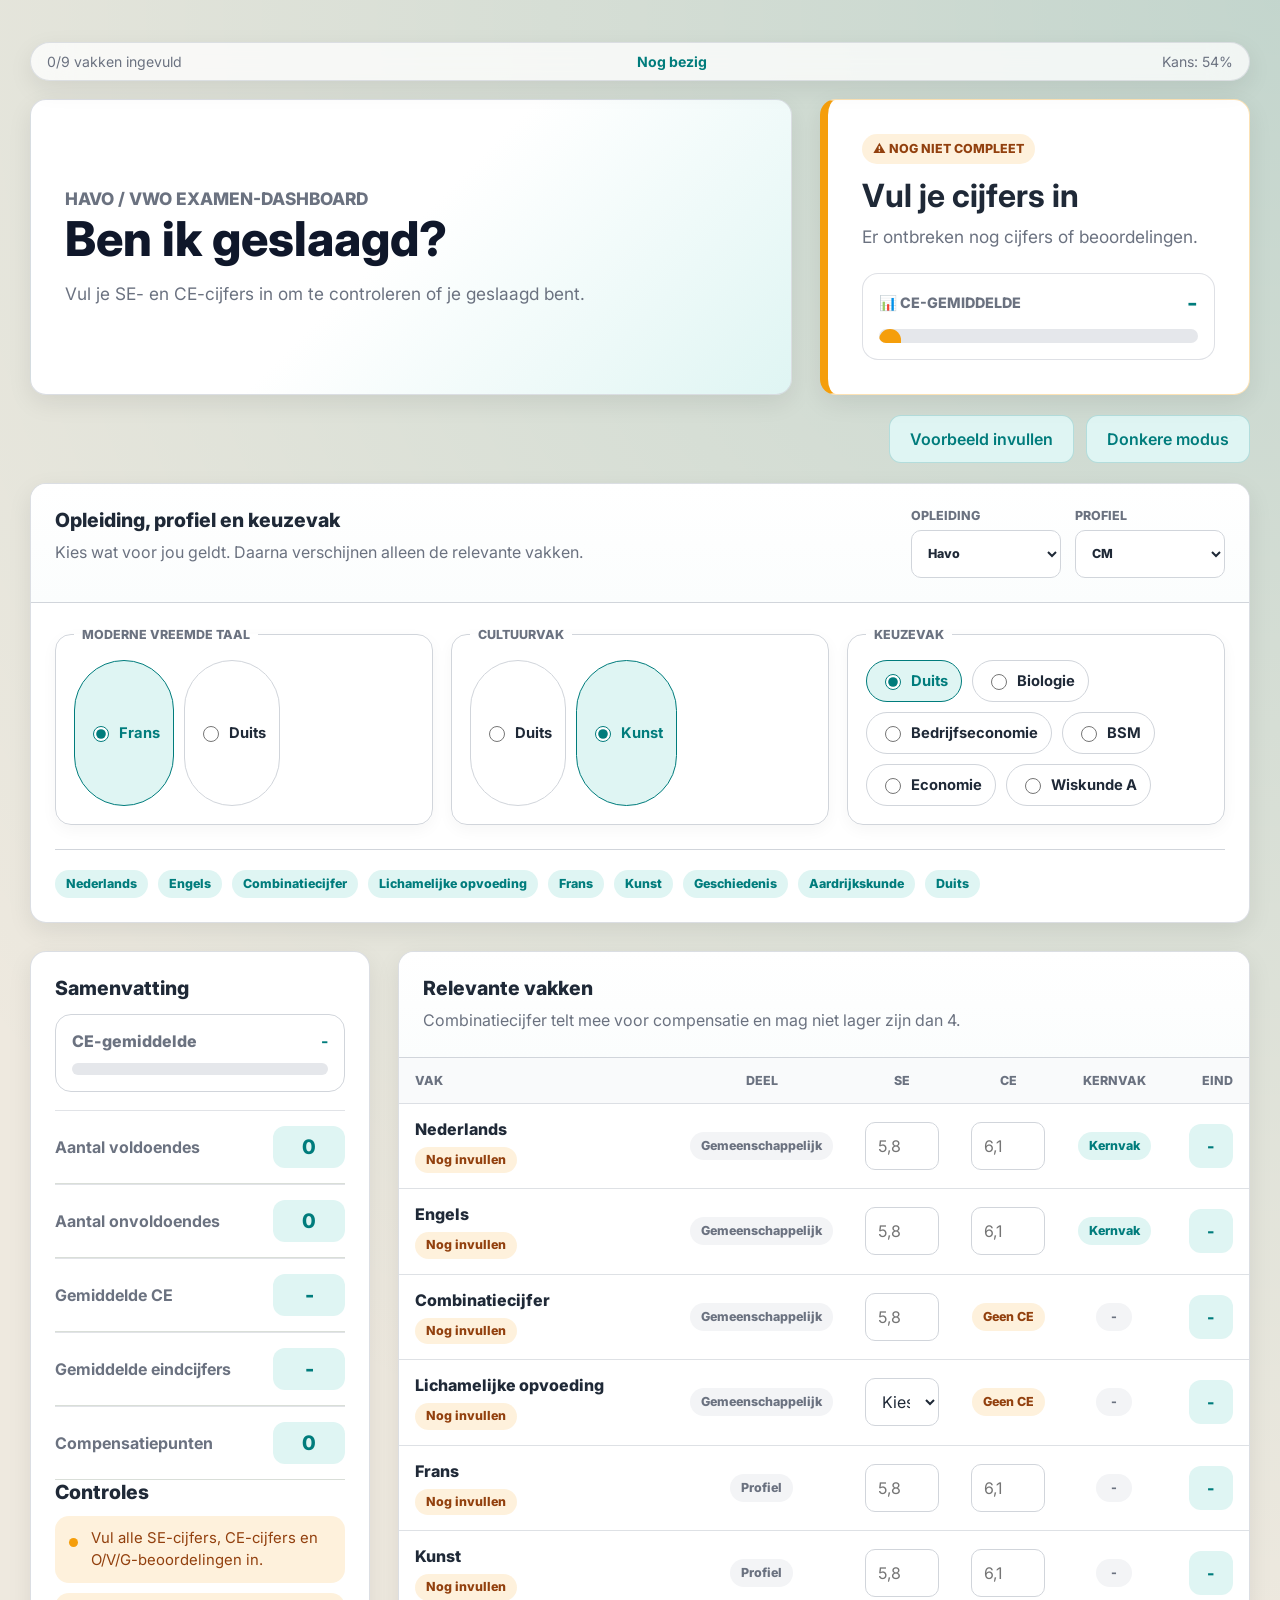
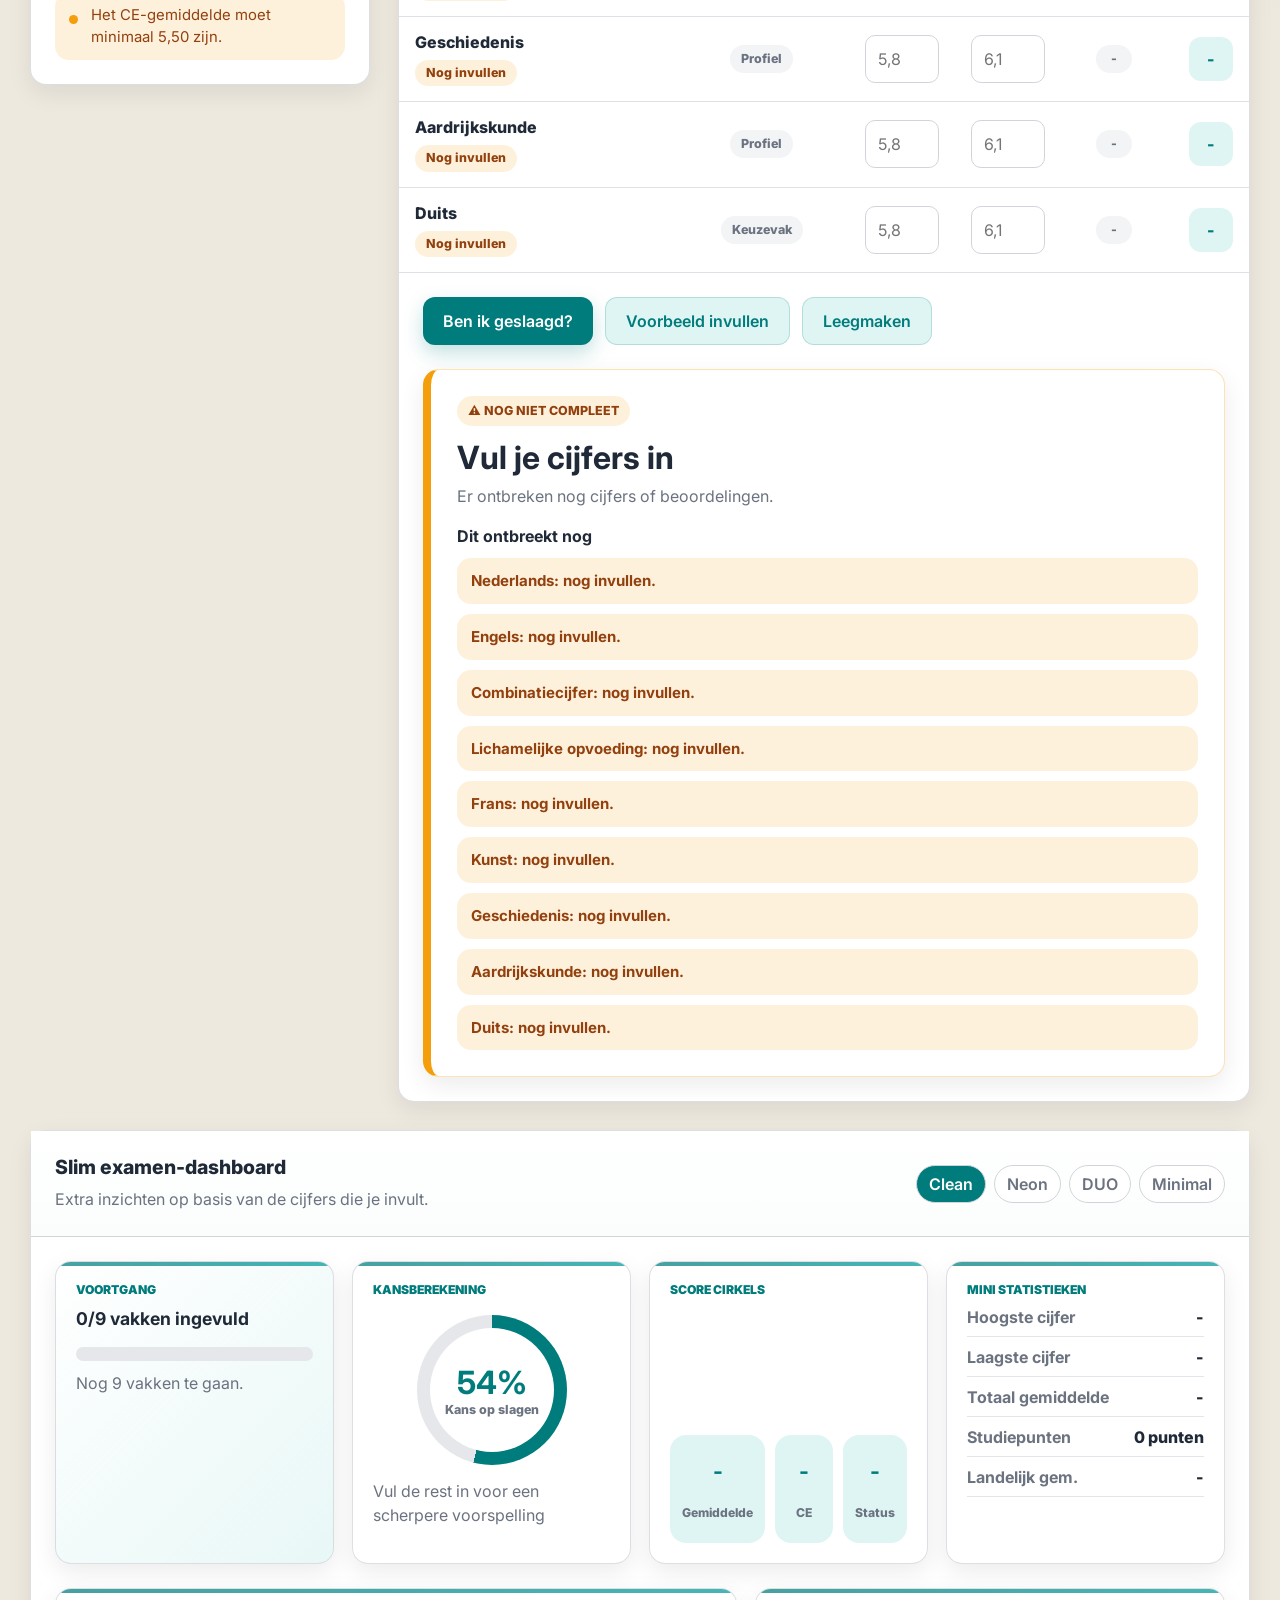
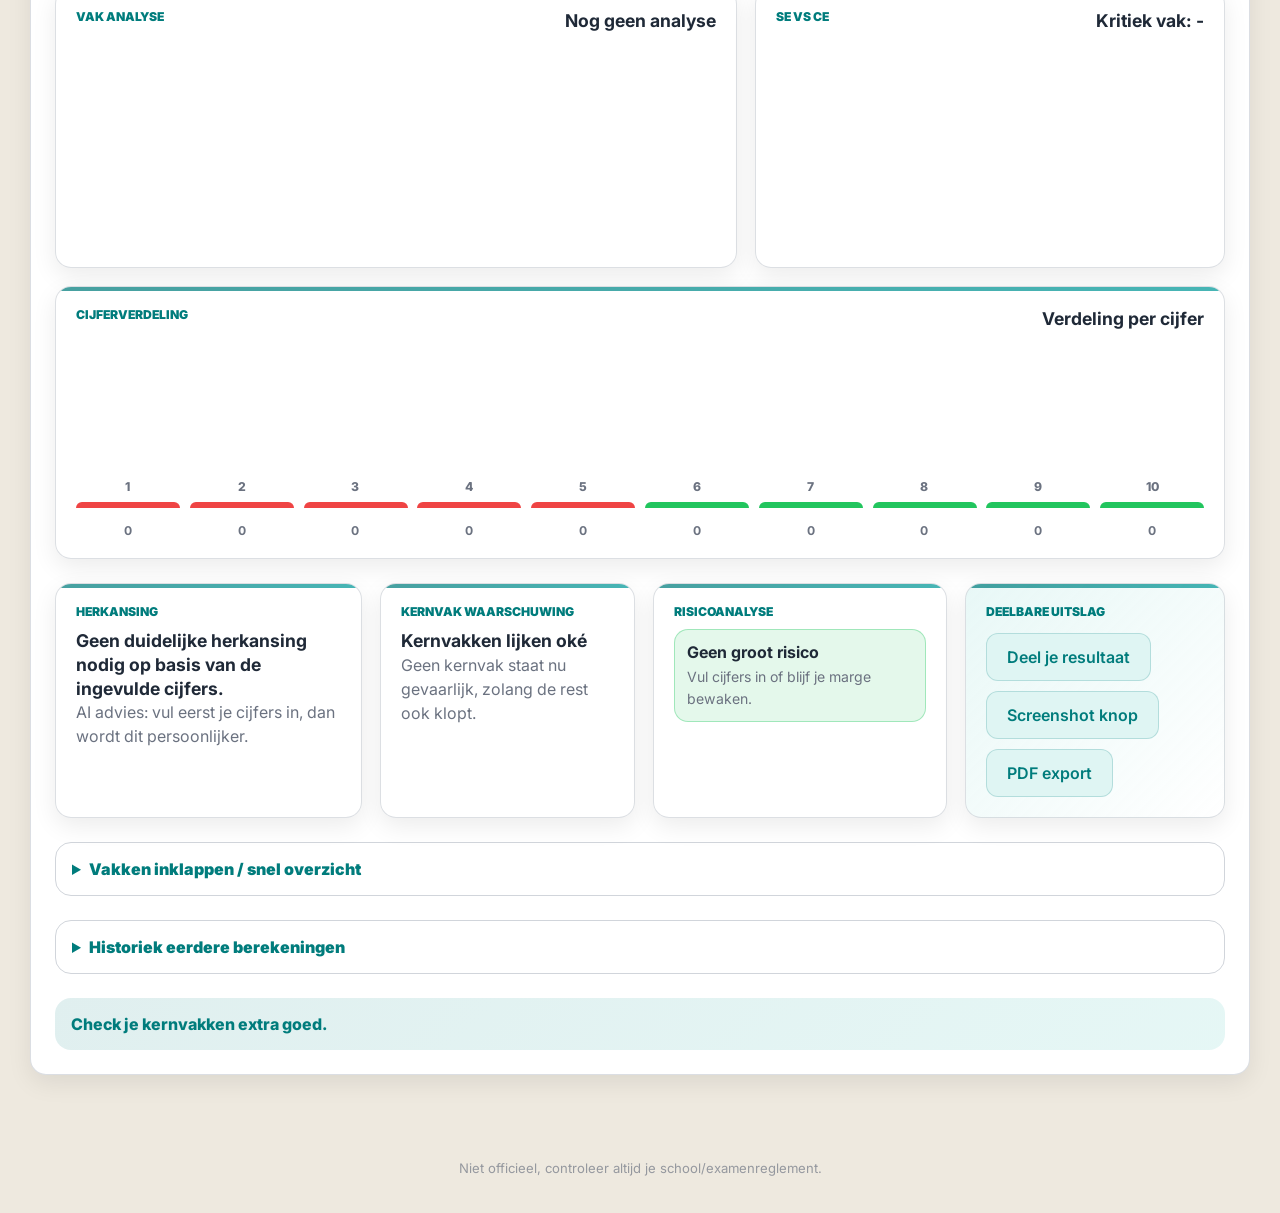
==== commit 1275f7a9: "Add files via upload" ====
--- a/index.html
+++ b/index.html
@@ -15,8 +15,12 @@
     <link rel="stylesheet" href="dashboard.css" />
   </head>
   <body>
-    <main class="app">
-      <section class="hero">
+    <main class="app">
+      <div class="sticky-status" id="sticky-status">
+        <span id="sticky-filled">0/0 vakken ingevuld</span>
+        <strong id="sticky-status-text">Nog niet compleet</strong>
+        <span id="sticky-chance">Kans: -</span>
+      </div>      <section class="hero">
         <div>
           <p class="eyebrow">Havo / vwo examen-dashboard</p>
           <h1>Ben ik geslaagd?</h1>
@@ -26,6 +30,10 @@
           <span id="top-label">Nog niet compleet</span>
           <strong id="top-title">Vul je cijfers in</strong>
           <p id="top-copy">De uitslag verschijnt zodra alle cijfers compleet zijn.</p>
+          <div class="top-ce-widget" aria-label="CE gemiddelde balk">
+            <div class="top-ce-head"><span>📊 CE-gemiddelde</span><strong id="top-ce-avg">-</strong></div>
+            <div class="top-progress-track"><span id="top-ce-bar"></span></div>
+          </div>
         </div>
       </section>
 
@@ -92,8 +100,104 @@
             <div id="details" class="details"></div>
           </div>
         </section>
-      </section>
-    </main>
+      </section>
+
+      <section class="smart-dashboard panel" id="smart-dashboard">
+        <div class="panel-head">
+          <div>
+            <h2>Slim examen-dashboard</h2>
+            <p>Extra inzichten op basis van de cijfers die je invult.</p>
+          </div>
+          <div class="theme-pills" aria-label="Thema kiezen">
+            <button class="mini-theme" type="button" data-theme="clean">Clean</button>
+            <button class="mini-theme" type="button" data-theme="neon">Neon</button>
+            <button class="mini-theme" type="button" data-theme="duo">DUO</button>
+            <button class="mini-theme" type="button" data-theme="minimal">Minimal</button>
+          </div>
+        </div>
+
+        <div class="smart-grid">          <article class="smart-card progress-card">
+            <span class="card-kicker">Voortgang</span>
+            <strong id="progress-filled-title">0/0 vakken ingevuld</strong>
+            <div class="dashboard-progress"><span id="dashboard-progress-bar"></span></div>
+            <p id="progress-helper">Vul alle cijfers in voor een definitieve uitslag.</p>
+          </article>
+          <article class="smart-card chance-card">
+            <span class="card-kicker">Kansberekening</span>
+            <div class="score-circle" id="chance-circle"><strong id="chance-value">-</strong><span>Kans op slagen</span></div>
+            <p id="motivation-text">Vul je cijfers in voor persoonlijk advies.</p>
+          </article>
+          <article class="smart-card score-card">
+            <span class="card-kicker">Score cirkels</span>
+            <div class="circle-row">
+              <div class="mini-circle"><strong id="circle-average">-</strong><span>Gemiddelde</span></div>
+              <div class="mini-circle"><strong id="circle-ce">-</strong><span>CE</span></div>
+              <div class="mini-circle"><strong id="circle-status">-</strong><span>Status</span></div>
+            </div>
+          </article>
+          <article class="smart-card stats-card">
+            <span class="card-kicker">Mini statistieken</span>
+            <dl>
+              <div><dt>Hoogste cijfer</dt><dd id="highest-grade">-</dd></div>
+              <div><dt>Laagste cijfer</dt><dd id="lowest-grade">-</dd></div>
+              <div><dt>Totaal gemiddelde</dt><dd id="total-average">-</dd></div>
+              <div><dt>Studiepunten</dt><dd id="study-points">-</dd></div>
+              <div><dt>Landelijk gem.</dt><dd id="national-compare">-</dd></div>
+            </dl>
+          </article>
+        </div>
+
+        <div class="analysis-grid">
+          <article class="smart-card wide-card">
+            <div class="card-title-row"><span class="card-kicker">Vak analyse</span><strong id="best-worst-summary">Nog geen analyse</strong></div>
+            <div id="grade-chart" class="grade-chart"></div>
+          </article>
+          <article class="smart-card wide-card">
+            <div class="card-title-row"><span class="card-kicker">SE vs CE</span><strong id="critical-subject">Kritiek vak: -</strong></div>
+            <div id="se-ce-chart" class="compare-chart"></div>
+          </article>
+          <article class="smart-card wide-card">
+            <div class="card-title-row"><span class="card-kicker">Cijferverdeling</span><strong id="distribution-title">Verdeling per cijfer</strong></div>
+            <div id="distribution-chart" class="distribution-chart"></div>
+          </article>
+        </div>
+
+        <div class="smart-grid lower-grid">
+          <article class="smart-card">
+            <span class="card-kicker">Herkansing</span>
+            <strong id="retake-advice">Vul je cijfers in voor advies.</strong>
+            <p id="ai-advice">AI advies: focus vooral op de vakken met de laagste marge.</p>
+          </article>          <article class="smart-card">
+            <span class="card-kicker">Kernvak waarschuwing</span>
+            <strong id="core-warning-title">Nog controleren</strong>
+            <p id="core-warning-text">Nederlands, Engels en wiskunde worden extra bewaakt.</p>
+          </article>
+                    <article class="smart-card">
+            <span class="card-kicker">Risicoanalyse</span>
+            <div id="risk-list" class="risk-list"></div>
+          </article>
+          <article class="smart-card share-card">
+            <span class="card-kicker">Deelbare uitslag</span>
+            <div class="share-actions">
+              <button id="share-result" class="ghost" type="button">Deel je resultaat</button>
+              <button id="screenshot-result" class="ghost" type="button">Screenshot knop</button>
+              <button id="pdf-result" class="ghost" type="button">PDF export</button>
+            </div>
+          </article>
+        </div>
+
+        <details class="collapsible-subjects">
+          <summary>Vakken inklappen / snel overzicht</summary>
+          <div id="collapsed-subject-list"></div>
+        </details>
+
+        <details class="history-panel">
+          <summary>Historiek eerdere berekeningen</summary>
+          <div id="history-list"></div>
+        </details>
+
+        <div class="tips-strip" id="tips-strip">Tip: begin met het vak waar je met weinig winst veel verschil maakt.</div>
+      </section>    </main>
 
     <template id="row-template">
       <tr>
@@ -111,3 +215,7 @@
     <script src="script.js"></script>
   </body>
 </html>
+
+
+
+
--- a/dashboard.css
+++ b/dashboard.css
@@ -444,3 +444,607 @@
   .metric { grid-template-columns: 1fr; }
   .metric strong { width: 100%; }
 }
+
+html.dark-mode .panel,
+html.dark-mode .result-card,
+html.dark-mode .inline-result,
+html.dark-mode .hero > div:first-child,
+body.dark-mode .panel,
+body.dark-mode .result-card,
+body.dark-mode .inline-result,
+body.dark-mode .hero > div:first-child {
+  background: #182321;
+  border-color: #33413e;
+}
+
+html.dark-mode .toolbar .ghost,
+body.dark-mode .toolbar .ghost {
+  background: rgba(0, 153, 153, 0.18);
+  color: #9ff3ec;
+  border-color: rgba(159, 243, 236, 0.22);
+}
+
+/* Reliable dark mode layer */
+html.dark-mode,
+body.dark-mode {
+  --bg: #101816;
+  --card: #182321;
+  --text: #e5e7eb;
+  --muted: #a7b0bd;
+  --border: #33413e;
+  --accent-soft: rgba(0, 153, 153, 0.16);
+}
+html.dark-mode body,
+body.dark-mode {
+  background: #101816;
+  color: #e5e7eb;
+}
+html.dark-mode h1,
+body.dark-mode h1 { color: #e8fffb; }
+html.dark-mode .panel,
+html.dark-mode .result-card,
+html.dark-mode .inline-result,
+html.dark-mode .hero > div:first-child,
+body.dark-mode .panel,
+body.dark-mode .result-card,
+body.dark-mode .inline-result,
+body.dark-mode .hero > div:first-child {
+  background: #182321;
+  border-color: #33413e;
+}
+html.dark-mode .panel-head,
+body.dark-mode .panel-head {
+  background: linear-gradient(135deg, #182321, #1f2d2b);
+}
+html.dark-mode input,
+html.dark-mode select,
+html.dark-mode fieldset,
+html.dark-mode .choice,
+html.dark-mode .ce-progress,
+body.dark-mode input,
+body.dark-mode select,
+body.dark-mode fieldset,
+body.dark-mode .choice,
+body.dark-mode .ce-progress {
+  background: #111b19;
+  color: #e5e7eb;
+  border-color: #33413e;
+}
+html.dark-mode th,
+html.dark-mode .rules li,
+body.dark-mode th,
+body.dark-mode .rules li { background: #111b19; }
+html.dark-mode .kind,
+html.dark-mode .core,
+body.dark-mode .kind,
+body.dark-mode .core { background: #253230; color: #a7b0bd; }
+html.dark-mode .progress-track,
+body.dark-mode .progress-track { background: #253230; }
+html.dark-mode .toolbar .ghost,
+body.dark-mode .toolbar .ghost {
+  background: rgba(0, 153, 153, 0.18);
+  color: #9ff3ec;
+  border-color: rgba(159, 243, 236, 0.22);
+}
+
+.top-ce-widget {
+  margin-top: 22px;
+  border: 1px solid rgba(209, 213, 219, 0.72);
+  border-radius: 16px;
+  background: rgba(255, 255, 255, 0.72);
+  padding: 16px;
+}
+.top-ce-head {
+  display: flex;
+  align-items: center;
+  justify-content: space-between;
+  gap: 16px;
+  margin-bottom: 12px;
+}
+.top-ce-head span {
+  width: auto;
+  min-height: 0;
+  padding: 0;
+  background: transparent;
+  color: var(--muted);
+  font-size: 0.9rem;
+  font-weight: 800;
+}
+.top-ce-head strong {
+  margin: 0;
+  color: var(--accent);
+  font-size: 1.45rem;
+}
+.top-progress-track {
+  height: 14px;
+  overflow: hidden;
+  border-radius: 999px;
+  background: #e5e7eb;
+}
+.top-progress-track span {
+  display: block;
+  width: 0%;
+  height: 100%;
+  border-radius: inherit;
+  background: var(--warning);
+  transition: width 0.35s ease, background 0.2s ease;
+}
+.top-progress-track span.is-good { background: var(--success); }
+.top-progress-track span.is-low { background: var(--error); }
+.footer {
+  opacity: 0.68;
+  font-size: 0.82rem;
+  line-height: 1.5;
+}
+.footer:hover { opacity: 0.9; }
+html.dark-mode .top-ce-widget,
+body.dark-mode .top-ce-widget {
+  background: rgba(17, 27, 25, 0.78);
+  border-color: #33413e;
+}
+html.dark-mode .top-progress-track,
+body.dark-mode .top-progress-track { background: #253230; }
+
+.sticky-status {
+  position: sticky;
+  top: 10px;
+  z-index: 30;
+  display: flex;
+  align-items: center;
+  justify-content: space-between;
+  gap: 14px;
+  margin-bottom: 18px;
+  border: 1px solid rgba(209, 213, 219, 0.74);
+  border-radius: 999px;
+  background: rgba(255, 255, 255, 0.76);
+  backdrop-filter: blur(18px);
+  box-shadow: 0 8px 25px rgba(0, 0, 0, 0.08);
+  padding: 10px 16px;
+  color: var(--muted);
+  font-size: 0.88rem;
+}
+.sticky-status strong { color: var(--accent); }
+.smart-dashboard { overflow: visible; }
+.theme-pills { display: flex; flex-wrap: wrap; gap: 8px; }
+.mini-theme {
+  min-height: 38px;
+  border-radius: 999px;
+  padding: 8px 12px;
+  background: #ffffff;
+  border: 1px solid var(--border);
+  color: var(--muted);
+}
+.mini-theme.active,
+.mini-theme:hover { background: var(--accent); color: #ffffff; }
+.smart-grid,
+.analysis-grid {
+  display: grid;
+  grid-template-columns: repeat(4, minmax(0, 1fr));
+  gap: 18px;
+  padding: 24px;
+}
+.analysis-grid { grid-template-columns: repeat(2, minmax(0, 1fr)); padding-top: 0; }
+.lower-grid { padding-top: 0; }
+.smart-card {
+  border: 1px solid rgba(209, 213, 219, 0.76);
+  border-radius: 16px;
+  background: rgba(255, 255, 255, 0.84);
+  box-shadow: 0 8px 25px rgba(0, 0, 0, 0.08);
+  padding: 20px;
+  transition: all 0.2s ease;
+  backdrop-filter: blur(14px);
+}
+.smart-card:hover {
+  transform: translateY(-2px);
+  box-shadow: 0 12px 30px rgba(0, 0, 0, 0.12);
+}
+.card-kicker {
+  display: block;
+  margin-bottom: 10px;
+  color: var(--accent);
+  font-size: 0.76rem;
+  font-weight: 900;
+  text-transform: uppercase;
+}
+.smart-card > strong,
+.card-title-row strong {
+  display: block;
+  color: var(--text);
+  font-size: 1.1rem;
+  line-height: 1.35;
+}
+.smart-card p { color: var(--muted); line-height: 1.5; }
+.countdown-card input { margin-top: 10px; }
+.score-circle {
+  --score: 0deg;
+  width: 150px;
+  height: 150px;
+  display: grid;
+  place-items: center;
+  margin: 8px auto 14px;
+  border-radius: 50%;
+  background: conic-gradient(var(--accent) var(--score), #e5e7eb 0deg);
+  position: relative;
+}
+.score-circle::after {
+  content: "";
+  position: absolute;
+  inset: 13px;
+  border-radius: inherit;
+  background: var(--card);
+}
+.score-circle strong,
+.score-circle span { position: relative; z-index: 1; text-align: center; }
+.score-circle strong { align-self: end; color: var(--accent); font-size: 2rem; }
+.score-circle span { align-self: start; color: var(--muted); font-size: 0.78rem; font-weight: 800; }
+.circle-row { display: grid; grid-template-columns: repeat(3, 1fr); gap: 10px; }
+.mini-circle {
+  display: grid;
+  place-items: center;
+  min-height: 108px;
+  border-radius: 16px;
+  background: var(--accent-soft);
+  text-align: center;
+  padding: 12px;
+}
+.mini-circle strong { color: var(--accent); font-size: 1.35rem; }
+.mini-circle span { color: var(--muted); font-size: 0.76rem; font-weight: 800; }
+.stats-card dl { display: grid; gap: 10px; margin: 0; }
+.stats-card dl div {
+  display: flex;
+  justify-content: space-between;
+  gap: 12px;
+  border-bottom: 1px solid rgba(209, 213, 219, 0.62);
+  padding-bottom: 9px;
+}
+.stats-card dt { color: var(--muted); font-weight: 700; }
+.stats-card dd { margin: 0; color: var(--text); font-weight: 800; text-align: right; }
+.wide-card { min-height: 280px; }
+.card-title-row { display: flex; align-items: start; justify-content: space-between; gap: 16px; margin-bottom: 16px; }
+.grade-chart,
+.compare-chart { display: grid; gap: 10px; }
+.chart-row,
+.compare-row {
+  display: grid;
+  grid-template-columns: 150px minmax(0, 1fr) 34px;
+  gap: 12px;
+  align-items: center;
+  color: var(--muted);
+  font-size: 0.86rem;
+}
+.chart-row div,
+.compare-bars {
+  min-height: 12px;
+  overflow: hidden;
+  border-radius: 999px;
+  background: #e5e7eb;
+}
+.chart-row b {
+  display: block;
+  height: 12px;
+  border-radius: inherit;
+  background: var(--success);
+}
+.chart-row.danger b { background: var(--error); }
+.chart-row strong { color: var(--text); }
+.compare-row { grid-template-columns: 150px minmax(0, 1fr); }
+.compare-bars { display: grid; gap: 4px; background: transparent; }
+.compare-bars i,
+.compare-bars b {
+  display: block;
+  min-width: 42px;
+  border-radius: 999px;
+  padding: 3px 8px;
+  color: #ffffff;
+  font-size: 0.72rem;
+  font-style: normal;
+  font-weight: 800;
+}
+.compare-bars i { background: var(--accent); }
+.compare-bars b { background: var(--warning); }
+.timer-actions,
+.share-actions { display: flex; flex-wrap: wrap; gap: 10px; margin-top: 14px; }
+#pomodoro-time { font-size: 2.1rem; color: var(--accent); }
+.stress-track {
+  height: 14px;
+  overflow: hidden;
+  border-radius: 999px;
+  background: #e5e7eb;
+  margin: 14px 0;
+}
+.stress-track span {
+  display: block;
+  width: 0%;
+  height: 100%;
+  border-radius: inherit;
+  background: linear-gradient(90deg, var(--success), var(--warning), var(--error));
+  transition: width 0.3s ease;
+}
+.collapsible-subjects {
+  margin: 0 24px 24px;
+  border: 1px solid var(--border);
+  border-radius: 16px;
+  background: rgba(255,255,255,0.78);
+  padding: 16px;
+}
+.collapsible-subjects summary { cursor: pointer; color: var(--accent); font-weight: 900; }
+#collapsed-subject-list { display: flex; flex-wrap: wrap; gap: 8px; margin-top: 14px; }
+#collapsed-subject-list span {
+  border-radius: 999px;
+  background: var(--accent-soft);
+  color: var(--accent);
+  padding: 7px 10px;
+  font-size: 0.82rem;
+  font-weight: 800;
+}
+.tips-strip {
+  margin: 0 24px 24px;
+  border-radius: 16px;
+  background: linear-gradient(135deg, rgba(0,124,124,0.12), rgba(223,245,243,0.8));
+  color: var(--accent);
+  padding: 16px;
+  font-weight: 800;
+}
+body[data-theme="neon"] {
+  --accent: #00e5d4;
+  --accent-hover: #2fffea;
+  --accent-soft: rgba(0, 229, 212, 0.16);
+}
+body[data-theme="neon"] .smart-card,
+body[data-theme="neon"] .panel { box-shadow: 0 0 26px rgba(0, 229, 212, 0.16); }
+body[data-theme="duo"] { --accent: #154273; --accent-hover: #01689b; --accent-soft: rgba(1,104,155,0.12); }
+body[data-theme="minimal"] .smart-card,
+body[data-theme="minimal"] .panel,
+body[data-theme="minimal"] .result-card { box-shadow: none; }
+html.dark-mode .sticky-status,
+body.dark-mode .sticky-status,
+html.dark-mode .smart-card,
+body.dark-mode .smart-card,
+html.dark-mode .collapsible-subjects,
+body.dark-mode .collapsible-subjects {
+  background: rgba(24, 35, 33, 0.82);
+  border-color: #33413e;
+}
+html.dark-mode .chart-row div,
+html.dark-mode .stress-track,
+body.dark-mode .chart-row div,
+body.dark-mode .stress-track { background: #253230; }
+@media (max-width: 980px) {
+  .smart-grid,
+  .analysis-grid { grid-template-columns: repeat(2, minmax(0, 1fr)); }
+}
+@media (max-width: 680px) {
+  .sticky-status { position: static; border-radius: 16px; display: grid; text-align: center; }
+  .smart-grid,
+  .analysis-grid { grid-template-columns: 1fr; padding: 18px; }
+  .lower-grid { padding-top: 0; }
+  .chart-row,
+  .compare-row { grid-template-columns: 1fr; gap: 6px; }
+  .card-title-row { display: grid; }
+  .timer-actions,
+  .share-actions { display: grid; }
+}
+@media print {
+  .toolbar,
+  .theme-pills,
+  .actions,
+  .timer-actions,
+  .share-actions { display: none !important; }
+  body { background: #ffffff; }
+  .panel,
+  .smart-card,
+  .result-card { box-shadow: none; }
+}
+
+body.time-day:not(.dark-mode) {
+  background: radial-gradient(circle at top right, rgba(223, 245, 243, 0.95), transparent 34%), #f4f1ea;
+}
+body.time-night:not(.dark-mode) {
+  background: radial-gradient(circle at top right, rgba(0, 124, 124, 0.18), transparent 36%), #eee9df;
+}
+.history-panel {
+  margin: 0 24px 24px;
+  border: 1px solid var(--border);
+  border-radius: 16px;
+  background: rgba(255,255,255,0.72);
+  padding: 16px;
+}
+.history-panel summary {
+  cursor: pointer;
+  color: var(--accent);
+  font-weight: 900;
+}
+#history-list {
+  display: grid;
+  gap: 8px;
+  margin-top: 12px;
+  color: var(--muted);
+  font-size: 0.88rem;
+}
+#history-list span {
+  border-radius: 12px;
+  background: var(--accent-soft);
+  color: var(--accent);
+  padding: 9px 11px;
+  font-weight: 800;
+}
+html.dark-mode .history-panel,
+body.dark-mode .history-panel {
+  background: rgba(24, 35, 33, 0.82);
+  border-color: #33413e;
+}
+
+.dashboard-progress {
+  height: 14px;
+  overflow: hidden;
+  border-radius: 999px;
+  background: #e5e7eb;
+  margin: 16px 0 10px;
+}
+.dashboard-progress span {
+  display: block;
+  width: 0%;
+  height: 100%;
+  border-radius: inherit;
+  background: linear-gradient(90deg, var(--warning), var(--accent), var(--success));
+  transition: width 0.45s ease;
+}
+.distribution-chart {
+  display: grid;
+  grid-template-columns: repeat(10, minmax(22px, 1fr));
+  gap: 10px;
+  align-items: end;
+  min-height: 190px;
+  padding-top: 18px;
+}
+.distribution-bar {
+  display: grid;
+  grid-template-rows: 22px 1fr 22px;
+  gap: 8px;
+  align-items: end;
+  text-align: center;
+  color: var(--muted);
+  font-size: 0.76rem;
+  font-weight: 800;
+}
+.distribution-bar b {
+  display: block;
+  width: 100%;
+  min-height: 6px;
+  border-radius: 999px 999px 6px 6px;
+  background: var(--success);
+  animation: barGrow 0.42s ease both;
+}
+.distribution-bar.danger b { background: var(--error); }
+.risk-list { display: grid; gap: 10px; }
+.risk-item {
+  border-radius: 14px;
+  border: 1px solid var(--border);
+  background: #f9fafb;
+  padding: 12px;
+  transition: all 0.2s ease;
+}
+.risk-item:hover { transform: translateY(-2px); box-shadow: var(--shadow); }
+.risk-item strong { display: block; margin-bottom: 4px; color: var(--text); }
+.risk-item span { color: var(--muted); font-size: 0.88rem; line-height: 1.45; }
+.risk-item.good { border-color: rgba(34,197,94,0.35); background: rgba(34,197,94,0.12); }
+.risk-item.warning { border-color: rgba(245,158,11,0.35); background: rgba(245,158,11,0.14); }
+.risk-item.error { border-color: rgba(239,68,68,0.35); background: rgba(239,68,68,0.11); }
+@keyframes barGrow {
+  from { transform: scaleY(0.25); opacity: 0.55; }
+  to { transform: scaleY(1); opacity: 1; }
+}
+@supports (background: conic-gradient(red, blue)) {
+  .score-circle { transition: transform 0.25s ease; }
+  .score-circle:hover { transform: scale(1.03); }
+}
+button:active { transform: scale(0.98); }
+button:focus-visible,
+.choice:focus-within,
+.mini-theme:focus-visible {
+  outline: none;
+  box-shadow: 0 0 0 4px rgba(0,124,124,0.18);
+}
+html.dark-mode .dashboard-progress,
+body.dark-mode .dashboard-progress,
+html.dark-mode .chart-row div,
+body.dark-mode .chart-row div { background: #253230; }
+html.dark-mode .risk-item,
+body.dark-mode .risk-item { background: #111b19; border-color: #33413e; }
+@media (max-width: 680px) {
+  .distribution-chart { gap: 6px; min-height: 150px; }
+  .distribution-bar { font-size: 0.68rem; }
+  .smart-card { padding: 18px; }
+}
+
+/* Cleaner dashboard distribution */
+.smart-dashboard > .panel-head {
+  align-items: center;
+}
+.smart-dashboard .smart-grid:first-of-type {
+  grid-template-columns: 1.15fr 1fr 1.15fr 1.1fr;
+  align-items: stretch;
+}
+.analysis-grid {
+  grid-template-columns: minmax(0, 1.45fr) minmax(320px, 1fr);
+  align-items: stretch;
+}
+.analysis-grid .wide-card:nth-child(3) {
+  grid-column: 1 / -1;
+  min-height: 240px;
+}
+.lower-grid {
+  grid-template-columns: minmax(0, 1.2fr) minmax(0, 1fr) minmax(0, 1.15fr) minmax(260px, 0.8fr);
+}
+.lower-grid .share-card {
+  background: linear-gradient(135deg, rgba(223,245,243,0.72), rgba(255,255,255,0.86));
+}
+.smart-card {
+  position: relative;
+  overflow: hidden;
+}
+.smart-card::before {
+  content: "";
+  position: absolute;
+  inset: 0 0 auto;
+  height: 4px;
+  background: linear-gradient(90deg, var(--accent), var(--accent-hover));
+  opacity: 0.72;
+}
+.chance-card,
+.score-card {
+  display: grid;
+  align-content: space-between;
+}
+.progress-card {
+  background: linear-gradient(135deg, #ffffff, rgba(223,245,243,0.72));
+}
+.card-title-row strong {
+  text-align: right;
+  max-width: 52ch;
+}
+.grade-chart,
+.compare-chart,
+.distribution-chart,
+.risk-list {
+  margin-top: 6px;
+}
+.share-actions button {
+  justify-content: center;
+}
+@media (max-width: 1120px) {
+  .smart-dashboard .smart-grid:first-of-type,
+  .lower-grid {
+    grid-template-columns: repeat(2, minmax(0, 1fr));
+  }
+  .analysis-grid {
+    grid-template-columns: 1fr;
+  }
+  .analysis-grid .wide-card:nth-child(3) {
+    grid-column: auto;
+  }
+}
+@media (max-width: 680px) {
+  .smart-dashboard .smart-grid:first-of-type,
+  .lower-grid,
+  .analysis-grid {
+    grid-template-columns: 1fr;
+    gap: 14px;
+    padding-left: 16px;
+    padding-right: 16px;
+  }
+  .smart-dashboard > .panel-head {
+    gap: 18px;
+  }
+  .theme-pills {
+    display: grid;
+    grid-template-columns: repeat(2, 1fr);
+    width: 100%;
+  }
+  .mini-theme {
+    width: 100%;
+  }
+  .card-title-row strong {
+    text-align: left;
+  }
+}
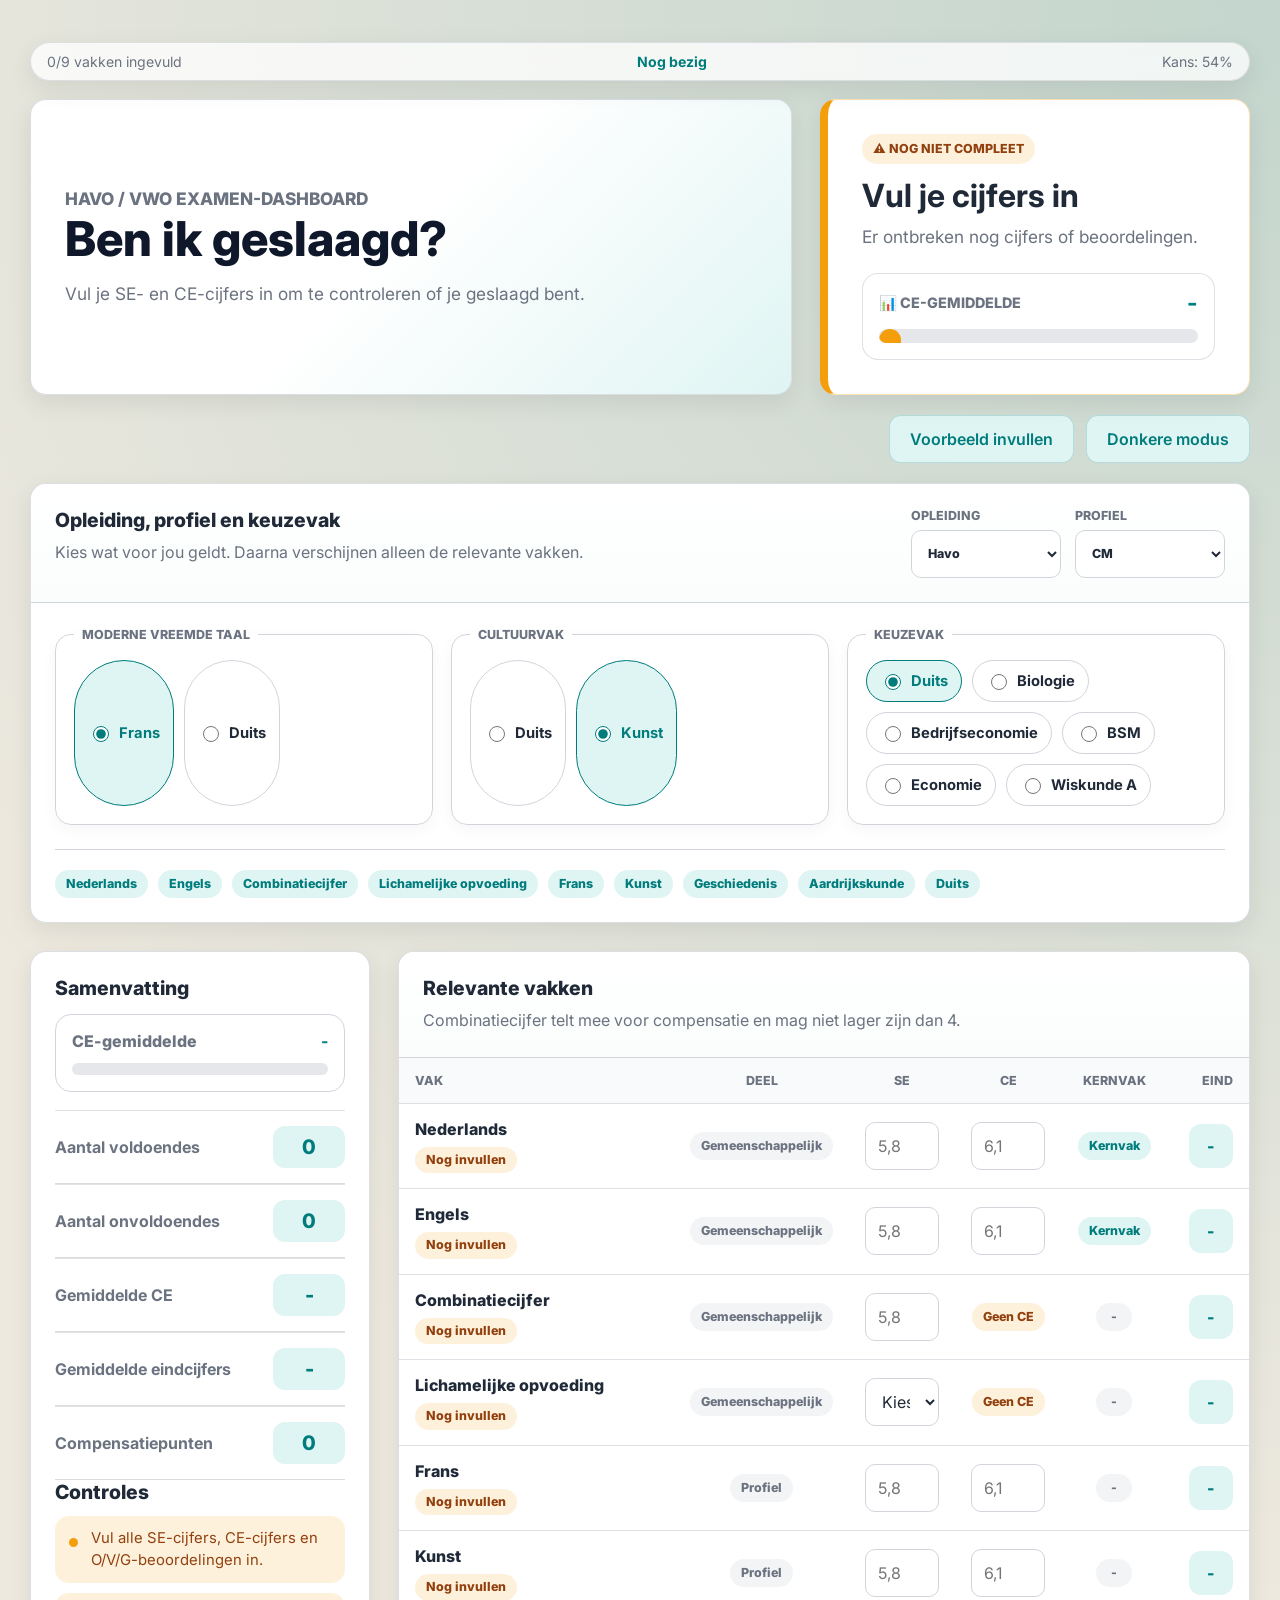
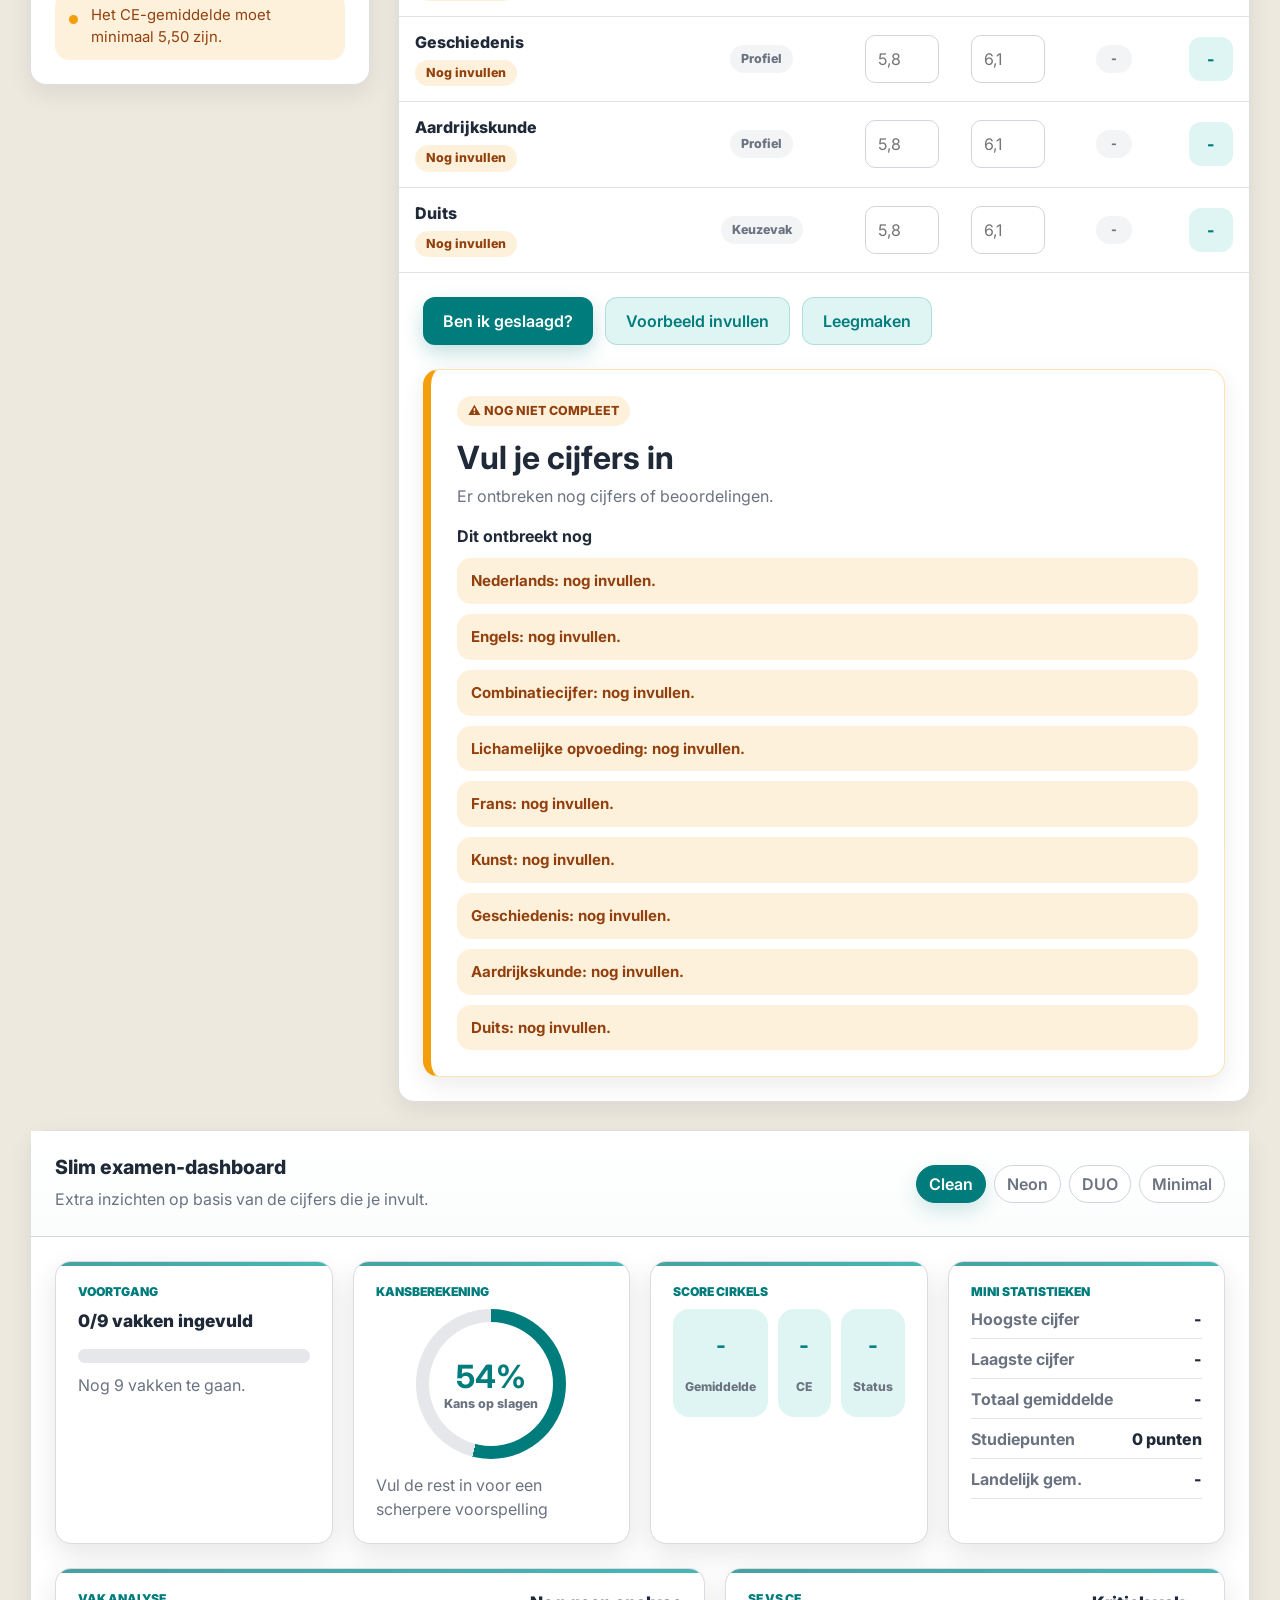
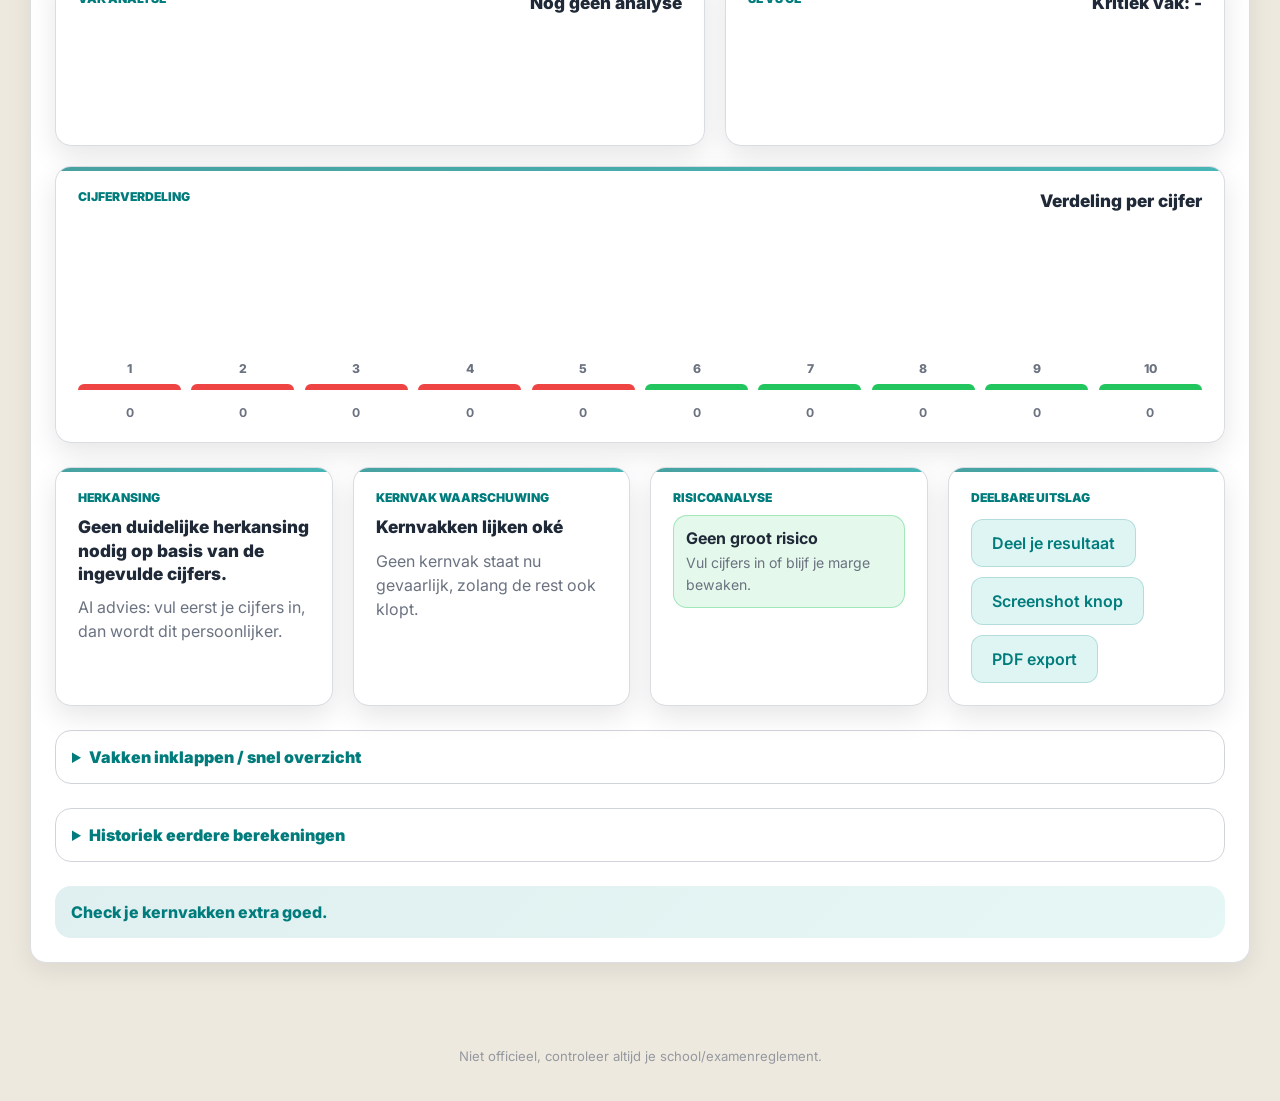
==== commit cdb4cb12: "Add files via upload" ====
--- a/index.html
+++ b/index.html
@@ -12,7 +12,7 @@
     <link rel="icon" href="favicon.svg" type="image/svg+xml" />
     <link rel="manifest" href="site.webmanifest" />
     <link rel="stylesheet" href="styles.css" />
-    <link rel="stylesheet" href="dashboard.css" />
+    <link rel="stylesheet" href="dashboard.css?v=20260514-2" />
   </head>
   <body>
     <main class="app">
@@ -116,7 +116,8 @@
           </div>
         </div>
 
-        <div class="smart-grid">          <article class="smart-card progress-card">
+        <div class="smart-grid">
+          <article class="smart-card progress-card">
             <span class="card-kicker">Voortgang</span>
             <strong id="progress-filled-title">0/0 vakken ingevuld</strong>
             <div class="dashboard-progress"><span id="dashboard-progress-bar"></span></div>
@@ -167,7 +168,8 @@
             <span class="card-kicker">Herkansing</span>
             <strong id="retake-advice">Vul je cijfers in voor advies.</strong>
             <p id="ai-advice">AI advies: focus vooral op de vakken met de laagste marge.</p>
-          </article>          <article class="smart-card">
+          </article>
+          <article class="smart-card">
             <span class="card-kicker">Kernvak waarschuwing</span>
             <strong id="core-warning-title">Nog controleren</strong>
             <p id="core-warning-text">Nederlands, Engels en wiskunde worden extra bewaakt.</p>
@@ -219,3 +221,5 @@
 
 
 
+
+
--- a/dashboard.css
+++ b/dashboard.css
@@ -1048,3 +1048,154 @@
     text-align: left;
   }
 }
+
+/* Final smart dashboard layout guard */
+#smart-dashboard {
+  overflow: visible !important;
+}
+#smart-dashboard .panel-head {
+  display: flex !important;
+  align-items: center !important;
+  justify-content: space-between !important;
+  gap: 24px !important;
+}
+#smart-dashboard .smart-grid,
+#smart-dashboard .analysis-grid,
+#smart-dashboard .lower-grid {
+  display: grid !important;
+  gap: 20px !important;
+  padding: 24px !important;
+}
+#smart-dashboard .smart-grid {
+  grid-template-columns: repeat(4, minmax(0, 1fr)) !important;
+}
+#smart-dashboard .analysis-grid {
+  grid-template-columns: minmax(0, 1.3fr) minmax(320px, 1fr) !important;
+  padding-top: 0 !important;
+}
+#smart-dashboard .analysis-grid .wide-card:nth-child(3) {
+  grid-column: 1 / -1 !important;
+}
+#smart-dashboard .lower-grid {
+  grid-template-columns: repeat(4, minmax(0, 1fr)) !important;
+  padding-top: 0 !important;
+}
+#smart-dashboard .smart-card {
+  display: block !important;
+  min-height: 178px !important;
+  border: 1px solid rgba(209, 213, 219, 0.82) !important;
+  border-radius: 16px !important;
+  background: rgba(255, 255, 255, 0.92) !important;
+  box-shadow: 0 10px 28px rgba(0, 0, 0, 0.10) !important;
+  padding: 22px !important;
+  position: relative !important;
+  overflow: hidden !important;
+  transition: transform 0.2s ease, box-shadow 0.2s ease !important;
+}
+#smart-dashboard .smart-card:hover {
+  transform: translateY(-3px) !important;
+  box-shadow: 0 16px 34px rgba(0, 0, 0, 0.14) !important;
+}
+#smart-dashboard .card-kicker {
+  display: block !important;
+  margin-bottom: 10px !important;
+  color: var(--accent) !important;
+  font-size: 0.76rem !important;
+  font-weight: 900 !important;
+  text-transform: uppercase !important;
+}
+#smart-dashboard .smart-card > strong,
+#smart-dashboard .card-title-row strong {
+  display: block !important;
+  color: var(--text) !important;
+  font-size: 1.08rem !important;
+  font-weight: 850 !important;
+  line-height: 1.35 !important;
+}
+#smart-dashboard .smart-card p {
+  margin: 10px 0 0 !important;
+  color: var(--muted) !important;
+  line-height: 1.5 !important;
+}
+#smart-dashboard .score-circle,
+#smart-dashboard .mini-circle,
+#smart-dashboard .dashboard-progress,
+#smart-dashboard .grade-chart,
+#smart-dashboard .compare-chart,
+#smart-dashboard .distribution-chart,
+#smart-dashboard .risk-list {
+  visibility: visible !important;
+}
+html.dark-mode #smart-dashboard .smart-card,
+body.dark-mode #smart-dashboard .smart-card {
+  background: rgba(24, 35, 33, 0.94) !important;
+  border-color: #33413e !important;
+}
+@media (max-width: 1120px) {
+  #smart-dashboard .smart-grid,
+  #smart-dashboard .lower-grid,
+  #smart-dashboard .analysis-grid {
+    grid-template-columns: repeat(2, minmax(0, 1fr)) !important;
+  }
+  #smart-dashboard .analysis-grid .wide-card:nth-child(3) {
+    grid-column: 1 / -1 !important;
+  }
+}
+@media (max-width: 680px) {
+  #smart-dashboard .panel-head {
+    display: grid !important;
+  }
+  #smart-dashboard .smart-grid,
+  #smart-dashboard .lower-grid,
+  #smart-dashboard .analysis-grid {
+    grid-template-columns: 1fr !important;
+    gap: 14px !important;
+    padding: 16px !important;
+  }
+  #smart-dashboard .analysis-grid .wide-card:nth-child(3) {
+    grid-column: auto !important;
+  }
+}
+
+/* Working visual themes */
+body.theme-clean {
+  --accent: #007c7c;
+  --accent-hover: #009999;
+  --accent-soft: #dff5f3;
+}
+body.theme-neon {
+  --accent: #00d9c8;
+  --accent-hover: #20ffe8;
+  --accent-soft: rgba(0, 217, 200, 0.18);
+  background: radial-gradient(circle at 15% 8%, rgba(0, 217, 200, 0.28), transparent 34%), radial-gradient(circle at 92% 12%, rgba(32, 255, 232, 0.18), transparent 30%), var(--bg) !important;
+}
+body.theme-duo {
+  --accent: #154273;
+  --accent-hover: #01689b;
+  --accent-soft: rgba(1, 104, 155, 0.14);
+  background: #f5f7fa !important;
+}
+body.theme-minimal {
+  --accent: #1f2937;
+  --accent-hover: #374151;
+  --accent-soft: #f3f4f6;
+  background: #f7f7f5 !important;
+}
+body.theme-neon #smart-dashboard .smart-card {
+  border-color: rgba(0, 217, 200, 0.36) !important;
+  box-shadow: 0 0 28px rgba(0, 217, 200, 0.18) !important;
+}
+body.theme-duo #smart-dashboard .smart-card {
+  border-color: rgba(21, 66, 115, 0.18) !important;
+}
+body.theme-minimal #smart-dashboard .smart-card,
+body.theme-minimal .panel,
+body.theme-minimal .result-card {
+  box-shadow: 0 3px 12px rgba(0,0,0,0.06) !important;
+}
+#smart-dashboard .mini-theme.active {
+  background: var(--accent) !important;
+  color: #ffffff !important;
+  border-color: var(--accent) !important;
+  box-shadow: 0 8px 20px rgba(0, 124, 124, 0.18) !important;
+}
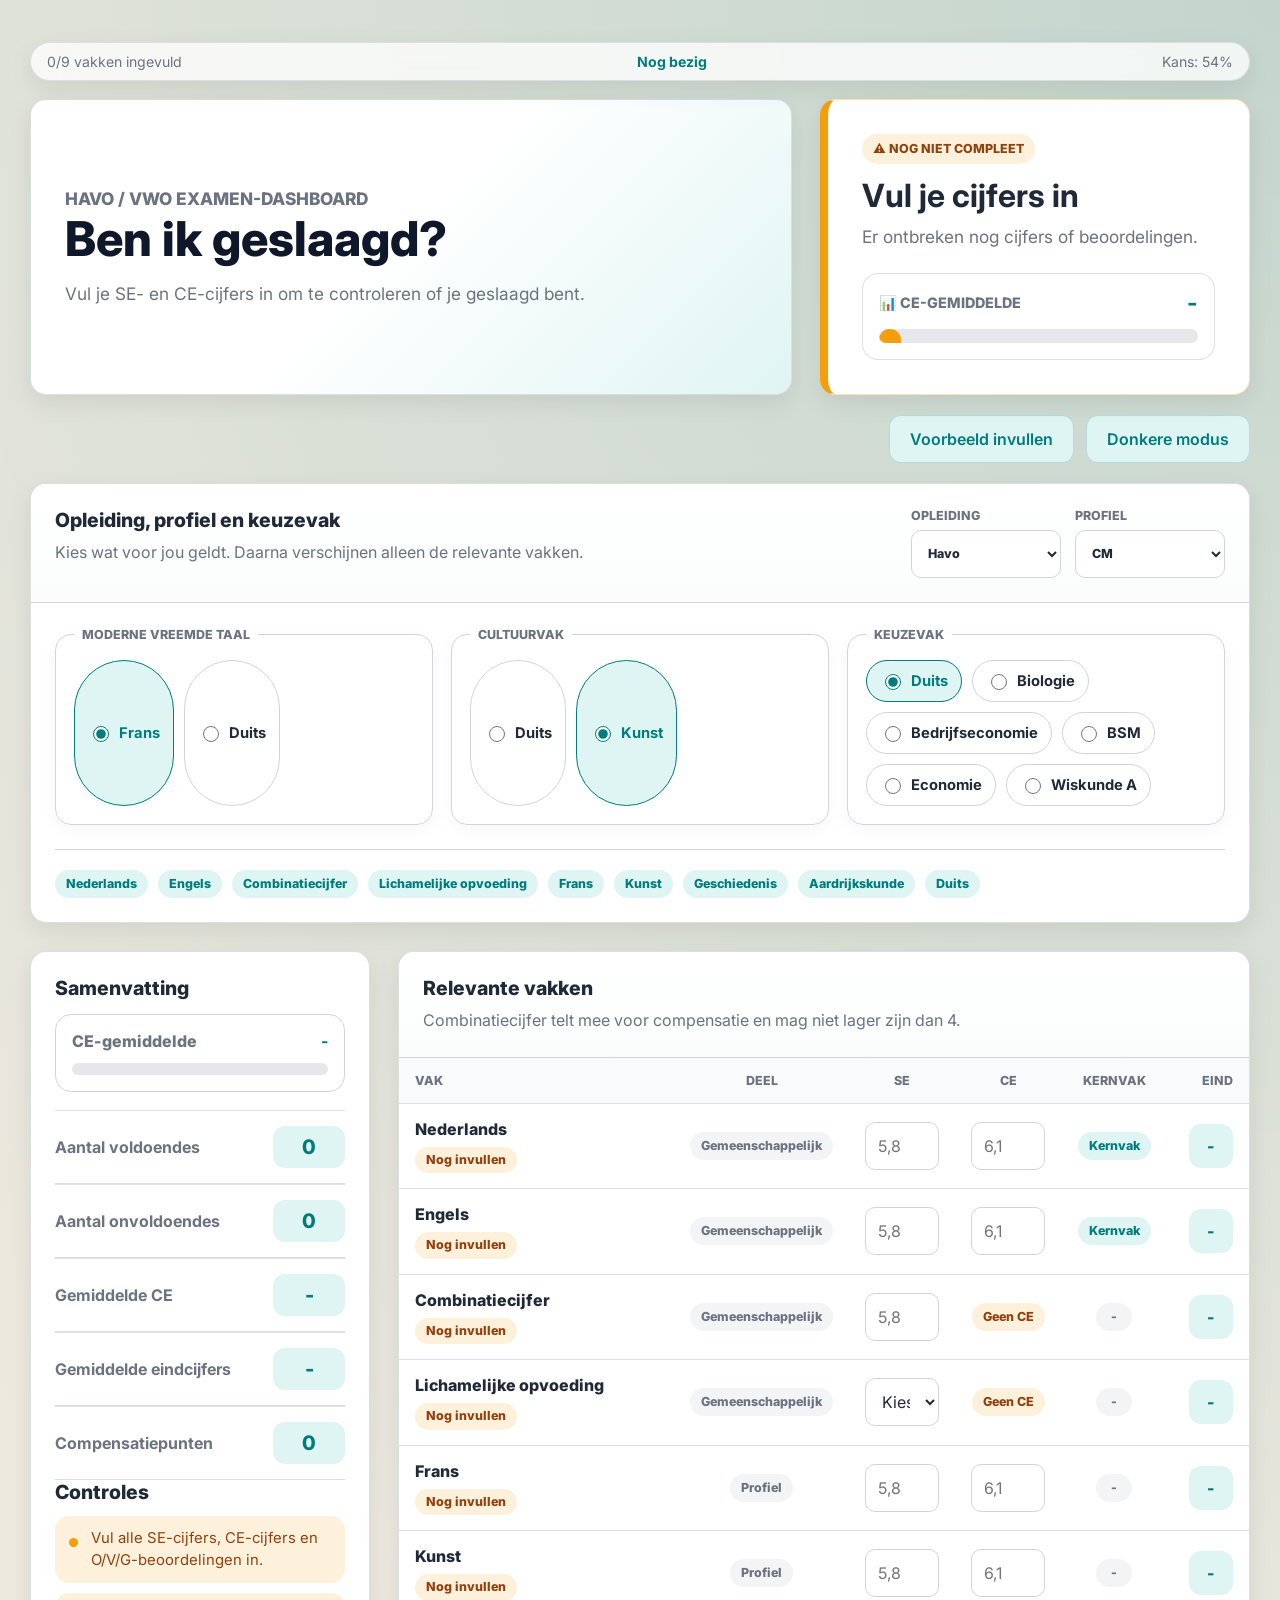
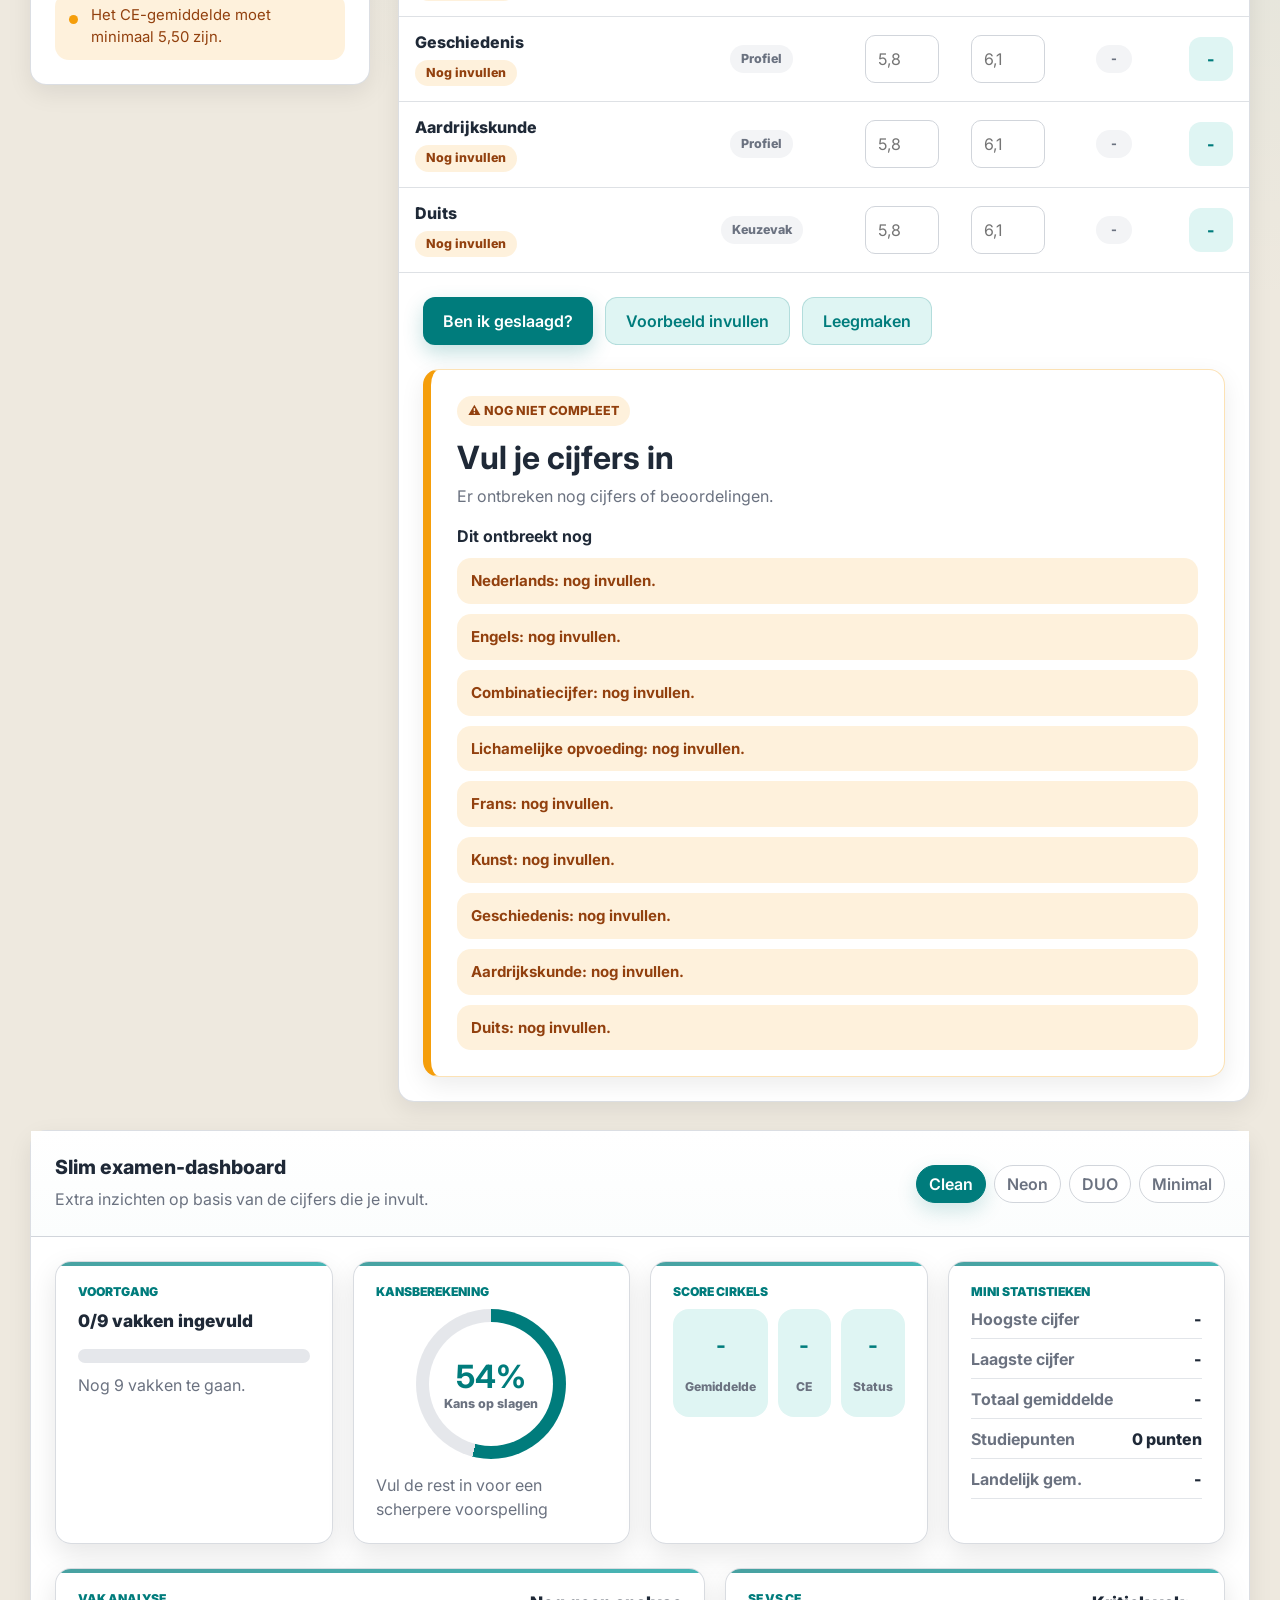
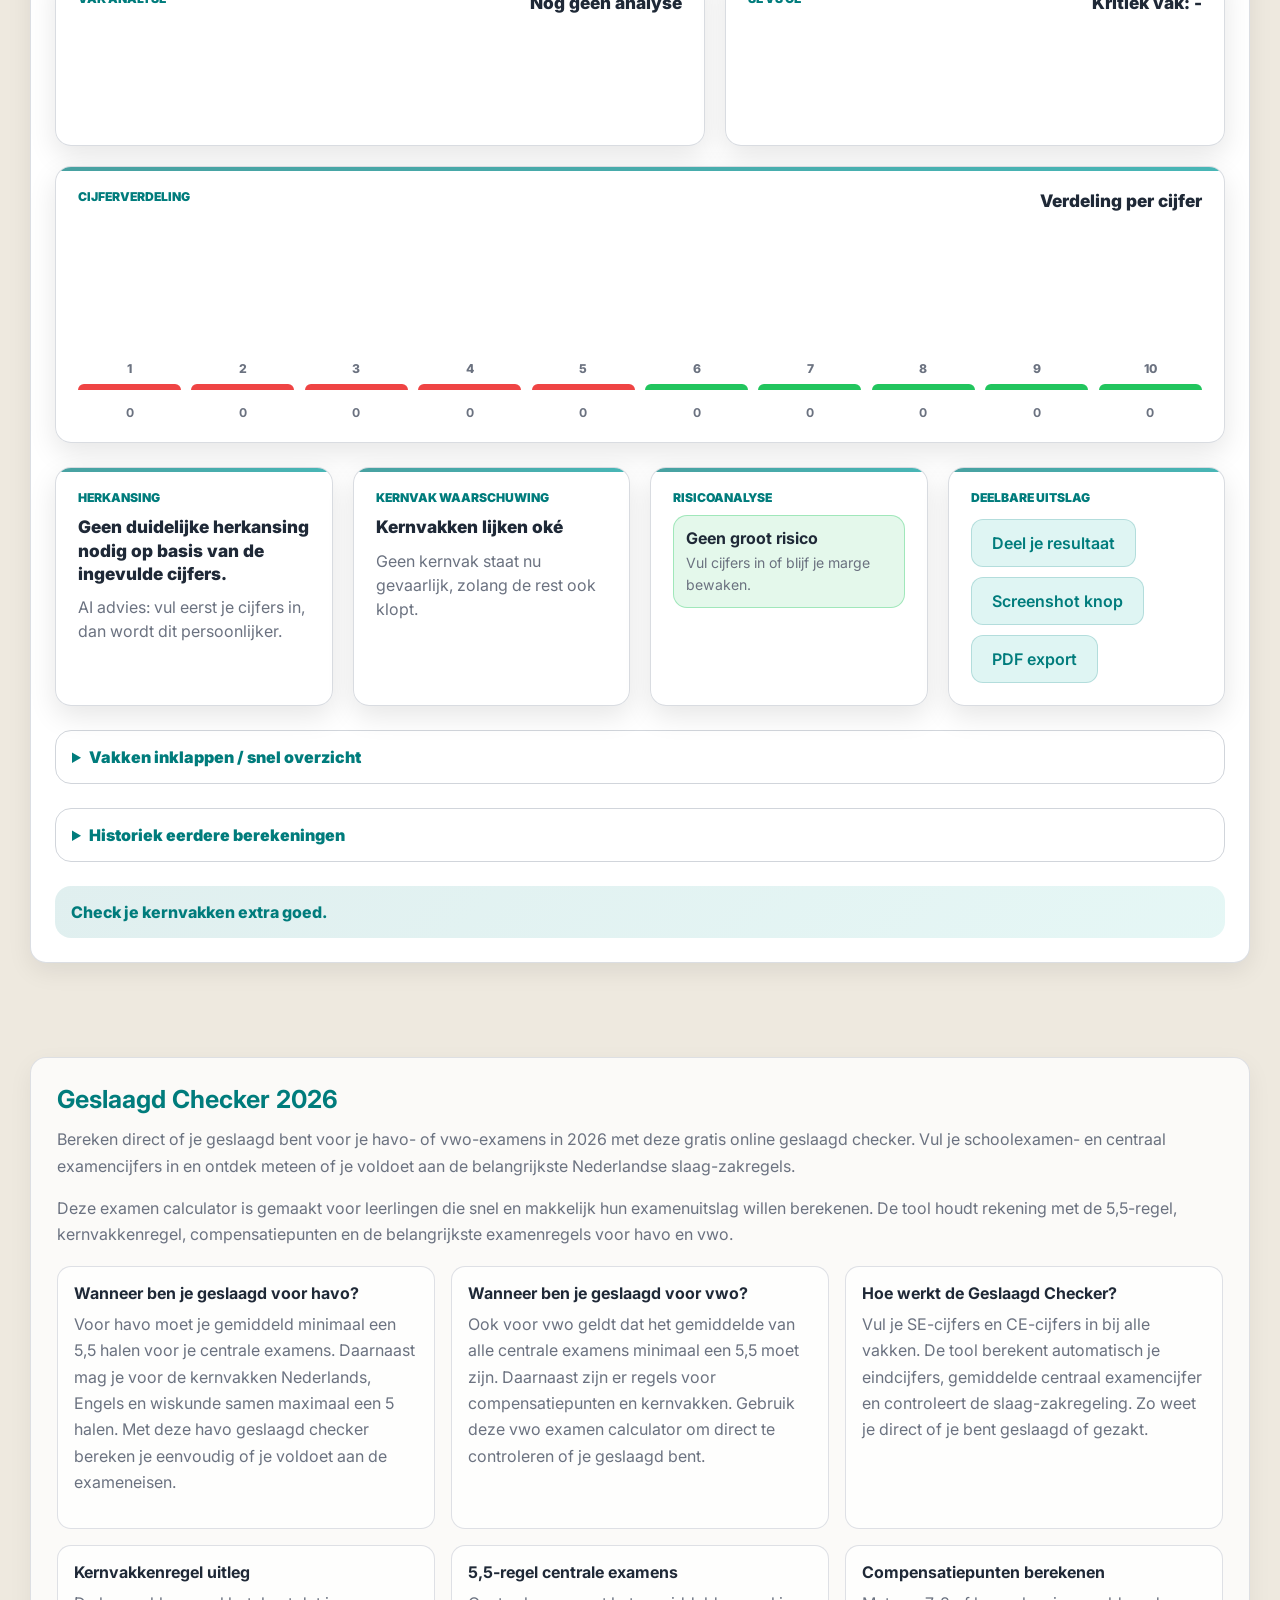
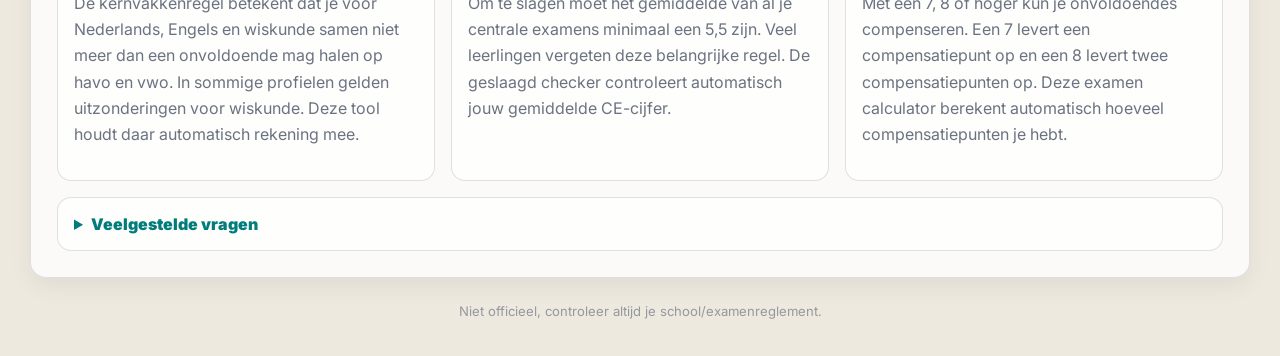
==== commit 9ea6e07b: "Add files via upload" ====
--- a/index.html
+++ b/index.html
@@ -3,15 +3,48 @@
   <head>
     <meta charset="utf-8" />
     <meta name="viewport" content="width=device-width, initial-scale=1" />
-    <title>Geslaagd Checker</title>
-    <meta name="description" content="Controleer met SE- en CE-cijfers of je volgens de havo/vwo-regels bent geslaagd." />
+    <title>Geslaagd Checker 2026 - Ben ik geslaagd voor HAVO of VWO?</title>
+    <meta name="description" content="Gratis Geslaagd Checker 2026 voor havo en vwo. Vul je SE- en CE-cijfers in en controleer direct de 5,5-regel, kernvakkenregel en compensatiepunten." />
+    <meta name="keywords" content="geslaagd checker, ben ik geslaagd, havo geslaagd checker, vwo examen berekenen, slaag zak regeling 2026, examen calculator, CE gemiddelde berekenen" />
+    <link rel="canonical" href="https://benikgeslaagd.github.io/geslaagd-checker/" />
+    <meta property="og:title" content="Geslaagd Checker 2026" />
+    <meta property="og:description" content="Bereken direct of je geslaagd bent voor havo of vwo met SE-cijfers, CE-cijfers, 5,5-regel, kernvakken en compensatiepunten." />
+    <meta property="og:type" content="website" />
+    <meta property="og:url" content="https://benikgeslaagd.github.io/geslaagd-checker/" />
     <meta name="theme-color" content="#007c7c" />
     <link rel="preconnect" href="https://fonts.googleapis.com" />
     <link rel="preconnect" href="https://fonts.gstatic.com" crossorigin />
     <link href="https://fonts.googleapis.com/css2?family=Inter:wght@400;500;600;700;800;900&display=swap" rel="stylesheet" />
     <link rel="icon" href="favicon.svg" type="image/svg+xml" />
     <link rel="manifest" href="site.webmanifest" />
-    <link rel="stylesheet" href="styles.css" />
+    <script type="application/ld+json">
+    {
+      "@context": "https://schema.org",
+      "@type": "FAQPage",
+      "mainEntity": [
+        {
+          "@type": "Question",
+          "name": "Hoe bereken je je eindcijfer?",
+          "acceptedAnswer": { "@type": "Answer", "text": "Je eindcijfer wordt berekend door het gemiddelde van je schoolexamen en centraal examen te nemen. Daarna wordt het cijfer afgerond volgens de examenregels." }
+        },
+        {
+          "@type": "Question",
+          "name": "Wanneer ben je geslaagd voor havo of vwo?",
+          "acceptedAnswer": { "@type": "Answer", "text": "Je moet onder andere gemiddeld minimaal een 5,5 halen voor je centrale examens, voldoen aan de kernvakkenregel en genoeg compensatiepunten hebben bij onvoldoendes." }
+        },
+        {
+          "@type": "Question",
+          "name": "Kun je slagen met een 4?",
+          "acceptedAnswer": { "@type": "Answer", "text": "Ja, in sommige gevallen kun je slagen met een 4, zolang je voldoende compensatiepunten hebt en verder voldoet aan alle examenregels." }
+        },
+        {
+          "@type": "Question",
+          "name": "Wat is de 5,5-regel?",
+          "acceptedAnswer": { "@type": "Answer", "text": "Het gemiddelde van alle centrale examencijfers moet minimaal 5,5 zijn." }
+        }
+      ]
+    }
+    </script>    <link rel="stylesheet" href="styles.css" />
     <link rel="stylesheet" href="dashboard.css?v=20260514-2" />
   </head>
   <body>
@@ -212,6 +245,51 @@
       </tr>
     </template>
 
+
+    <section class="seo-section" aria-label="Uitleg over geslaagd checker 2026">
+      <h2>Geslaagd Checker 2026</h2>
+      <p>Bereken direct of je geslaagd bent voor je havo- of vwo-examens in 2026 met deze gratis online geslaagd checker. Vul je schoolexamen- en centraal examencijfers in en ontdek meteen of je voldoet aan de belangrijkste Nederlandse slaag-zakregels.</p>
+      <p>Deze examen calculator is gemaakt voor leerlingen die snel en makkelijk hun examenuitslag willen berekenen. De tool houdt rekening met de 5,5-regel, kernvakkenregel, compensatiepunten en de belangrijkste examenregels voor havo en vwo.</p>
+
+      <div class="seo-grid">
+        <article>
+          <h3>Wanneer ben je geslaagd voor havo?</h3>
+          <p>Voor havo moet je gemiddeld minimaal een 5,5 halen voor je centrale examens. Daarnaast mag je voor de kernvakken Nederlands, Engels en wiskunde samen maximaal een 5 halen. Met deze havo geslaagd checker bereken je eenvoudig of je voldoet aan de exameneisen.</p>
+        </article>
+        <article>
+          <h3>Wanneer ben je geslaagd voor vwo?</h3>
+          <p>Ook voor vwo geldt dat het gemiddelde van alle centrale examens minimaal een 5,5 moet zijn. Daarnaast zijn er regels voor compensatiepunten en kernvakken. Gebruik deze vwo examen calculator om direct te controleren of je geslaagd bent.</p>
+        </article>
+        <article>
+          <h3>Hoe werkt de Geslaagd Checker?</h3>
+          <p>Vul je SE-cijfers en CE-cijfers in bij alle vakken. De tool berekent automatisch je eindcijfers, gemiddelde centraal examencijfer en controleert de slaag-zakregeling. Zo weet je direct of je bent geslaagd of gezakt.</p>
+        </article>
+        <article>
+          <h3>Kernvakkenregel uitleg</h3>
+          <p>De kernvakkenregel betekent dat je voor Nederlands, Engels en wiskunde samen niet meer dan een onvoldoende mag halen op havo en vwo. In sommige profielen gelden uitzonderingen voor wiskunde. Deze tool houdt daar automatisch rekening mee.</p>
+        </article>
+        <article>
+          <h3>5,5-regel centrale examens</h3>
+          <p>Om te slagen moet het gemiddelde van al je centrale examens minimaal een 5,5 zijn. Veel leerlingen vergeten deze belangrijke regel. De geslaagd checker controleert automatisch jouw gemiddelde CE-cijfer.</p>
+        </article>
+        <article>
+          <h3>Compensatiepunten berekenen</h3>
+          <p>Met een 7, 8 of hoger kun je onvoldoendes compenseren. Een 7 levert een compensatiepunt op en een 8 levert twee compensatiepunten op. Deze examen calculator berekent automatisch hoeveel compensatiepunten je hebt.</p>
+        </article>
+      </div>
+
+      <details class="faq-block">
+        <summary>Veelgestelde vragen</summary>
+        <h3>Hoe bereken je je eindcijfer?</h3>
+        <p>Je eindcijfer wordt berekend door het gemiddelde van je schoolexamen en centraal examen te nemen. Daarna wordt het cijfer afgerond volgens de examenregels.</p>
+        <h3>Kun je slagen met een 4?</h3>
+        <p>Ja, in sommige gevallen kun je slagen met een 4, zolang je voldoende compensatiepunten hebt en verder voldoet aan alle examenregels.</p>
+        <h3>Kun je zakken door de kernvakken?</h3>
+        <p>Ja. Als je meer dan een onvoldoende haalt voor de kernvakken Nederlands, Engels en wiskunde, kun je niet slagen voor havo of vwo.</p>
+        <h3>Hoeveel compensatiepunten heb je nodig?</h3>
+        <p>Dat hangt af van je onvoldoendes. Met twee vijven heb je bijvoorbeeld minimaal twee compensatiepunten nodig om te kunnen slagen.</p>
+      </details>
+    </section>
     <footer class="footer">Niet officieel, controleer altijd je school/examenreglement.</footer>
     <div id="confetti" class="confetti" aria-hidden="true"></div>
     <script src="script.js"></script>
@@ -223,3 +301,5 @@
 
 
 
+
+
--- a/dashboard.css
+++ b/dashboard.css
@@ -1199,3 +1199,62 @@
   border-color: var(--accent) !important;
   box-shadow: 0 8px 20px rgba(0, 124, 124, 0.18) !important;
 }
+
+.seo-section {
+  width: min(1220px, calc(100% - 40px));
+  margin: 10px auto 24px;
+  border: 1px solid rgba(209, 213, 219, 0.72);
+  border-radius: 16px;
+  background: rgba(255, 255, 255, 0.76);
+  box-shadow: 0 8px 25px rgba(0,0,0,0.06);
+  padding: 26px;
+  color: var(--text);
+}
+.seo-section h2 {
+  margin: 0 0 12px;
+  color: var(--accent);
+  font-size: 1.55rem;
+}
+.seo-section h3 {
+  margin: 0 0 8px;
+  color: var(--text);
+  font-size: 1rem;
+}
+.seo-section p {
+  color: var(--muted);
+  line-height: 1.65;
+}
+.seo-grid {
+  display: grid;
+  grid-template-columns: repeat(3, minmax(0, 1fr));
+  gap: 16px;
+  margin-top: 18px;
+}
+.seo-grid article,
+.faq-block {
+  border: 1px solid rgba(209, 213, 219, 0.72);
+  border-radius: 14px;
+  background: rgba(255,255,255,0.72);
+  padding: 16px;
+}
+.faq-block {
+  margin-top: 16px;
+}
+.faq-block summary {
+  cursor: pointer;
+  color: var(--accent);
+  font-weight: 900;
+}
+html.dark-mode .seo-section,
+body.dark-mode .seo-section,
+html.dark-mode .seo-grid article,
+body.dark-mode .seo-grid article,
+html.dark-mode .faq-block,
+body.dark-mode .faq-block {
+  background: rgba(24, 35, 33, 0.82);
+  border-color: #33413e;
+}
+@media (max-width: 900px) {
+  .seo-grid { grid-template-columns: 1fr; }
+  .seo-section { width: min(100% - 24px, 1220px); padding: 20px; }
+}
